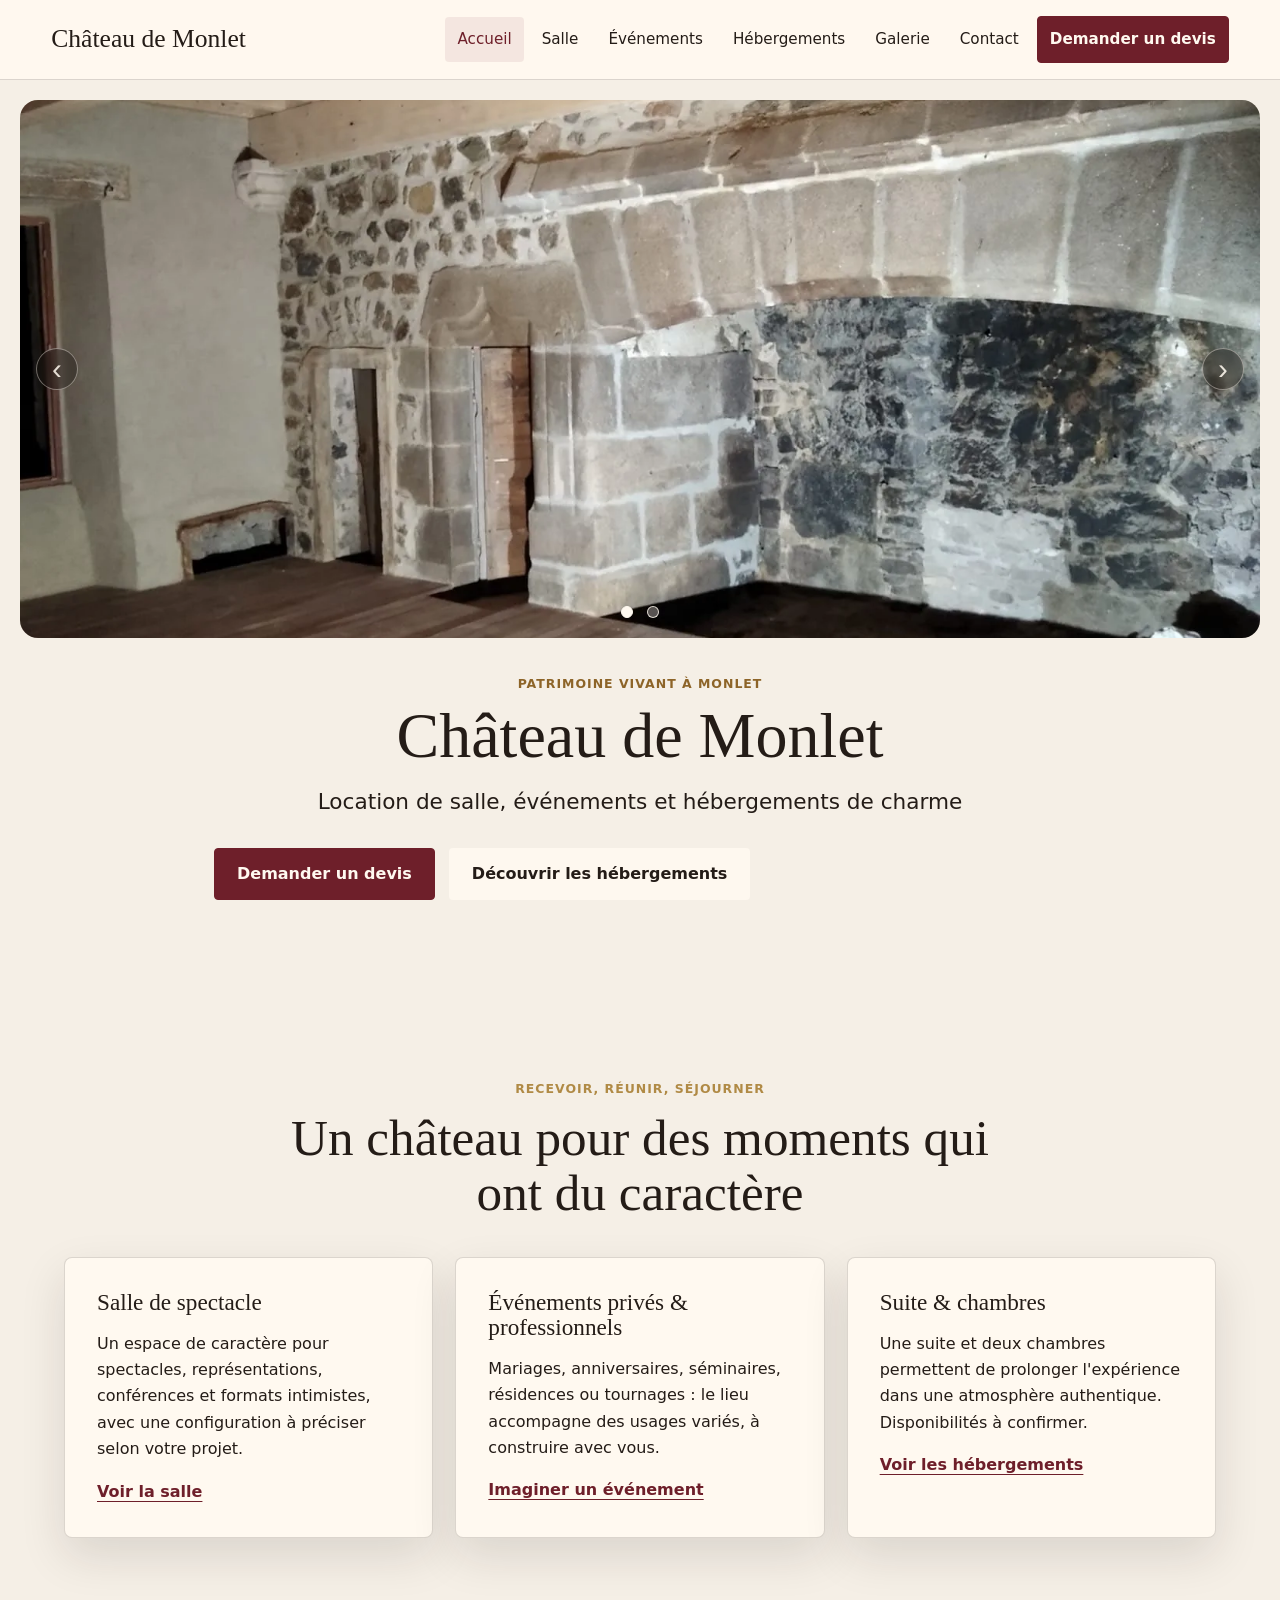
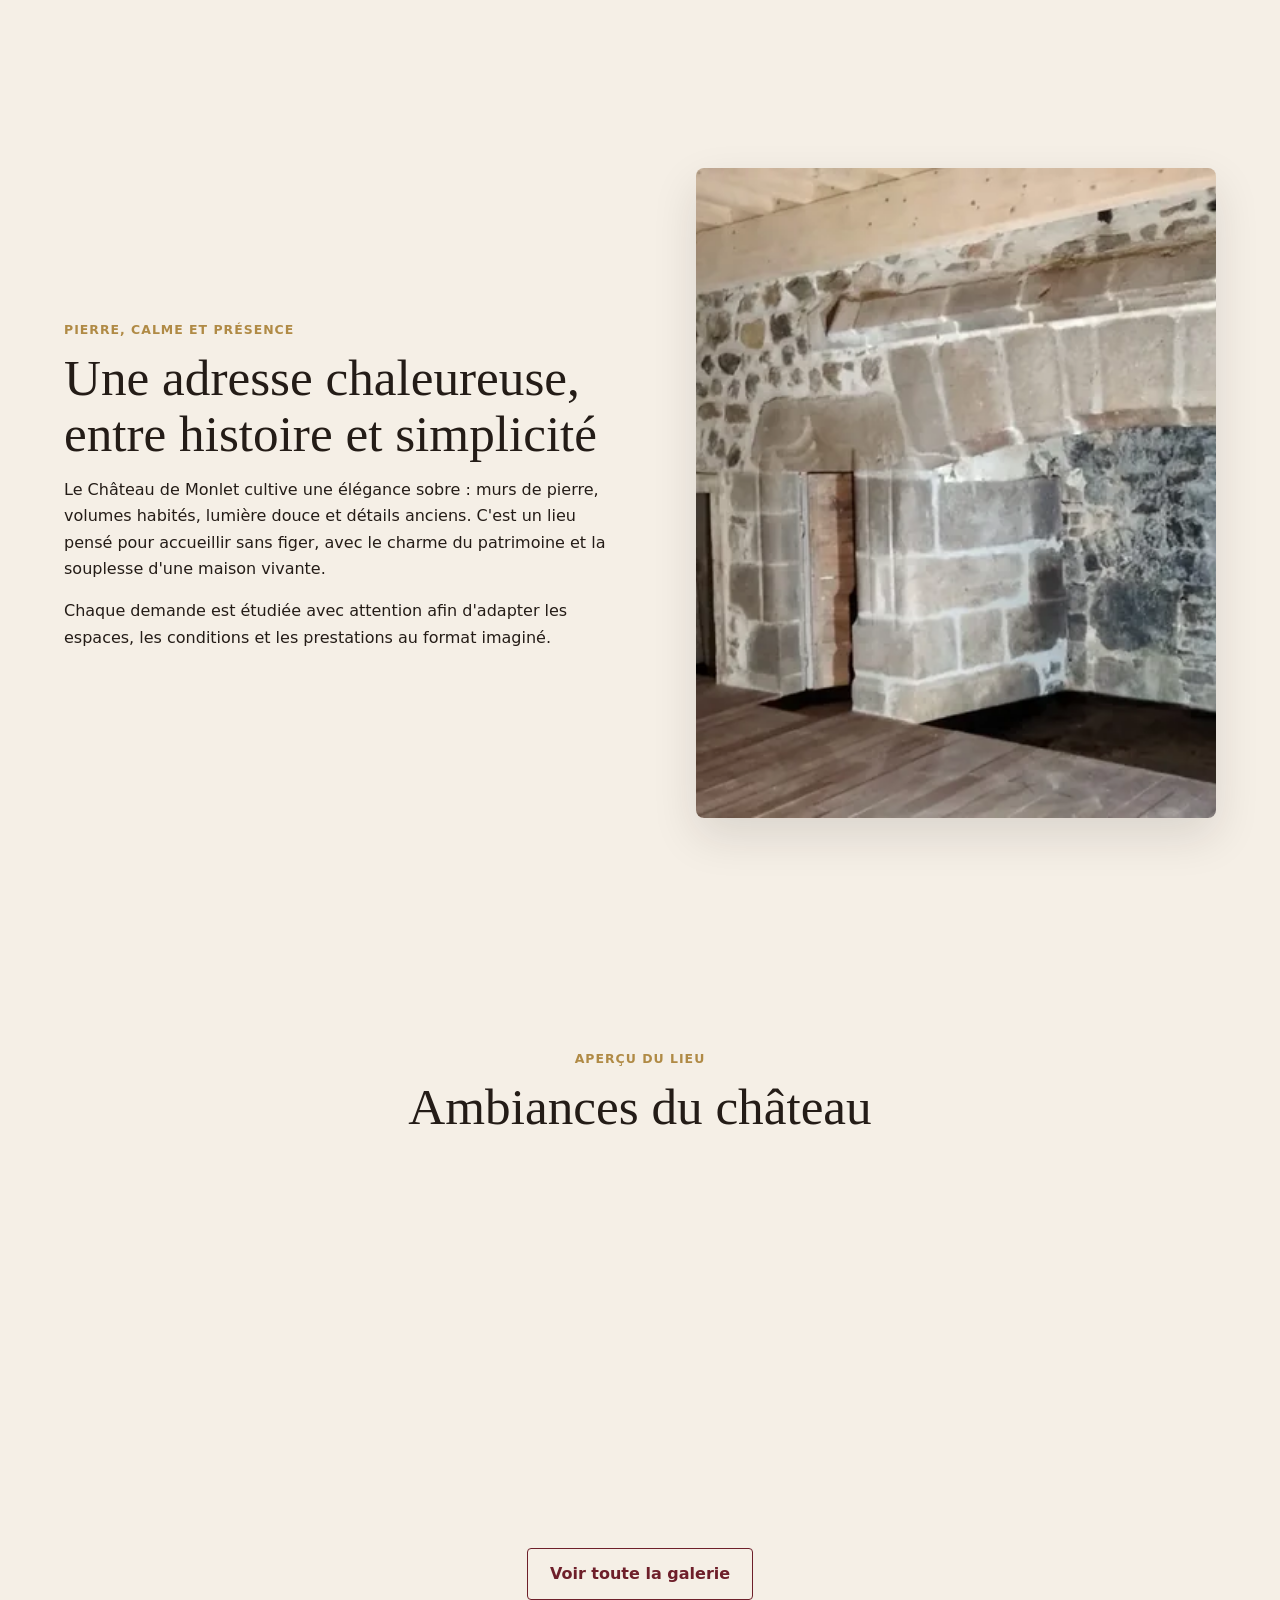
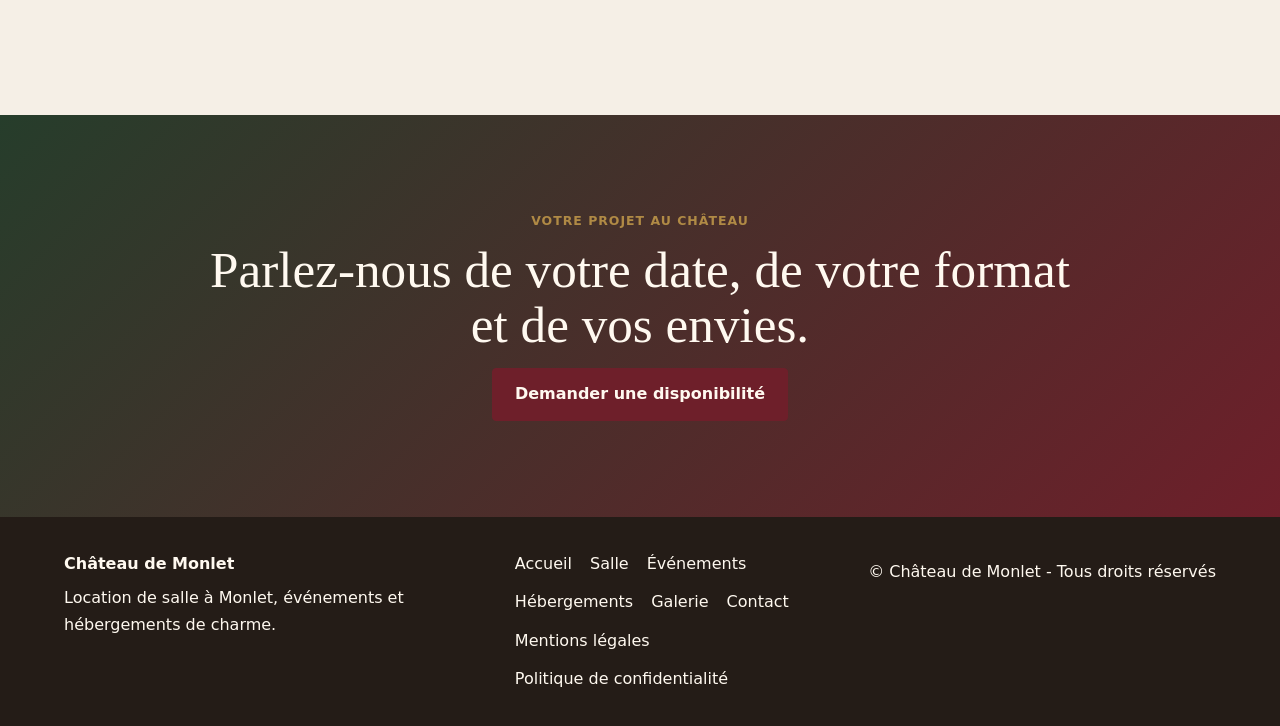
==== index.html @ d71126e0 "Harden static site security" ====
<!doctype html>
<html lang="fr">
<head>
  <meta charset="utf-8">
  <meta name="viewport" content="width=device-width, initial-scale=1">
  <link rel="icon" href="/favicon.ico" sizes="any">
  <link rel="icon" type="image/png" sizes="32x32" href="/favicon-32x32.png">
  <link rel="icon" type="image/png" sizes="16x16" href="/favicon-16x16.png">
  <link rel="apple-touch-icon" href="/apple-touch-icon.png">
  <link rel="manifest" href="/site.webmanifest">
  <meta name="theme-color" content="#6E1F2A">
  <meta name="referrer" content="strict-origin-when-cross-origin">
  <meta http-equiv="Content-Security-Policy" content="default-src 'self'; form-action https://formspree.io; img-src 'self' data: https:; style-src 'self'; script-src 'self' 'sha256-EzfqG/44iXcrrWK1rKTbBwAZj9Y7cn23iqyDD9mTN/I='; base-uri 'self'; object-src 'none';">
  <title>Château de Monlet | Salle, événements et hébergements de charme</title>
  <meta name="description" content="Château de Monlet : location de salle à Monlet, événements privés ou professionnels, salle de spectacle et hébergements de charme.">
  <meta name="robots" content="index,follow">
  <meta property="og:locale" content="fr_FR">
  <meta property="og:site_name" content="Château de Monlet">
  <meta property="og:title" content="Château de Monlet">
  <meta property="og:description" content="Un lieu de caractère pour vos événements, spectacles et séjours de charme à Monlet.">
  <meta property="og:image" content="https://www.chateau-monlet.fr/assets/images/social/chateau-monlet-og.jpg">
  <meta property="og:image:width" content="1200">
  <meta property="og:image:height" content="630">
  <meta property="og:image:type" content="image/jpeg">
  <meta property="og:type" content="website">
  <meta property="og:url" content="https://www.chateau-monlet.fr/">
  <meta name="twitter:card" content="summary_large_image">
  <link rel="canonical" href="https://www.chateau-monlet.fr/">
  <link rel="stylesheet" href="assets/css/styles.css">
  <script type="application/ld+json">
  {
    "@context": "https://schema.org",
    "@type": "EventVenue",
    "name": "Château de Monlet",
    "address": {
      "@type": "PostalAddress",
      "addressLocality": "Monlet",
      "addressCountry": "FR"
    },
    "url": "https://www.chateau-monlet.fr/"
  }
  </script>
</head>
<body data-page="accueil">
  <header class="site-header">
    <a class="brand" href="index.html">Château de Monlet</a>
    <button class="nav-toggle" type="button" aria-expanded="false" aria-controls="site-nav">
      <span class="sr-only">Ouvrir le menu</span>
      <span></span><span></span><span></span>
    </button>
    <nav class="site-nav" id="site-nav" aria-label="Navigation principale">
      <a href="index.html" data-nav="accueil">Accueil</a>
      <a href="salle.html" data-nav="salle">Salle</a>
      <a href="evenements.html" data-nav="evenements">Événements</a>
      <a href="hebergements.html" data-nav="hebergements">Hébergements</a>
      <a href="galerie.html" data-nav="galerie">Galerie</a>
      <a href="contact.html" data-nav="contact">Contact</a>
      <a class="nav-cta" href="contact.html">Demander un devis</a>
    </nav>
    <a class="header-cta" href="contact.html">Demander un devis</a>
  </header>

  <main>
    <section class="home-hero">
      <div class="hero-carousel home-carousel" aria-label="Carrousel de photos du Château de Monlet">
        <div class="hero-slides">
          <div class="hero-slide is-active">
            <picture>
              <source type="image/webp" srcset="assets/images/carousel/salle-interieure-cheminee-01-480.webp 480w, assets/images/carousel/salle-interieure-cheminee-01-768.webp 768w, assets/images/carousel/salle-interieure-cheminee-01-1200.webp 1200w, assets/images/carousel/salle-interieure-cheminee-01.webp 1600w" sizes="(max-width: 480px) calc(100vw - 1rem), (max-width: 768px) calc(100vw - 1.5rem), (max-width: 1024px) calc(100vw - 2rem), 1240px">
              <img class="hero-slide-focus-fireplace" src="assets/images/carousel/salle-interieure-cheminee-01.jpg" srcset="assets/images/carousel/salle-interieure-cheminee-01-480.jpg 480w, assets/images/carousel/salle-interieure-cheminee-01-768.jpg 768w, assets/images/carousel/salle-interieure-cheminee-01-1200.jpg 1200w, assets/images/carousel/salle-interieure-cheminee-01.jpg 1600w" sizes="(max-width: 480px) calc(100vw - 1rem), (max-width: 768px) calc(100vw - 1.5rem), (max-width: 1024px) calc(100vw - 2rem), 1240px" alt="Salle intérieure avec cheminée du Château de Monlet" width="1600" height="900" loading="eager" fetchpriority="high" decoding="async">
            </picture>
          </div>
          <div class="hero-slide">
            <picture>
              <source type="image/webp" srcset="assets/images/carousel/salle-caractere-01-480.webp 480w, assets/images/carousel/salle-caractere-01-768.webp 768w, assets/images/carousel/salle-caractere-01-1200.webp 1200w, assets/images/carousel/salle-caractere-01-1600.webp 1600w, assets/images/carousel/salle-caractere-01.webp 2048w" sizes="(max-width: 480px) calc(100vw - 1rem), (max-width: 768px) calc(100vw - 1.5rem), (max-width: 1024px) calc(100vw - 2rem), 1240px">
              <img class="hero-slide-focus-45" src="assets/images/carousel/salle-caractere-01.jpg" srcset="assets/images/carousel/salle-caractere-01-480.jpg 480w, assets/images/carousel/salle-caractere-01-768.jpg 768w, assets/images/carousel/salle-caractere-01-1200.jpg 1200w, assets/images/carousel/salle-caractere-01-1600.jpg 1600w, assets/images/carousel/salle-caractere-01.jpg 2048w" sizes="(max-width: 480px) calc(100vw - 1rem), (max-width: 768px) calc(100vw - 1.5rem), (max-width: 1024px) calc(100vw - 2rem), 1240px" alt="Salle de caractère du Château de Monlet" width="2048" height="1536" loading="lazy" decoding="async">
            </picture>
          </div>
        </div>
        <button class="hero-carousel-btn hero-carousel-prev" type="button" aria-label="Afficher la photo précédente">&#8249;</button>
        <button class="hero-carousel-btn hero-carousel-next" type="button" aria-label="Afficher la photo suivante">&#8250;</button>
        <div class="hero-carousel-dots" aria-label="Navigation du carrousel"></div>
      </div>
      <div class="hero-introduction">
        <p class="eyebrow">Patrimoine vivant à Monlet</p>
        <h1>Château de Monlet</h1>
        <p>Location de salle, événements et hébergements de charme</p>
        <div class="hero-actions">
          <a class="btn btn-primary" href="contact.html">Demander un devis</a>
          <a class="btn btn-light" href="hebergements.html">Découvrir les hébergements</a>
        </div>
      </div>
    </section>

    <section class="section offers">
      <div class="section-heading">
        <p class="eyebrow">Recevoir, réunir, séjourner</p>
        <h2>Un château pour des moments qui ont du caractère</h2>
      </div>
      <div class="card-grid three">
        <article class="card">
          <h3>Salle de spectacle</h3>
          <p>Un espace de caractère pour spectacles, représentations, conférences et formats intimistes, avec une configuration à préciser selon votre projet.</p>
          <a href="salle.html">Voir la salle</a>
        </article>
        <article class="card">
          <h3>Événements privés & professionnels</h3>
          <p>Mariages, anniversaires, séminaires, résidences ou tournages : le lieu accompagne des usages variés, à construire avec vous.</p>
          <a href="evenements.html">Imaginer un événement</a>
        </article>
        <article class="card">
          <h3>Suite & chambres</h3>
          <p>Une suite et deux chambres permettent de prolonger l'expérience dans une atmosphère authentique. Disponibilités à confirmer.</p>
          <a href="hebergements.html">Voir les hébergements</a>
        </article>
      </div>
    </section>

    <section class="split-section">
      <div class="split-copy">
        <p class="eyebrow">Pierre, calme et présence</p>
        <h2>Une adresse chaleureuse, entre histoire et simplicité</h2>
        <p>Le Château de Monlet cultive une élégance sobre : murs de pierre, volumes habités, lumière douce et détails anciens. C'est un lieu pensé pour accueillir sans figer, avec le charme du patrimoine et la souplesse d'une maison vivante.</p>
        <p>Chaque demande est étudiée avec attention afin d'adapter les espaces, les conditions et les prestations au format imaginé.</p>
      </div>
      <picture>
        <source type="image/webp" srcset="assets/images/1000022111-480.webp 480w, assets/images/1000022111-768.webp 768w, assets/images/1000022111-1200.webp 1200w, assets/images/1000022111.webp 1600w" sizes="(max-width: 560px) calc(100vw - 40px), (max-width: 920px) calc((100vw - 54px) / 2), 520px">
        <img src="assets/images/1000022111.jpg" srcset="assets/images/1000022111-480.jpg 480w, assets/images/1000022111-768.jpg 768w, assets/images/1000022111-1200.jpg 1200w, assets/images/1000022111.jpg 1600w" sizes="(max-width: 560px) calc(100vw - 40px), (max-width: 920px) calc((100vw - 54px) / 2), 520px" alt="Mur de pierre et grande cheminée du Château de Monlet" width="1600" height="900" loading="lazy" decoding="async">
      </picture>
    </section>

    <section class="section">
      <div class="section-heading">
        <p class="eyebrow">Aperçu du lieu</p>
        <h2>Ambiances du château</h2>
      </div>
      <div class="gallery-preview">
        <picture>
          <source type="image/webp" srcset="assets/images/1000008927-480.webp 480w, assets/images/1000008927-768.webp 768w, assets/images/1000008927-1200.webp 1200w, assets/images/1000008927.webp 1536w" sizes="(max-width: 560px) calc(100vw - 40px), (max-width: 920px) calc((100vw - 54px) / 2), 520px">
          <img src="assets/images/1000008927.jpg" srcset="assets/images/1000008927-480.jpg 480w, assets/images/1000008927-768.jpg 768w, assets/images/1000008927-1200.jpg 1200w, assets/images/1000008927.jpg 1536w" sizes="(max-width: 560px) calc(100vw - 40px), (max-width: 920px) calc((100vw - 54px) / 2), 520px" alt="Détail intérieur du Château de Monlet" width="1536" height="2048" loading="lazy" decoding="async">
        </picture>
        <picture>
          <source type="image/webp" srcset="assets/images/1000017905-480.webp 480w, assets/images/1000017905-768.webp 768w, assets/images/1000017905.webp 1200w" sizes="(max-width: 560px) calc(100vw - 40px), (max-width: 920px) calc((100vw - 54px) / 2), 520px">
          <img src="assets/images/1000017905.jpg" srcset="assets/images/1000017905-480.jpg 480w, assets/images/1000017905-768.jpg 768w, assets/images/1000017905.jpg 1200w" sizes="(max-width: 560px) calc(100vw - 40px), (max-width: 920px) calc((100vw - 54px) / 2), 520px" alt="Espace de charme au Château de Monlet" width="1200" height="1600" loading="lazy" decoding="async">
        </picture>
        <picture>
          <source type="image/webp" srcset="assets/images/1000017908-480.webp 480w, assets/images/1000017908-768.webp 768w, assets/images/1000017908.webp 1200w" sizes="(max-width: 560px) calc(100vw - 40px), (max-width: 920px) calc((100vw - 54px) / 2), 520px">
          <img src="assets/images/1000017908.jpg" srcset="assets/images/1000017908-480.jpg 480w, assets/images/1000017908-768.jpg 768w, assets/images/1000017908.jpg 1200w" sizes="(max-width: 560px) calc(100vw - 40px), (max-width: 920px) calc((100vw - 54px) / 2), 520px" alt="Ambiance patrimoniale du Château de Monlet" width="1200" height="1600" loading="lazy" decoding="async">
        </picture>
        <picture>
          <source type="image/webp" srcset="assets/images/1000042227-480.webp 480w, assets/images/1000042227-768.webp 768w, assets/images/1000042227-1200.webp 1200w, assets/images/1000042227.webp 1536w" sizes="(max-width: 560px) calc(100vw - 40px), (max-width: 920px) calc((100vw - 54px) / 2), 520px">
          <img src="assets/images/1000042227.jpg" srcset="assets/images/1000042227-480.jpg 480w, assets/images/1000042227-768.jpg 768w, assets/images/1000042227-1200.jpg 1200w, assets/images/1000042227.jpg 1536w" sizes="(max-width: 560px) calc(100vw - 40px), (max-width: 920px) calc((100vw - 54px) / 2), 520px" alt="Vue intérieure du Château de Monlet" width="1536" height="2048" loading="lazy" decoding="async">
        </picture>
      </div>
      <div class="center-actions">
        <a class="btn btn-outline" href="galerie.html">Voir toute la galerie</a>
      </div>
    </section>

    <section class="cta-band">
      <p class="eyebrow">Votre projet au château</p>
      <h2>Parlez-nous de votre date, de votre format et de vos envies.</h2>
      <a class="btn btn-primary" href="contact.html">Demander une disponibilité</a>
    </section>
  </main>

  <footer class="site-footer">
    <div>
      <strong>Château de Monlet</strong>
      <p>Location de salle à Monlet, événements et hébergements de charme.</p>
    </div>
    <nav aria-label="Navigation pied de page">
      <a href="index.html">Accueil</a>
      <a href="salle.html">Salle</a>
      <a href="evenements.html">Événements</a>
      <a href="hebergements.html">Hébergements</a>
      <a href="galerie.html">Galerie</a>
      <a href="contact.html">Contact</a>
      <a href="mentions-legales.html">Mentions légales</a>
      <a href="politique-confidentialite.html">Politique de confidentialité</a>
    </nav>
    <p>© Château de Monlet - Tous droits réservés</p>
  </footer>
  <a class="mobile-sticky-cta" href="contact.html">Demander un devis</a>
  <script src="assets/js/main.js"></script>
</body>
</html>
---- assets/css/styles.css ----
:root {
  --stone: #F5EFE6;
  --ink: #241C17;
  --wine: #6E1F2A;
  --gold: #B08A45;
  --green: #263D2B;
  --cream: #FFF9F0;
  --line: rgba(36, 28, 23, .16);
  --shadow: 0 18px 46px rgba(36, 28, 23, .12);
  --serif: Georgia, "Times New Roman", serif;
  --sans: system-ui, -apple-system, BlinkMacSystemFont, "Segoe UI", sans-serif;
}

* { box-sizing: border-box; }
html { scroll-behavior: smooth; overflow-x: hidden; }
body {
  margin: 0;
  font-family: var(--sans);
  color: var(--ink);
  background: var(--stone);
  line-height: 1.65;
  overflow-x: clip;
}
body.is-lightbox-open,
body.is-menu-open { overflow: hidden; }
body.is-lightbox-open {
  overscroll-behavior: contain;
  touch-action: none;
}
img { display: block; max-width: 100%; height: auto; }
picture { display: block; max-width: 100%; }
a { color: inherit; }
.sr-only {
  position: absolute;
  width: 1px;
  height: 1px;
  padding: 0;
  margin: -1px;
  overflow: hidden;
  clip: rect(0, 0, 0, 0);
  white-space: nowrap;
  border: 0;
}

.site-header {
  position: sticky;
  top: 0;
  z-index: 30;
  display: flex;
  align-items: center;
  justify-content: space-between;
  gap: 24px;
  padding: 16px clamp(18px, 4vw, 56px);
  background: rgba(255, 249, 240, .92);
  border-bottom: 1px solid var(--line);
  backdrop-filter: blur(12px);
}
.brand {
  font-family: var(--serif);
  font-size: clamp(1.25rem, 2vw, 1.7rem);
  text-decoration: none;
  white-space: nowrap;
}
.site-nav {
  display: flex;
  align-items: center;
  gap: 6px;
}
.site-nav a {
  display: flex;
  align-items: center;
  min-height: 44px;
  padding: 10px 12px;
  border-radius: 4px;
  text-decoration: none;
  font-size: .95rem;
}
.site-nav a:hover,
.site-nav a.is-active {
  color: var(--wine);
  background: rgba(110, 31, 42, .08);
}
.header-cta,
.nav-cta,
.mobile-sticky-cta {
  display: inline-flex;
  align-items: center;
  justify-content: center;
  min-height: 42px;
  padding: 10px 16px;
  border: 1px solid var(--wine);
  border-radius: 4px;
  color: var(--cream);
  background: var(--wine);
  font-weight: 700;
  text-decoration: none;
}
.header-cta:hover,
.nav-cta:hover,
.mobile-sticky-cta:hover {
  background: #591822;
}
.mobile-sticky-cta {
  transition: opacity .2s ease, transform .2s ease;
}
.js-enabled .mobile-sticky-cta {
  opacity: 0;
  pointer-events: none;
  transform: translateY(calc(100% + 18px));
  visibility: hidden;
}
.js-enabled .mobile-sticky-cta.is-visible {
  opacity: 1;
  pointer-events: auto;
  transform: translateY(0);
  visibility: visible;
}
.nav-cta,
.mobile-sticky-cta {
  display: none;
}
.header-cta {
  display: none;
}
.site-nav .nav-cta {
  display: inline-flex;
}
@media (min-width: 769px) {
  .mobile-sticky-cta,
  .js-enabled .mobile-sticky-cta,
  .js-enabled .mobile-sticky-cta.is-visible {
    display: none !important;
  }
  body:not(.js-enabled) {
    padding-bottom: 0;
  }
}
.nav-toggle {
  display: none;
  width: 44px;
  height: 44px;
  border: 1px solid var(--line);
  background: var(--cream);
  border-radius: 4px;
  cursor: pointer;
}
.nav-toggle span:not(.sr-only) {
  display: block;
  width: 20px;
  height: 2px;
  margin: 5px auto;
  background: var(--ink);
}

.hero {
  min-height: 0;
  height: clamp(500px, 65vh, 750px);
  display: flex;
  align-items: flex-end;
  position: relative;
  padding: clamp(96px, 14vw, 180px) clamp(20px, 6vw, 84px) clamp(44px, 8vw, 92px);
  color: var(--cream);
  background-image: linear-gradient(90deg, rgba(36, 28, 23, .78), rgba(36, 28, 23, .34), rgba(36, 28, 23, .12)), var(--hero-image);
  background-size: cover;
  background-position: center;
  overflow: hidden;
}
.hero-salle {
  --hero-image: url("/assets/images/1000022111.jpg");
}
.hero-evenements {
  --hero-image: url("/assets/images/1000017908.jpg");
}
.hero-hebergements {
  --hero-image: url("/assets/images/1000017905.jpg");
}
@supports (background-image: image-set(url("x.webp") type("image/webp"))) {
  .hero-salle {
    --hero-image: image-set(url("/assets/images/1000022111.webp") type("image/webp"), url("/assets/images/1000022111.jpg") type("image/jpeg"));
  }
  .hero-evenements {
    --hero-image: image-set(url("/assets/images/1000017908.webp") type("image/webp"), url("/assets/images/1000017908.jpg") type("image/jpeg"));
  }
  .hero-hebergements {
    --hero-image: image-set(url("/assets/images/1000017905.webp") type("image/webp"), url("/assets/images/1000017905.jpg") type("image/jpeg"));
  }
}
.hero-inner { min-height: 0; }
.hero-content {
  position: relative;
  z-index: 2;
  max-width: 820px;
}
.hero-carousel {
  position: relative;
  width: min(1240px, calc(100% - 2rem));
  aspect-ratio: 16 / 7;
  height: clamp(480px, 42vw, 540px);
  max-height: 540px;
  margin: 1.25rem auto 0;
  overflow: hidden;
  border-radius: 18px;
  background: #e9e0d4;
  touch-action: pan-y;
}
.hero-carousel::after {
  display: none;
}
.hero-slides,
.hero-slide {
  position: absolute;
  inset: 0;
}
.hero-slide picture {
  display: block;
  width: 100%;
  height: 100%;
  max-width: none;
}
.hero-slide {
  opacity: 0;
  transition: opacity 1s ease;
}
.hero-slide.is-active { opacity: 1; }
.hero-slide img {
  display: block;
  width: 100%;
  height: 100%;
  object-fit: cover;
  object-position: var(--slide-position, center);
}
.hero-slide-focus-fireplace { --slide-position: 60% center; }
.hero-slide-focus-45 { --slide-position: center 45%; }
.home-hero {
  background: var(--stone);
}
.hero-introduction .hero-actions {
  margin-top: 1.75rem;
}
.hero-introduction {
  max-width: 900px;
  margin: 0 auto;
  padding: clamp(2rem, 3.4vw, 2.25rem) 1.5rem 4rem;
  text-align: center;
}
.hero-introduction .eyebrow {
  color: #8D6428;
}
.hero-introduction h1 {
  margin: .5rem 0 1rem;
  font-size: clamp(2.5rem, 5vw, 4.75rem);
  line-height: 1;
}
.hero-introduction p:not(.eyebrow) {
  max-width: 760px;
  margin: 0 auto;
  font-size: clamp(1.08rem, 1.8vw, 1.35rem);
}
.hero-carousel-btn {
  position: absolute;
  top: 50%;
  z-index: 3;
  width: 42px;
  height: 42px;
  display: grid;
  place-items: center;
  border: 1px solid rgba(255, 249, 240, .48);
  border-radius: 50%;
  color: var(--cream);
  background: rgba(20, 16, 13, .42);
  backdrop-filter: blur(4px);
  font-size: 1.85rem;
  line-height: 1;
  opacity: .84;
  cursor: pointer;
  touch-action: manipulation;
  transform: translateY(-50%);
  transition: background .2s ease, border-color .2s ease, opacity .2s ease;
}
.hero-carousel-btn:hover {
  background: rgba(110, 31, 42, .62);
  border-color: rgba(255, 249, 240, .74);
  opacity: 1;
}
.hero-carousel-prev { left: 1rem; }
.hero-carousel-next { right: 1rem; }
.hero-carousel-dots {
  position: absolute;
  left: 50%;
  bottom: clamp(.8rem, 2vw, 1rem);
  z-index: 3;
  display: flex;
  gap: 6px;
  transform: translateX(-50%);
}
.hero-carousel-dots button {
  position: relative;
  width: 20px;
  height: 20px;
  padding: 0;
  border: 0;
  border-radius: 50%;
  background: transparent;
  cursor: pointer;
  touch-action: manipulation;
}
.hero-carousel-dots button::before {
  content: "";
  position: absolute;
  inset: 4px;
  border: 1px solid rgba(255, 249, 240, .82);
  border-radius: 50%;
  background: rgba(255, 249, 240, .32);
  box-shadow: 0 1px 4px rgba(20, 16, 13, .22);
}
.hero-carousel-dots button.is-active::before {
  background: var(--cream);
  border-color: var(--cream);
}
.eyebrow {
  margin: 0 0 10px;
  color: var(--gold);
  font-weight: 700;
  letter-spacing: .08em;
  text-transform: uppercase;
  font-size: .78rem;
}
h1, h2, h3 {
  margin: 0 0 16px;
  font-family: var(--serif);
  line-height: 1.08;
  font-weight: 500;
}
h1 { font-size: clamp(3rem, 8vw, 6.8rem); }
h2 { font-size: clamp(2rem, 4vw, 3.7rem); }
h3 { font-size: 1.45rem; }
.hero p:not(.eyebrow) {
  max-width: 690px;
  margin: 0 0 28px;
  font-size: clamp(1.1rem, 2vw, 1.45rem);
}
.hero-actions,
.center-actions {
  display: flex;
  flex-wrap: wrap;
  gap: 14px;
}
.center-actions { justify-content: center; margin-top: 30px; }
.btn {
  display: inline-flex;
  align-items: center;
  justify-content: center;
  min-height: 48px;
  padding: 12px 22px;
  border: 1px solid transparent;
  border-radius: 4px;
  text-decoration: none;
  font-weight: 700;
  cursor: pointer;
}
.btn-primary {
  background: var(--wine);
  color: var(--cream);
  border-color: var(--wine);
}
.btn-primary:hover { background: #591822; }
.btn-light {
  background: rgba(255, 249, 240, .92);
  color: var(--ink);
}
.btn-outline {
  border-color: var(--wine);
  color: var(--wine);
  background: transparent;
}

.section,
.page-intro {
  padding: clamp(62px, 9vw, 118px) clamp(20px, 5vw, 72px);
}
.section-heading {
  max-width: 760px;
  margin: 0 auto 36px;
  text-align: center;
}
.card-grid {
  max-width: 1160px;
  margin: 0 auto;
  display: grid;
  gap: 22px;
}
.card-grid.three { grid-template-columns: repeat(3, minmax(0, 1fr)); }
.card-grid.two { grid-template-columns: repeat(2, minmax(0, 1fr)); }
.card,
.contact-box {
  background: var(--cream);
  border: 1px solid var(--line);
  border-radius: 8px;
  padding: clamp(22px, 3vw, 32px);
  box-shadow: var(--shadow);
}
.card a {
  color: var(--wine);
  font-weight: 700;
  text-decoration-thickness: 1px;
  text-underline-offset: 4px;
}
.wide { min-height: 240px; }
.muted { background: rgba(255, 249, 240, .55); }

.split-section {
  display: grid;
  grid-template-columns: minmax(0, 1fr) minmax(320px, 520px);
  gap: clamp(30px, 6vw, 76px);
  align-items: center;
  padding: clamp(62px, 9vw, 118px) clamp(20px, 5vw, 72px);
}
.split-copy { max-width: 720px; }
.split-section img {
  width: 100%;
  aspect-ratio: 4 / 5;
  object-fit: cover;
  border-radius: 8px;
  box-shadow: var(--shadow);
}
.split-section picture,
.room picture {
  width: 100%;
}
.gallery-preview {
  max-width: 1160px;
  margin: 0 auto;
  display: grid;
  grid-template-columns: repeat(4, 1fr);
  gap: 14px;
}
.gallery-preview picture,
.gallery-item picture {
  width: 100%;
  height: 100%;
}
.gallery-preview img,
.gallery-item img {
  width: 100%;
  height: 100%;
  object-fit: cover;
}
.gallery-preview img {
  aspect-ratio: 1 / 1.25;
  border-radius: 6px;
}
.cta-band {
  margin: 0;
  padding: clamp(56px, 8vw, 96px) clamp(20px, 5vw, 72px);
  text-align: center;
  color: var(--cream);
  background: linear-gradient(135deg, var(--green), var(--wine));
}
.cta-band h2 {
  max-width: 860px;
  margin-inline: auto;
}

.page-intro {
  max-width: 960px;
  margin: 0 auto;
  text-align: center;
}
.page-intro h1 { color: var(--wine); }
body[data-page="contact"] .page-intro {
  width: min(calc(100% - 2rem), 1100px);
  max-width: none;
  padding: clamp(4rem, 8vw, 7rem) 0;
  margin-inline: auto;
}
body[data-page="contact"] .page-intro .eyebrow {
  margin-bottom: 8px;
}
body[data-page="contact"] .page-intro h1 {
  max-width: 18ch;
  margin: 0 auto clamp(1rem, 2vw, 1.25rem);
  font-size: clamp(3rem, 6vw, 6rem);
  line-height: .95;
  text-wrap: balance;
  overflow-wrap: normal;
  word-break: normal;
}
body[data-page="contact"] .page-intro p:not(.eyebrow) {
  max-width: 760px;
  margin-inline: auto;
}
.legal-content {
  max-width: 900px;
  margin: 0 auto;
  padding-top: 0;
}
.legal-content h2 {
  margin-top: 34px;
  color: var(--wine);
  font-size: clamp(1.5rem, 3vw, 2.25rem);
}
.legal-content p {
  margin: 0 0 12px;
}
.check-list {
  max-width: 820px;
  margin: 0 auto;
  padding: 0;
  list-style: none;
}
.check-list li {
  padding: 18px 0 18px 34px;
  border-bottom: 1px solid var(--line);
  position: relative;
}
.check-list li::before {
  content: "";
  position: absolute;
  left: 0;
  top: 29px;
  width: 12px;
  height: 12px;
  background: var(--gold);
  border-radius: 50%;
}
.room-list {
  max-width: 1120px;
  margin: 0 auto;
  display: grid;
  gap: 20px;
}
.room {
  display: grid;
  grid-template-columns: 260px 1fr;
  gap: 28px;
  align-items: center;
  padding: 18px;
  background: var(--cream);
  border: 1px solid var(--line);
  border-radius: 8px;
}
.room img {
  width: 100%;
  aspect-ratio: 4 / 3;
  object-fit: cover;
  border-radius: 6px;
}

.gallery-grid {
  width: min(1240px, calc(100% - clamp(32px, 6vw, 72px)));
  margin: 0 auto clamp(62px, 8vw, 100px);
  display: grid;
  grid-template-columns: repeat(4, minmax(0, 1fr));
  gap: clamp(.75rem, 2vw, 1.5rem);
}
.gallery-item {
  display: block;
  width: 100%;
  min-height: 0;
  min-width: 0;
  aspect-ratio: 1 / 1;
  padding: 0;
  border: 1px solid transparent;
  border-radius: 6px;
  overflow: hidden;
  background: var(--cream);
  cursor: zoom-in;
  touch-action: manipulation;
}
.gallery-item picture {
  width: 100%;
  height: 100%;
}
.gallery-item img {
  display: block;
  width: 100%;
  height: 100%;
  aspect-ratio: 1 / 1;
  object-fit: cover;
  transition: transform .25s ease, filter .25s ease;
}
@media (hover: hover) {
  .gallery-item:hover img {
    transform: scale(1.035);
    filter: saturate(1.08);
  }
}
.gallery-item:focus-visible {
  border-color: rgba(176, 138, 69, .85);
  outline-offset: 4px;
}
.gallery-item:focus-visible img {
  transform: scale(1.025);
  filter: saturate(1.08);
}
.lightbox {
  position: fixed;
  inset: 0;
  z-index: 60;
  display: none;
  place-items: center;
  padding:
    calc(clamp(16px, 4vw, 52px) + env(safe-area-inset-top))
    calc(clamp(16px, 4vw, 52px) + env(safe-area-inset-right))
    calc(clamp(16px, 4vw, 52px) + env(safe-area-inset-bottom))
    calc(clamp(16px, 4vw, 52px) + env(safe-area-inset-left));
  background: rgba(20, 15, 12, .88);
  overscroll-behavior: contain;
  touch-action: none;
}
.lightbox.is-open { display: grid; }
.lightbox-frame {
  display: grid;
  grid-template-rows: minmax(0, 1fr) auto;
  justify-items: center;
  gap: 14px;
  width: min(1480px, 100%);
  max-height: calc(100dvh - 2rem - env(safe-area-inset-top) - env(safe-area-inset-bottom));
}
.lightbox img {
  width: auto;
  height: auto;
  max-width: 100%;
  max-height: min(78dvh, calc(100dvh - 130px - env(safe-area-inset-top) - env(safe-area-inset-bottom)));
  object-fit: contain;
  border-radius: 6px;
  box-shadow: 0 24px 70px rgba(0, 0, 0, .45);
}
.lightbox-meta {
  display: grid;
  justify-items: center;
  gap: 4px;
  min-height: 46px;
  color: var(--cream);
  text-align: center;
}
.lightbox-counter {
  margin: 0;
  font-weight: 700;
}
.lightbox-caption {
  max-width: min(760px, 86vw);
  margin: 0;
  color: rgba(255, 249, 240, .84);
  font-size: .95rem;
  line-height: 1.4;
}
.lightbox-caption:empty {
  display: none;
}
.lightbox button {
  position: absolute;
  display: grid;
  place-items: center;
  width: 46px;
  height: 46px;
  border: 1px solid rgba(255,255,255,.35);
  border-radius: 4px;
  color: var(--cream);
  background: rgba(0,0,0,.3);
  font-size: 1.6rem;
  cursor: pointer;
}
.lightbox button:hover {
  background: rgba(110, 31, 42, .72);
}
.lightbox-close {
  top: calc(16px + env(safe-area-inset-top));
  right: calc(16px + env(safe-area-inset-right));
}
.lightbox-nav {
  top: 50%;
  transform: translateY(-50%);
}
.lightbox-prev { left: calc(16px + env(safe-area-inset-left)); }
.lightbox-next { right: calc(16px + env(safe-area-inset-right)); }

@media (max-width: 1180px) {
  .gallery-grid {
    grid-template-columns: repeat(3, minmax(0, 1fr));
  }
}

.contact-layout {
  width: min(1160px, calc(100% - 40px));
  margin: 0 auto clamp(62px, 8vw, 100px);
  display: grid;
  grid-template-columns: minmax(0, 1fr) 360px;
  gap: 28px;
}
.contact-form {
  display: grid;
  grid-template-columns: repeat(2, minmax(0, 1fr));
  gap: 18px;
  padding: clamp(22px, 4vw, 38px);
  background: var(--cream);
  border: 1px solid var(--line);
  border-radius: 8px;
  box-shadow: var(--shadow);
}
.form-honeypot { display: none; }
.form-row { display: grid; gap: 7px; }
.form-row.full,
.form-status,
.contact-form .btn,
.form-note { grid-column: 1 / -1; }
label { font-weight: 700; }
.consent-row label {
  display: flex;
  gap: 10px;
  align-items: flex-start;
  font-weight: 600;
}
.consent-row input {
  width: auto;
  margin-top: .35em;
}
input,
select,
textarea {
  width: 100%;
  border: 1px solid rgba(36, 28, 23, .24);
  border-radius: 4px;
  padding: 12px 13px;
  color: var(--ink);
  background: #fff;
  font: inherit;
}
input:focus,
select:focus,
textarea:focus,
button:focus-visible,
a:focus-visible {
  outline: 3px solid rgba(176, 138, 69, .55);
  outline-offset: 2px;
}
.form-status {
  min-height: 24px;
  margin: 0;
  color: var(--wine);
  font-weight: 700;
}
.form-note {
  margin: -4px 0 0;
  color: rgba(36, 28, 23, .72);
  font-size: .95rem;
}
.contact-side { display: grid; gap: 18px; align-content: start; }
.map-placeholder {
  min-height: 280px;
  display: grid;
  place-items: center;
  border: 1px dashed rgba(38, 61, 43, .45);
  border-radius: 8px;
  background: rgba(38, 61, 43, .08);
  color: var(--green);
  font-weight: 700;
}

.site-footer {
  display: grid;
  grid-template-columns: 1.3fr 1fr auto;
  gap: 28px;
  padding: 34px clamp(20px, 5vw, 72px);
  color: var(--cream);
  background: var(--ink);
}
.site-footer p { margin: 8px 0 0; }
.site-footer nav {
  display: flex;
  flex-wrap: wrap;
  gap: 12px 18px;
}
.site-footer a { text-decoration: none; }
.site-footer a:hover { color: var(--gold); }

@media (max-width: 920px) {
  .js-enabled .nav-toggle { display: block; }
  .header-cta { display: none; }
  .nav-cta {
    display: inline-flex;
    width: 100%;
    margin-top: 4px;
  }
  body:not(.js-enabled) .site-header {
    align-items: flex-start;
    flex-wrap: wrap;
  }
  body:not(.js-enabled) .site-nav {
    flex: 1 0 100%;
    flex-wrap: wrap;
    align-items: stretch;
  }
  body:not(.js-enabled) .site-nav a {
    flex: 1 1 140px;
  }
  .js-enabled .site-nav {
    position: absolute;
    left: 16px;
    right: 16px;
    top: calc(100% + 8px);
    display: none;
    flex-direction: column;
    align-items: stretch;
    max-height: calc(100vh - 92px);
    overflow-y: auto;
    padding: 12px;
    background: var(--cream);
    border: 1px solid var(--line);
    border-radius: 8px;
    box-shadow: var(--shadow);
  }
  .js-enabled .site-nav.is-open { display: flex; }
  .site-nav a { padding: 12px; }
  .card-grid.three,
  .card-grid.two,
  .split-section,
  .contact-layout,
  .site-footer {
    grid-template-columns: 1fr;
  }
  .gallery-preview {
    grid-template-columns: repeat(2, minmax(0, 1fr));
  }
  .gallery-grid {
    grid-template-columns: repeat(3, minmax(0, 1fr));
  }
  .room { grid-template-columns: 1fr; }
  .room img { aspect-ratio: 16 / 10; }
  .hero {
    height: clamp(380px, 58vh, 540px);
  }
  .hero-carousel-btn {
    top: 50%;
    bottom: auto;
    width: 42px;
    height: 42px;
    transform: translateY(-50%);
  }
}

@media (max-width: 1024px) {
  .hero-carousel {
    width: calc(100% - 2rem);
    aspect-ratio: 16 / 8;
    height: clamp(380px, 48vw, 500px);
    max-height: 500px;
    border-radius: 14px;
  }
}

@media (max-width: 768px) {
  body:not(.js-enabled) { padding-bottom: calc(84px + env(safe-area-inset-bottom)); }
  .mobile-sticky-cta {
    position: fixed;
    left: 16px;
    right: 16px;
    bottom: calc(14px + env(safe-area-inset-bottom));
    z-index: 55;
    display: flex;
    min-height: 52px;
    box-shadow: 0 14px 34px rgba(36, 28, 23, .24);
  }
  .home-carousel {
    width: calc(100% - 1.5rem);
    aspect-ratio: 4 / 3;
    height: clamp(260px, 66vw, 360px);
    max-height: 360px;
    margin-top: 1rem;
    border-radius: 12px;
  }
  .hero-introduction {
    padding: 1.5rem 1.25rem 2.5rem;
    text-align: center;
  }
  .hero-introduction h1 {
    font-size: clamp(2rem, 9vw, 3rem);
    line-height: 1.15;
  }
  .hero-carousel-btn {
    top: 50%;
    bottom: auto;
    width: 40px;
    height: 40px;
    font-size: 1.65rem;
    opacity: .95;
    transform: translateY(-50%);
  }
  .hero-carousel-dots {
    bottom: 12px;
  }
}

@media (max-width: 600px) {
  .hero-introduction {
    padding: 1.5rem 1.25rem 2.75rem;
  }
  .hero-introduction .hero-actions {
    display: grid;
    grid-template-columns: 1fr;
    gap: .75rem;
  }
  .hero-introduction .hero-actions a {
    width: 100%;
  }
}

@media (max-width: 560px) {
  .site-header { padding: 12px 16px; }
  .brand { white-space: normal; line-height: 1.05; }
  .hero,
  .hero-slide {
    min-height: 0;
  }
  .hero-carousel-btn {
    width: 40px;
    height: 40px;
    font-size: 1.6rem;
  }
  .hero-actions,
  .center-actions,
  .contact-form {
    grid-template-columns: 1fr;
  }
  .btn { width: 100%; }
  .gallery-grid { grid-template-columns: repeat(2, minmax(0, 1fr)); }
  .gallery-preview { grid-template-columns: 1fr 1fr; }
  .contact-form { display: grid; }
}

@media (max-width: 480px) {
  .hero-carousel {
    width: calc(100% - 1rem);
    aspect-ratio: 4 / 3;
    height: clamp(240px, 70vw, 320px);
    max-height: 320px;
    border-radius: 10px;
  }
  .hero-carousel-prev { left: .6rem; }
  .hero-carousel-next { right: .6rem; }
}

@media (max-width: 360px) {
  .gallery-grid {
    grid-template-columns: 1fr;
  }
}

@media (prefers-reduced-motion: reduce) {
  html { scroll-behavior: auto; }
  .hero-slide,
  .gallery-item img,
  .hero-carousel-btn,
  .mobile-sticky-cta {
    transition: none;
  }
}
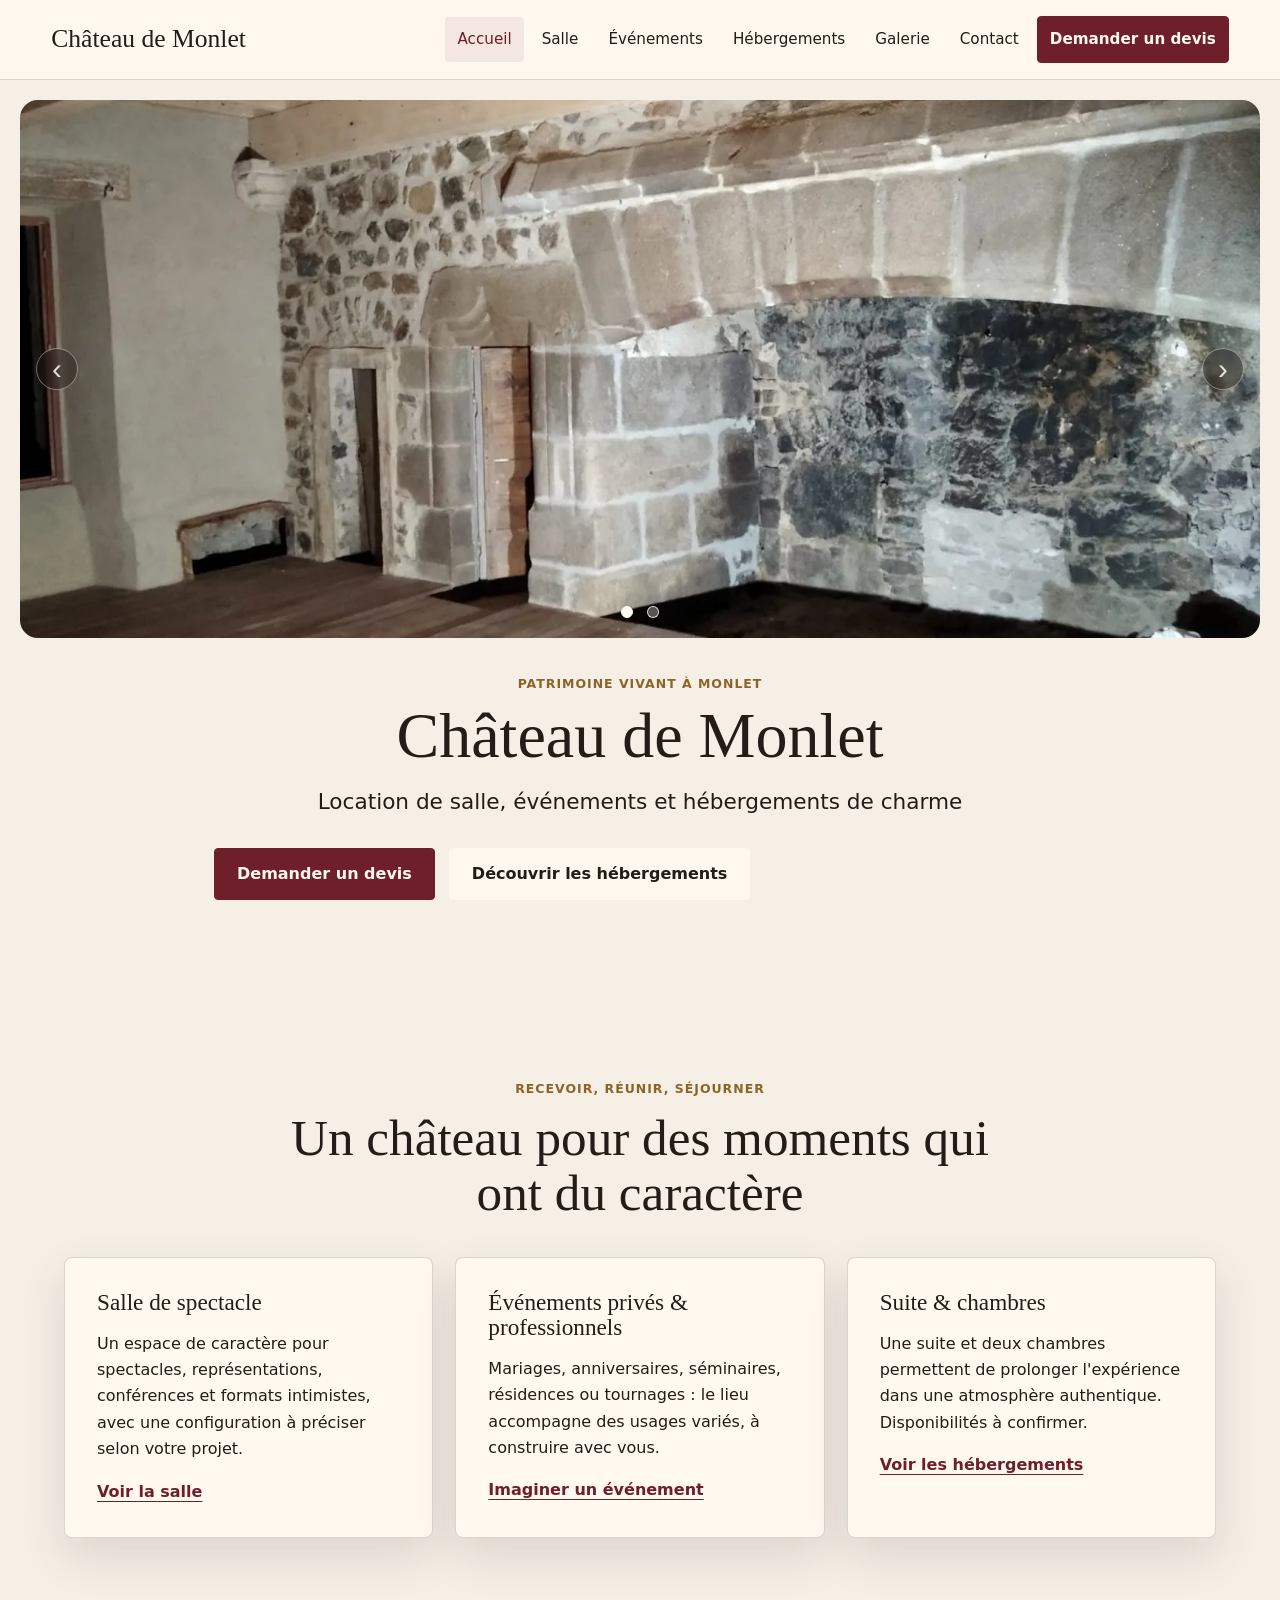
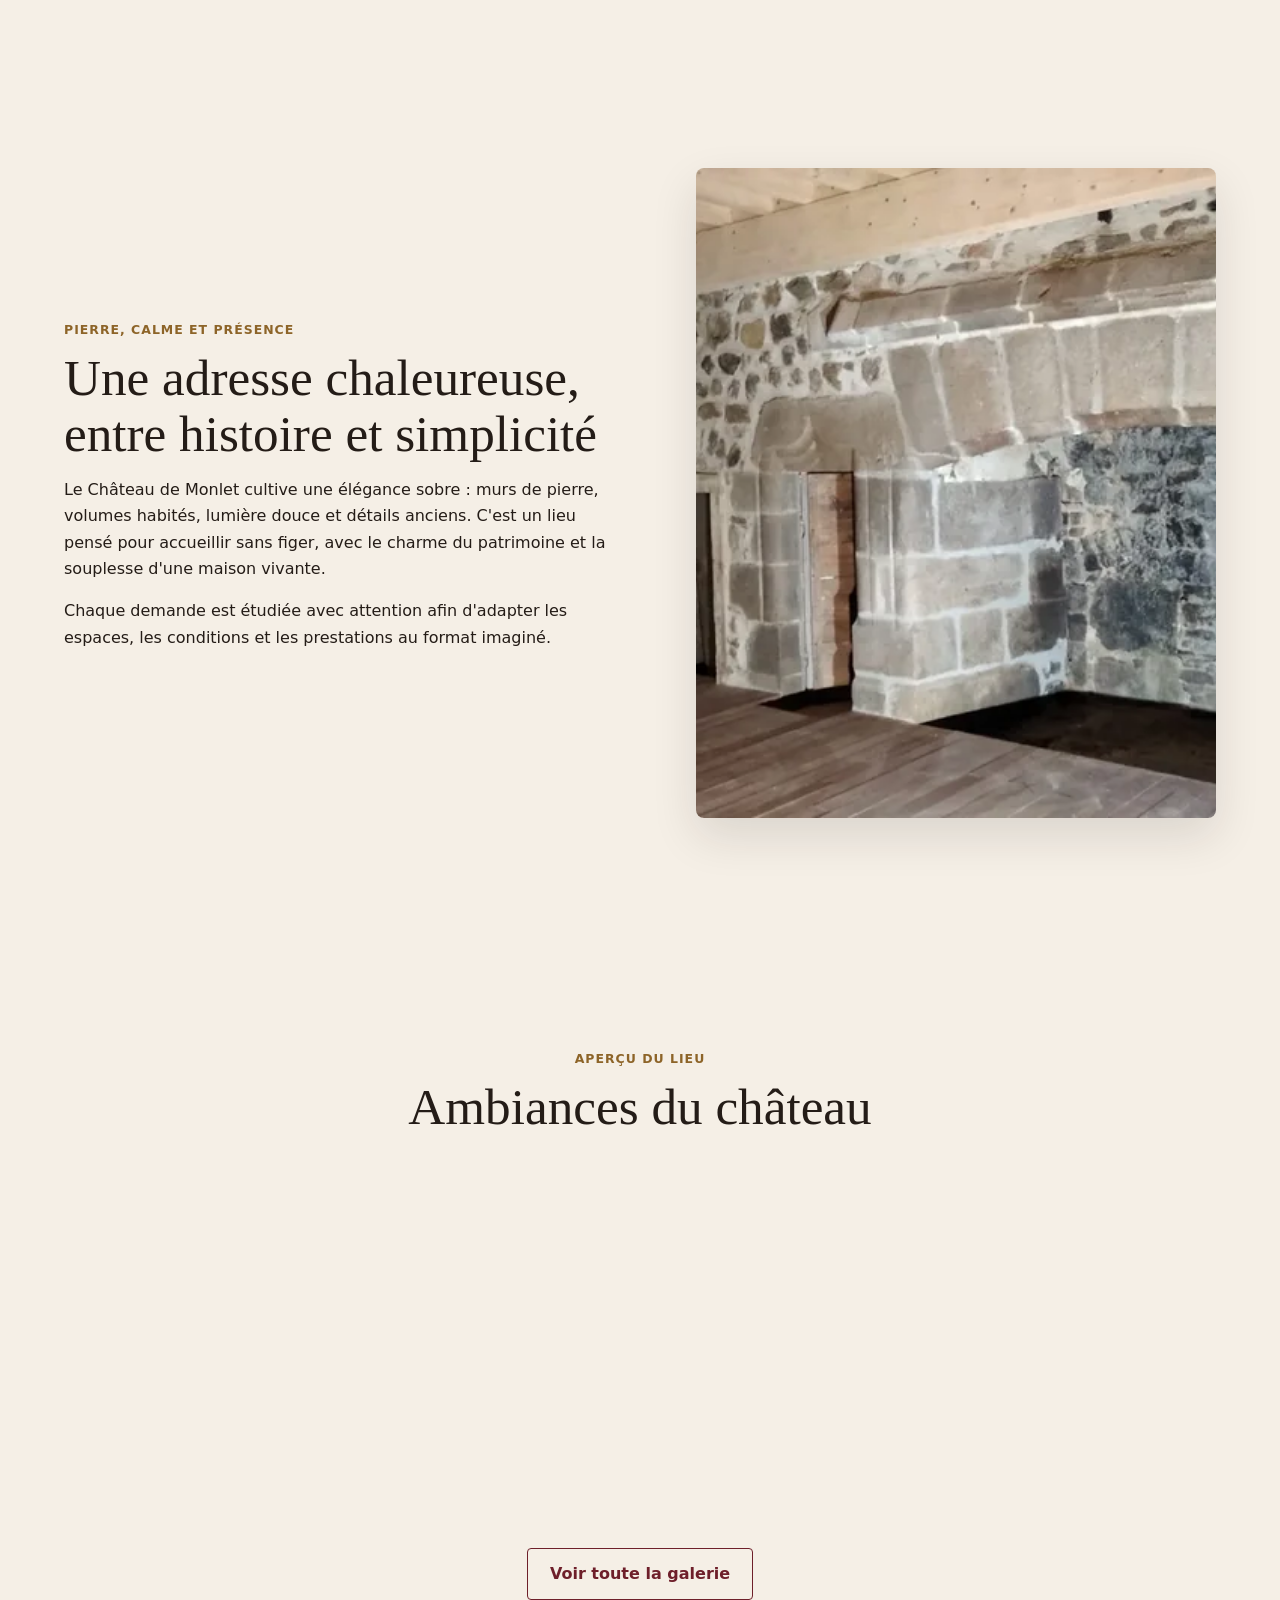
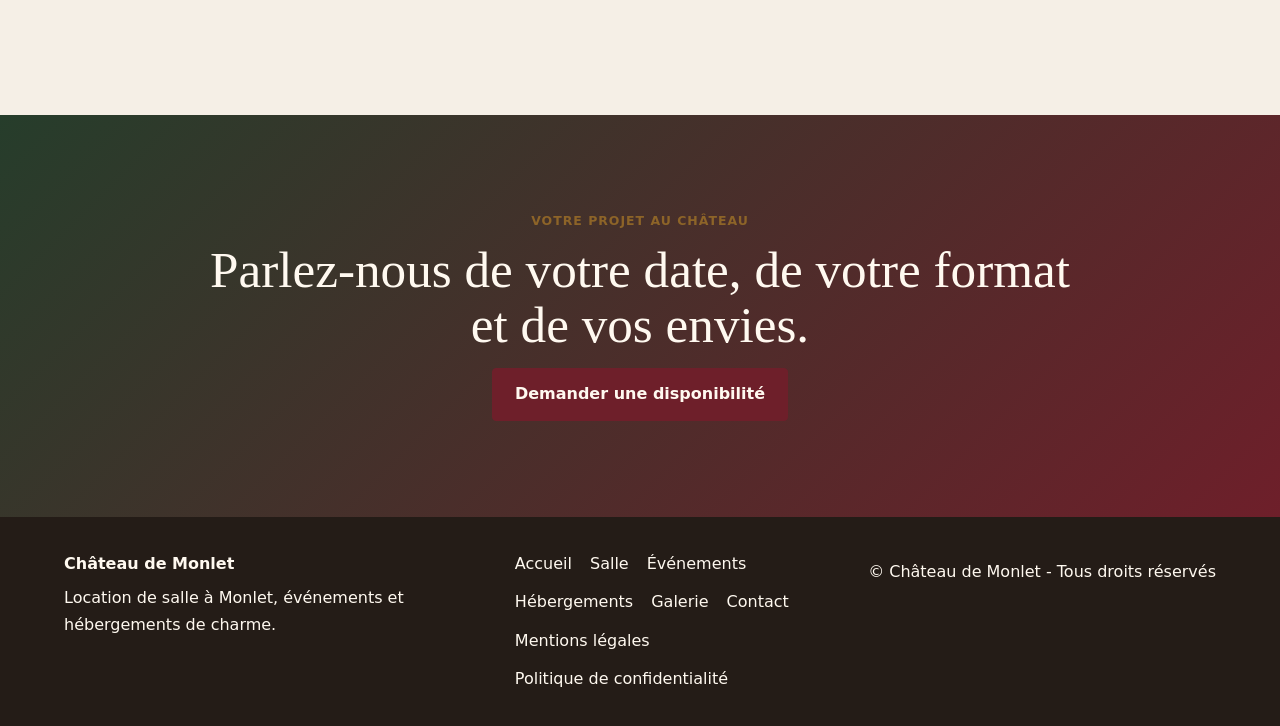
==== commit 3fda20b6: "Build Chateau de Monlet technical design V2" ====
--- a/index.html
+++ b/index.html
@@ -66,14 +66,14 @@
         <div class="hero-slides">
           <div class="hero-slide is-active">
             <picture>
-              <source type="image/webp" srcset="assets/images/carousel/salle-interieure-cheminee-01-480.webp 480w, assets/images/carousel/salle-interieure-cheminee-01-768.webp 768w, assets/images/carousel/salle-interieure-cheminee-01-1200.webp 1200w, assets/images/carousel/salle-interieure-cheminee-01.webp 1600w" sizes="(max-width: 480px) calc(100vw - 1rem), (max-width: 768px) calc(100vw - 1.5rem), (max-width: 1024px) calc(100vw - 2rem), 1240px">
-              <img class="hero-slide-focus-fireplace" src="assets/images/carousel/salle-interieure-cheminee-01.jpg" srcset="assets/images/carousel/salle-interieure-cheminee-01-480.jpg 480w, assets/images/carousel/salle-interieure-cheminee-01-768.jpg 768w, assets/images/carousel/salle-interieure-cheminee-01-1200.jpg 1200w, assets/images/carousel/salle-interieure-cheminee-01.jpg 1600w" sizes="(max-width: 480px) calc(100vw - 1rem), (max-width: 768px) calc(100vw - 1.5rem), (max-width: 1024px) calc(100vw - 2rem), 1240px" alt="Salle intérieure avec cheminée du Château de Monlet" width="1600" height="900" loading="eager" fetchpriority="high" decoding="async">
+              <source type="image/webp" srcset="assets/images/1000022111-480.webp 480w, assets/images/1000022111-768.webp 768w, assets/images/1000022111-1200.webp 1200w, assets/images/1000022111.webp 1600w" sizes="(max-width: 480px) calc(100vw - 1rem), (max-width: 768px) calc(100vw - 1.5rem), (max-width: 1024px) calc(100vw - 2rem), 1240px">
+              <img class="hero-slide-focus-fireplace" src="assets/images/1000022111.jpg" srcset="assets/images/1000022111-480.jpg 480w, assets/images/1000022111-768.jpg 768w, assets/images/1000022111-1200.jpg 1200w, assets/images/1000022111.jpg 1600w" sizes="(max-width: 480px) calc(100vw - 1rem), (max-width: 768px) calc(100vw - 1.5rem), (max-width: 1024px) calc(100vw - 2rem), 1240px" alt="Salle intérieure avec cheminée du Château de Monlet" width="1600" height="900" loading="eager" fetchpriority="high" decoding="async">
             </picture>
           </div>
           <div class="hero-slide">
             <picture>
-              <source type="image/webp" srcset="assets/images/carousel/salle-caractere-01-480.webp 480w, assets/images/carousel/salle-caractere-01-768.webp 768w, assets/images/carousel/salle-caractere-01-1200.webp 1200w, assets/images/carousel/salle-caractere-01-1600.webp 1600w, assets/images/carousel/salle-caractere-01.webp 2048w" sizes="(max-width: 480px) calc(100vw - 1rem), (max-width: 768px) calc(100vw - 1.5rem), (max-width: 1024px) calc(100vw - 2rem), 1240px">
-              <img class="hero-slide-focus-45" src="assets/images/carousel/salle-caractere-01.jpg" srcset="assets/images/carousel/salle-caractere-01-480.jpg 480w, assets/images/carousel/salle-caractere-01-768.jpg 768w, assets/images/carousel/salle-caractere-01-1200.jpg 1200w, assets/images/carousel/salle-caractere-01-1600.jpg 1600w, assets/images/carousel/salle-caractere-01.jpg 2048w" sizes="(max-width: 480px) calc(100vw - 1rem), (max-width: 768px) calc(100vw - 1.5rem), (max-width: 1024px) calc(100vw - 2rem), 1240px" alt="Salle de caractère du Château de Monlet" width="2048" height="1536" loading="lazy" decoding="async">
+              <source type="image/webp" srcset="assets/images/1000008930-480.webp 480w, assets/images/1000008930-768.webp 768w, assets/images/1000008930-1200.webp 1200w, assets/images/1000008930-1600.webp 1600w, assets/images/1000008930.webp 2048w" sizes="(max-width: 480px) calc(100vw - 1rem), (max-width: 768px) calc(100vw - 1.5rem), (max-width: 1024px) calc(100vw - 2rem), 1240px">
+              <img class="hero-slide-focus-45" src="assets/images/1000008930.jpg" srcset="assets/images/1000008930-480.jpg 480w, assets/images/1000008930-768.jpg 768w, assets/images/1000008930-1200.jpg 1200w, assets/images/1000008930-1600.jpg 1600w, assets/images/1000008930.jpg 2048w" sizes="(max-width: 480px) calc(100vw - 1rem), (max-width: 768px) calc(100vw - 1.5rem), (max-width: 1024px) calc(100vw - 2rem), 1240px" alt="Salle de caractère du Château de Monlet" width="2048" height="1536" loading="lazy" decoding="async">
             </picture>
           </div>
         </div>
--- a/assets/css/styles.css
+++ b/assets/css/styles.css
@@ -2,7 +2,8 @@
   --stone: #F5EFE6;
   --ink: #241C17;
   --wine: #6E1F2A;
-  --gold: #B08A45;
+  --gold: #8D6428;
+  --gold-ornament: #B08A45;
   --green: #263D2B;
   --cream: #FFF9F0;
   --line: rgba(36, 28, 23, .16);
@@ -129,7 +130,7 @@
   .mobile-sticky-cta,
   .js-enabled .mobile-sticky-cta,
   .js-enabled .mobile-sticky-cta.is-visible {
-    display: none !important;
+    display: none;
   }
   body:not(.js-enabled) {
     padding-bottom: 0;
@@ -184,6 +185,11 @@
   .hero-hebergements {
     --hero-image: image-set(url("/assets/images/1000017905.webp") type("image/webp"), url("/assets/images/1000017905.jpg") type("image/jpeg"));
   }
+}
+@media (max-width: 600px) {
+  .hero-salle { --hero-image: url("/assets/images/1000022111-480.webp"); }
+  .hero-evenements { --hero-image: url("/assets/images/1000017908-480.webp"); }
+  .hero-hebergements { --hero-image: url("/assets/images/1000017905-480.webp"); }
 }
 .hero-inner { min-height: 0; }
 .hero-content {
@@ -874,17 +880,38 @@
     text-align: center;
   }
   .hero-introduction h1 {
-    font-size: clamp(2rem, 9vw, 3rem);
-    line-height: 1.15;
+    font-size: clamp(2rem, 8.4vw, 2.65rem);
+    line-height: 1.08;
+    text-wrap: balance;
   }
   .hero-carousel-btn {
     top: 50%;
     bottom: auto;
-    width: 40px;
-    height: 40px;
-    font-size: 1.65rem;
-    opacity: .95;
+    width: 44px;
+    height: 44px;
+    border: 0;
+    background: transparent;
+    font-size: 1.45rem;
+    opacity: .92;
     transform: translateY(-50%);
+  }
+  .hero-carousel-btn:hover {
+    background: transparent;
+    border-color: transparent;
+  }
+  .hero-carousel-btn::before {
+    content: "";
+    position: absolute;
+    inset: 4px;
+    border: 1px solid rgba(255, 249, 240, .5);
+    border-radius: 50%;
+    background: rgba(20, 16, 13, .38);
+    backdrop-filter: blur(4px);
+    pointer-events: none;
+  }
+  .hero-carousel-btn:hover::before {
+    background: rgba(110, 31, 42, .56);
+    border-color: rgba(255, 249, 240, .7);
   }
   .hero-carousel-dots {
     bottom: 12px;
@@ -893,7 +920,11 @@
 
 @media (max-width: 600px) {
   .hero-introduction {
-    padding: 1.5rem 1.25rem 2.75rem;
+    padding: .875rem 1.25rem 2.75rem;
+  }
+  .hero-introduction p:not(.eyebrow) {
+    font-size: clamp(1rem, 4vw, 1.08rem);
+    line-height: 1.55;
   }
   .hero-introduction .hero-actions {
     display: grid;
@@ -902,6 +933,13 @@
   }
   .hero-introduction .hero-actions a {
     width: 100%;
+  }
+  .hero-introduction .btn-light {
+    border-color: rgba(36, 28, 23, .14);
+  }
+  .hero-introduction .btn-light:hover {
+    border-color: rgba(36, 28, 23, .24);
+    background: rgba(255, 249, 240, .98);
   }
 }
 
@@ -913,9 +951,9 @@
     min-height: 0;
   }
   .hero-carousel-btn {
-    width: 40px;
-    height: 40px;
-    font-size: 1.6rem;
+    width: 44px;
+    height: 44px;
+    font-size: 1.42rem;
   }
   .hero-actions,
   .center-actions,
@@ -932,8 +970,8 @@
   .hero-carousel {
     width: calc(100% - 1rem);
     aspect-ratio: 4 / 3;
-    height: clamp(240px, 70vw, 320px);
-    max-height: 320px;
+    height: clamp(230px, 60vw, 280px);
+    max-height: 280px;
     border-radius: 10px;
   }
   .hero-carousel-prev { left: .6rem; }
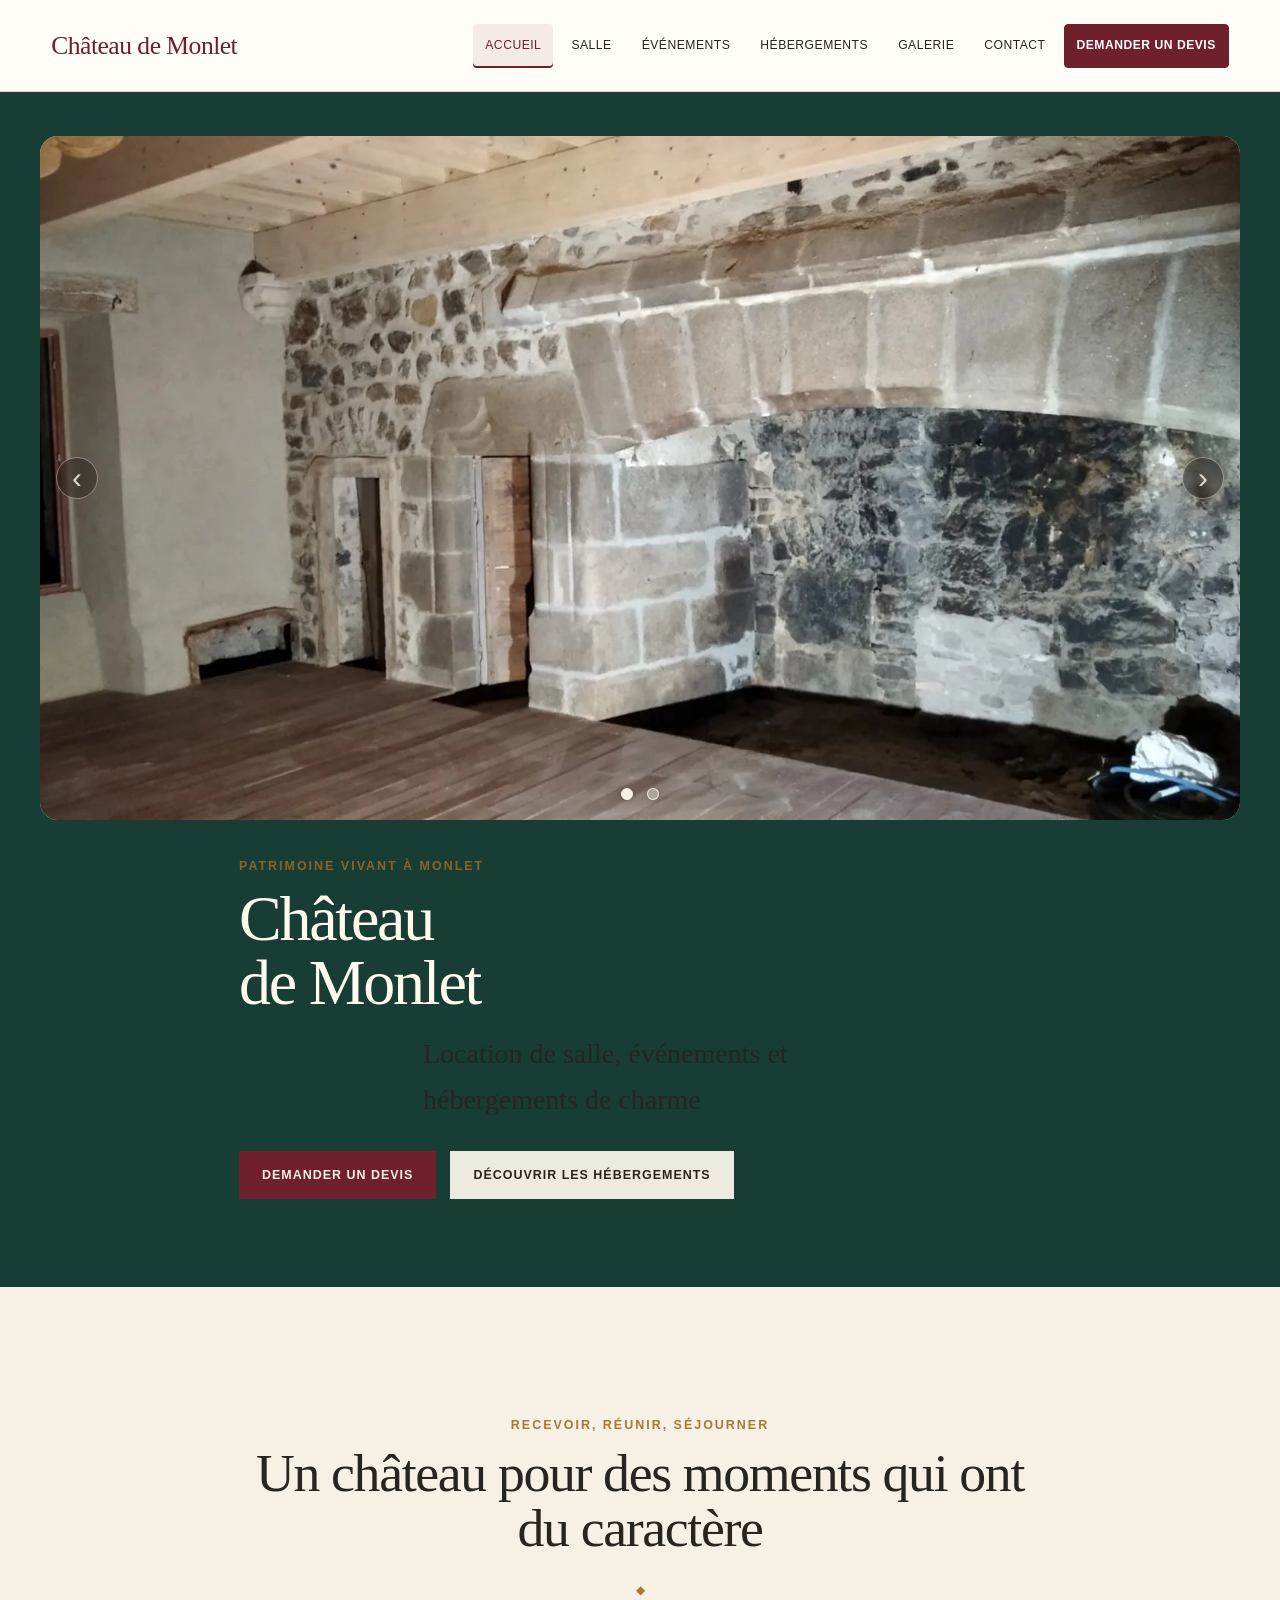
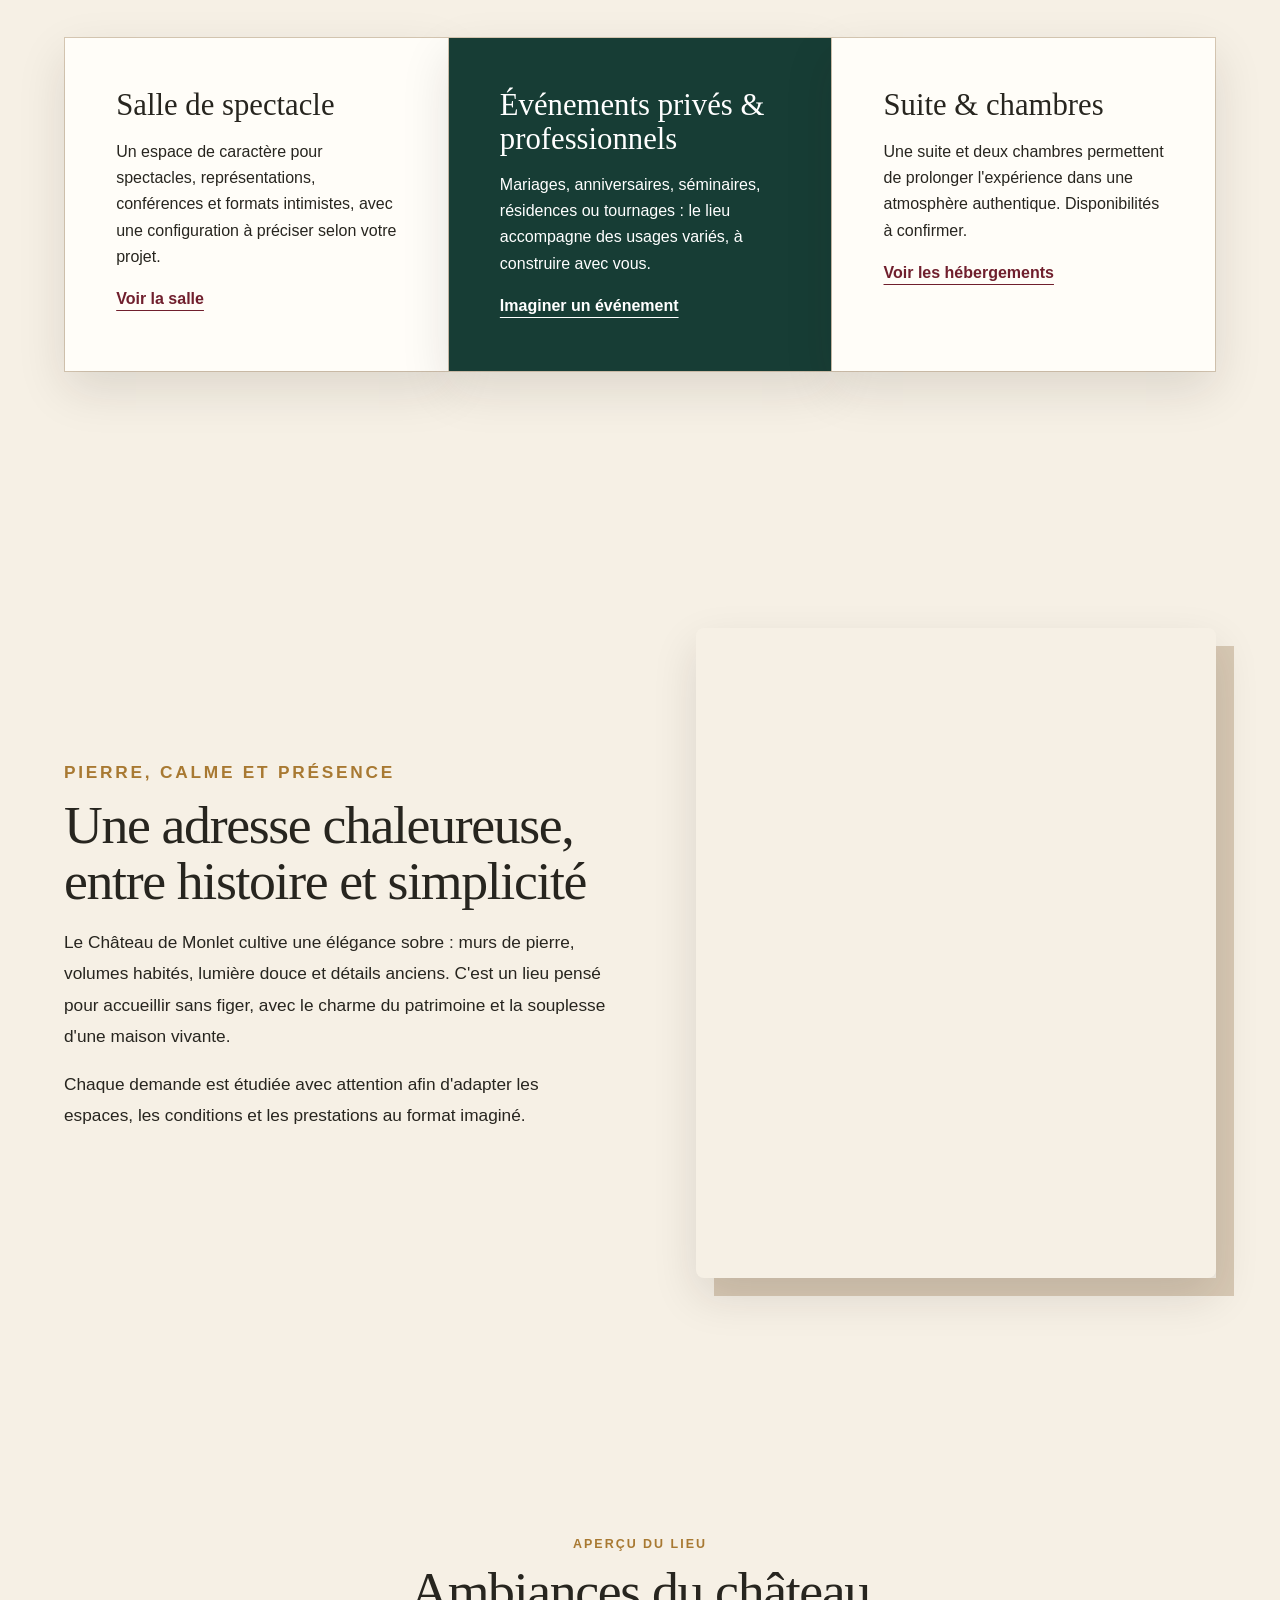
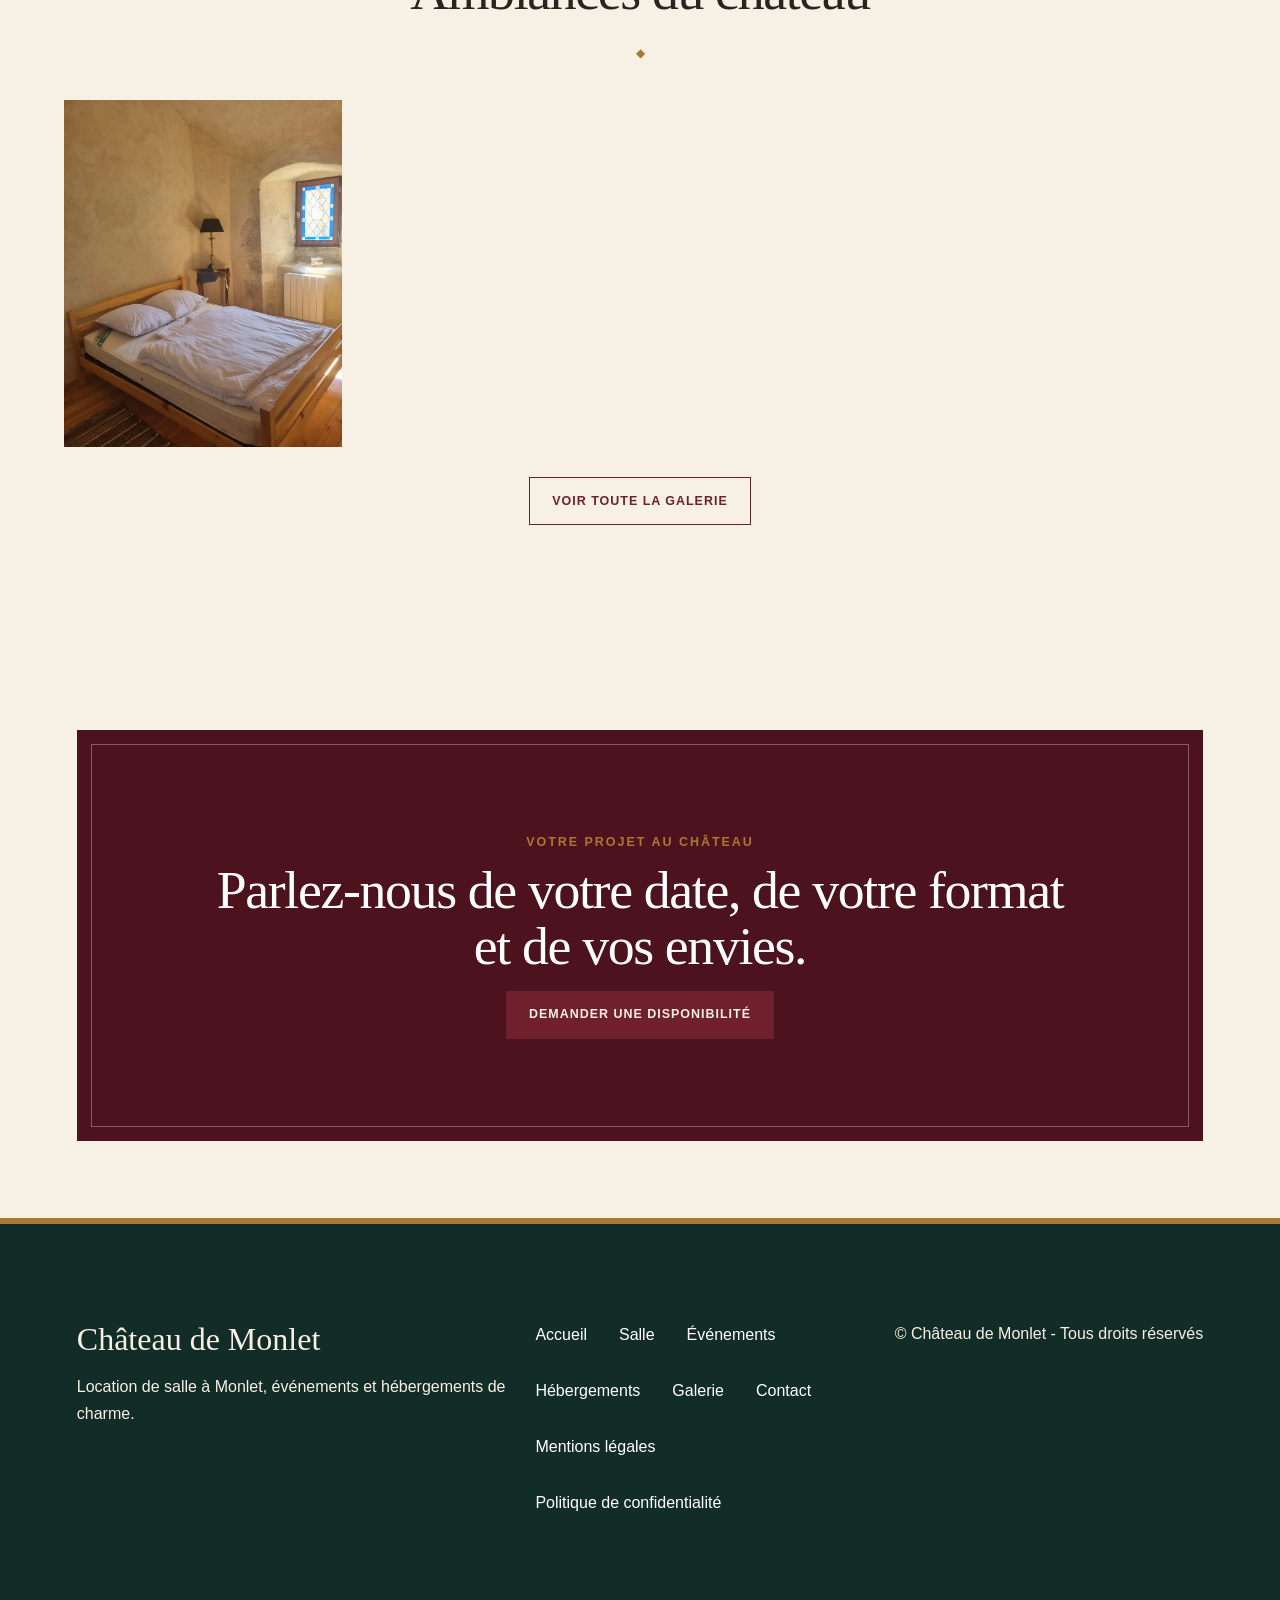
==== commit 92cff64f: "Refonte visuelle V2 du Château de Monlet" ====
--- a/index.html
+++ b/index.html
@@ -42,6 +42,7 @@
   </script>
 </head>
 <body data-page="accueil">
+  <a class="skip-link" href="#contenu">Aller au contenu</a>
   <header class="site-header">
     <a class="brand" href="index.html">Château de Monlet</a>
     <button class="nav-toggle" type="button" aria-expanded="false" aria-controls="site-nav">
@@ -60,7 +61,7 @@
     <a class="header-cta" href="contact.html">Demander un devis</a>
   </header>
 
-  <main>
+  <main id="contenu">
     <section class="home-hero">
       <div class="hero-carousel home-carousel" aria-label="Carrousel de photos du Château de Monlet">
         <div class="hero-slides">
--- a/assets/css/styles.css
+++ b/assets/css/styles.css
@@ -993,3 +993,109 @@
     transition: none;
   }
 }
+/* V2 — direction patrimoniale éditoriale */
+:root {
+  --cream: #f6f0e5;
+  --paper: #fffdf8;
+  --stone: #d8c9b4;
+  --ink: #27251f;
+  --wine: #701f2d;
+  --wine-dark: #4c121d;
+  --forest: #173d35;
+  --gold: #a87932;
+  --focus: #ffbf47;
+  --serif: Georgia, "Times New Roman", serif;
+  --sans: Arial, Helvetica, sans-serif;
+}
+
+html { scroll-padding-top: 7rem; }
+body { background: var(--cream); color: var(--ink); font-family: var(--sans); }
+h1, h2, h3, .brand, .site-footer strong { font-family: var(--serif); font-weight: 500; }
+h1 { font-size: clamp(2.8rem, 8vw, 6.8rem); line-height: .88; letter-spacing: -.035em; }
+h2 { font-size: clamp(2rem, 4.2vw, 4rem); line-height: 1.04; letter-spacing: -.025em; }
+h3 { font-size: clamp(1.4rem, 2.4vw, 2rem); }
+
+.skip-link { position: fixed; z-index: 1000; top: .75rem; left: .75rem; padding: .8rem 1rem; background: var(--focus); color: #15120d; font-weight: 700; transform: translateY(-160%); }
+.skip-link:focus { transform: none; }
+:focus-visible { outline: 3px solid var(--focus); outline-offset: 4px; }
+
+.site-header { min-height: 92px; padding-inline: clamp(1rem, 4vw, 4.5rem); background: rgba(255,253,248,.96); border-bottom: 1px solid rgba(112,31,45,.18); }
+.brand { max-width: 10ch; color: var(--wine); font-size: clamp(1.25rem, 2vw, 1.7rem); line-height: .9; letter-spacing: -.02em; }
+.site-nav a { min-height: 44px; display: inline-flex; align-items: center; letter-spacing: .04em; text-transform: uppercase; font-size: .76rem; }
+.site-nav a.is-active { color: var(--wine); box-shadow: inset 0 -2px var(--wine); }
+.header-cta, .nav-cta { background: var(--wine); color: #fff !important; border-radius: 0; padding-inline: 1.25rem; }
+
+.home-hero { position: relative; background: var(--forest); padding: clamp(.75rem, 2vw, 1.5rem); }
+.hero-carousel { min-height: min(76vh, 780px); }
+.hero-carousel::after, .hero::after { content: ""; position: absolute; inset: 0; pointer-events: none; background: linear-gradient(90deg, rgba(17,22,19,.62), transparent 65%), linear-gradient(0deg, rgba(17,22,19,.35), transparent 50%); }
+.hero-introduction { z-index: 3; max-width: 850px; bottom: clamp(4.5rem, 10vw, 8rem); left: clamp(1.5rem, 7vw, 7rem); text-align: left; }
+.hero-introduction h1 { max-width: 8ch; color: #fffaf0; }
+.hero-introduction > p:not(.eyebrow) { max-width: 31ch; font-family: var(--serif); font-size: clamp(1.2rem, 2.2vw, 1.75rem); }
+.eyebrow { color: var(--gold); font-weight: 700; letter-spacing: .16em; text-transform: uppercase; }
+
+.section, .split-section { padding-block: clamp(4.5rem, 10vw, 9rem); }
+.section-heading { max-width: 820px; }
+.section-heading::after { content: "◆"; display: block; margin-top: 1.5rem; color: var(--gold); font-size: .75rem; }
+.split-section { gap: clamp(2rem, 7vw, 7rem); align-items: center; }
+.split-section:nth-of-type(even) { background: var(--paper); }
+.split-section picture { position: relative; box-shadow: 18px 18px 0 var(--stone); }
+.split-section img { min-height: 480px; object-fit: cover; }
+.split-copy { max-width: 610px; }
+.split-copy p { font-size: 1.08rem; line-height: 1.8; }
+
+.card-grid { gap: 1px; background: var(--stone); border: 1px solid var(--stone); }
+.card { border: 0; border-radius: 0; background: var(--paper); padding: clamp(2rem, 4vw, 3.5rem); }
+.card:nth-child(2) { background: var(--forest); color: #fff; }
+.card:nth-child(2) a, .card:nth-child(2) h3 { color: #fff; }
+.card a { color: var(--wine); font-weight: 700; text-underline-offset: .35em; }
+.muted { background: var(--forest); color: #fff; }
+.muted .eyebrow { color: #e0b66d; }
+
+.hero-inner { min-height: clamp(480px, 68vh, 720px); display: grid; align-items: end; padding: clamp(2rem, 7vw, 7rem); }
+.hero-inner .hero-content { z-index: 2; max-width: 850px; text-align: left; }
+.hero-inner h1 { color: #fff; max-width: 12ch; }
+
+.gallery-preview, .gallery-grid { align-items: start; }
+.gallery-preview img { border-radius: 0; }
+.gallery-grid { columns: 1; column-gap: 1.25rem; display: block; }
+.gallery-item { display: block; break-inside: avoid; margin: 0 0 1.25rem; width: 100%; }
+.gallery-item img { width: 100%; height: auto; aspect-ratio: auto; object-fit: contain; }
+
+.cta-band { margin: clamp(2rem, 6vw, 6rem); padding: clamp(3.5rem, 8vw, 7rem); background: var(--wine-dark); color: #fff; text-align: center; position: relative; }
+.cta-band::before { content: ""; position: absolute; inset: 14px; border: 1px solid rgba(255,255,255,.3); pointer-events: none; }
+.btn { min-height: 48px; border-radius: 0; text-transform: uppercase; letter-spacing: .08em; font-size: .78rem; }
+.btn-primary { background: var(--wine); border-color: var(--wine); }
+.btn-primary:hover { background: var(--wine-dark); }
+
+.contact-layout { gap: clamp(2rem, 6vw, 6rem); }
+.contact-form { background: var(--paper); border-top: 5px solid var(--wine); padding: clamp(1.5rem, 4vw, 3.5rem); box-shadow: 0 18px 50px rgba(49,37,27,.1); }
+input, select, textarea { min-height: 48px; border-radius: 0; border-color: #8b7b69; background: #fff; }
+
+.site-footer { background: #122d28; color: #f8f0e4; padding: clamp(3rem, 7vw, 6rem) clamp(1.25rem, 6vw, 6rem); border-top: 6px solid var(--gold); }
+.site-footer strong { font-size: 2rem; }
+.site-footer nav { columns: 2; column-gap: 2rem; }
+.site-footer a { min-height: 44px; display: inline-flex; align-items: center; color: #fff; }
+
+@media (min-width: 680px) { .gallery-grid { columns: 2; } }
+@media (min-width: 1080px) { .gallery-grid { columns: 3; } }
+@media (max-width: 920px) {
+  .site-header { min-height: 72px; }
+  .site-nav { background: var(--paper); }
+  .site-nav a { width: 100%; padding: .75rem 1.25rem; }
+  .hero-carousel { min-height: 72svh; }
+  .hero-introduction { right: 1.5rem; }
+  .split-section picture { box-shadow: 10px 10px 0 var(--stone); }
+  .split-section img { min-height: 320px; }
+  .cta-band { margin-inline: 0; }
+}
+@media (max-width: 480px) {
+  h1 { font-size: clamp(2.75rem, 15vw, 4rem); }
+  .home-hero { padding: 0; }
+  .hero-introduction { left: 1.25rem; right: 1.25rem; bottom: 5.5rem; }
+  .hero-actions { align-items: stretch; }
+  .cta-band { padding-inline: 1.5rem; }
+  .site-footer nav { columns: 1; }
+}
+@media (prefers-reduced-motion: reduce) {
+  *, *::before, *::after { scroll-behavior: auto !important; animation-duration: .01ms !important; animation-iteration-count: 1 !important; transition-duration: .01ms !important; }
+}
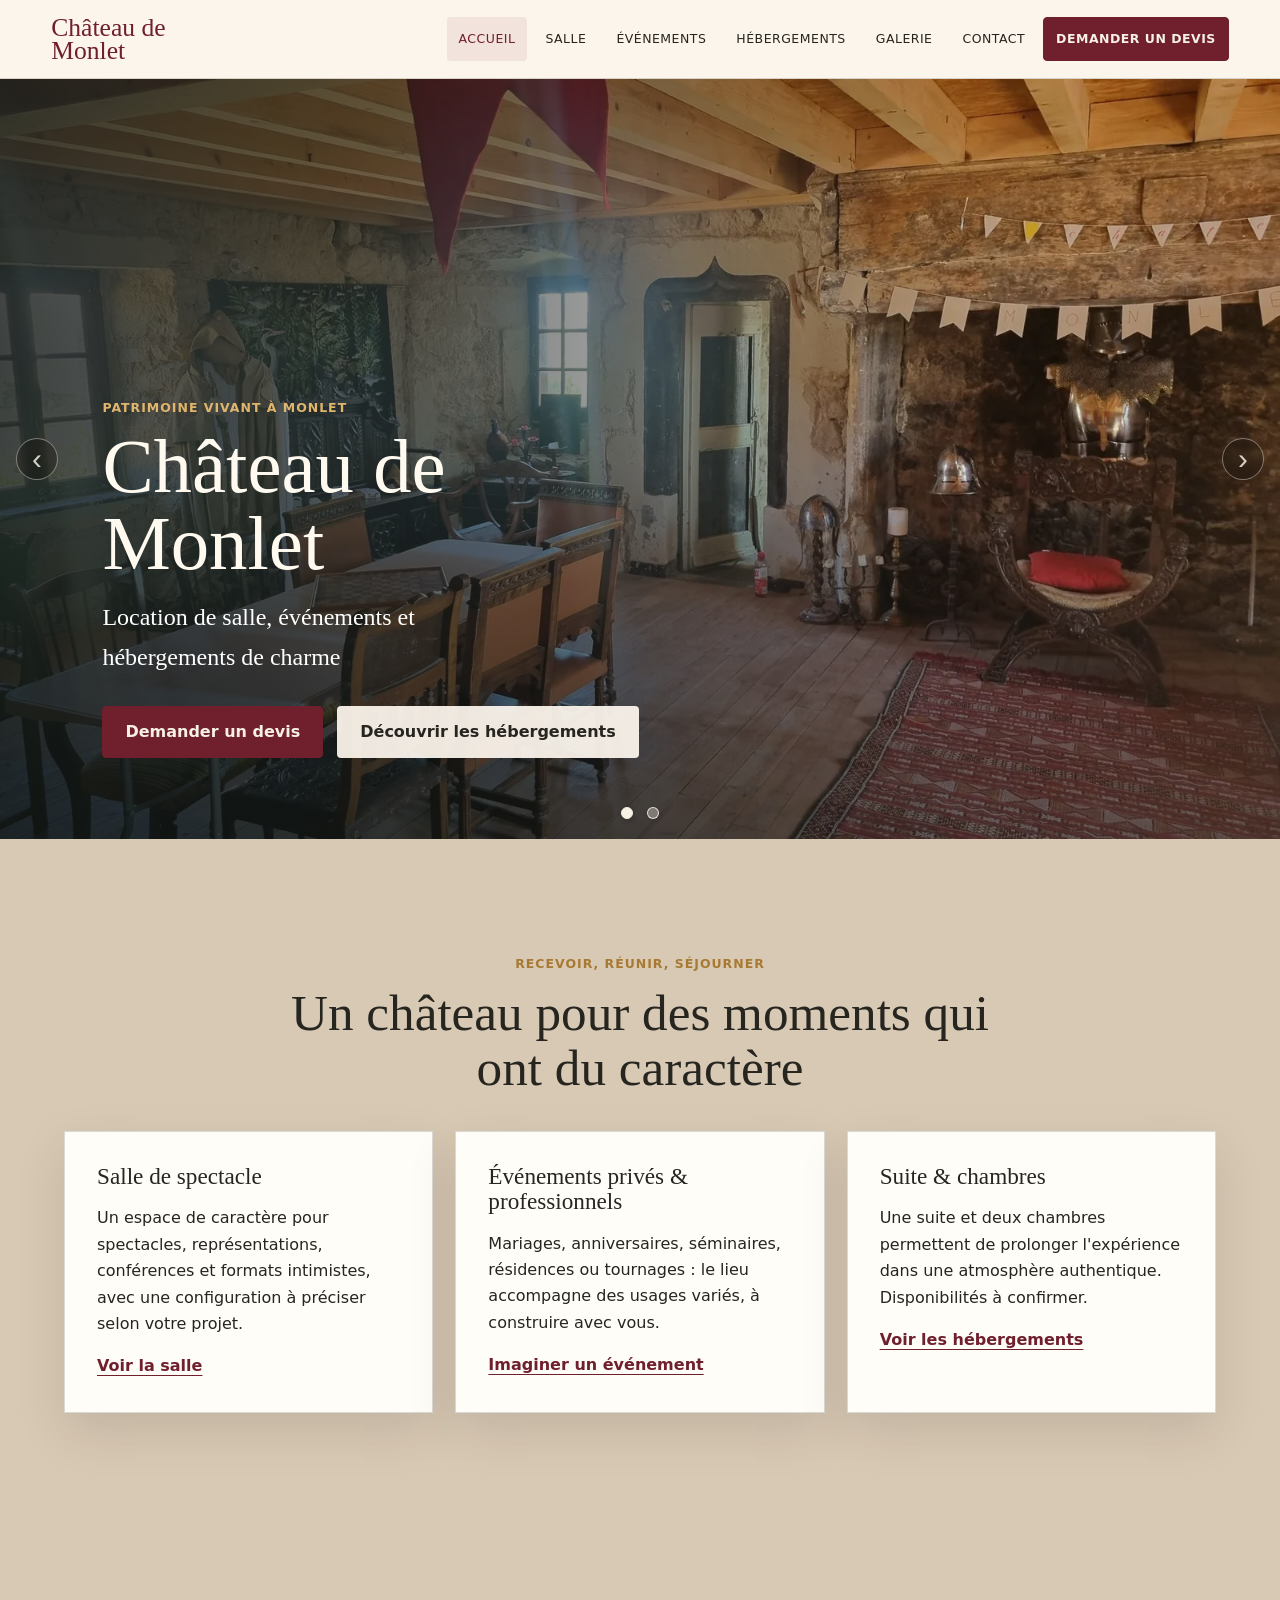
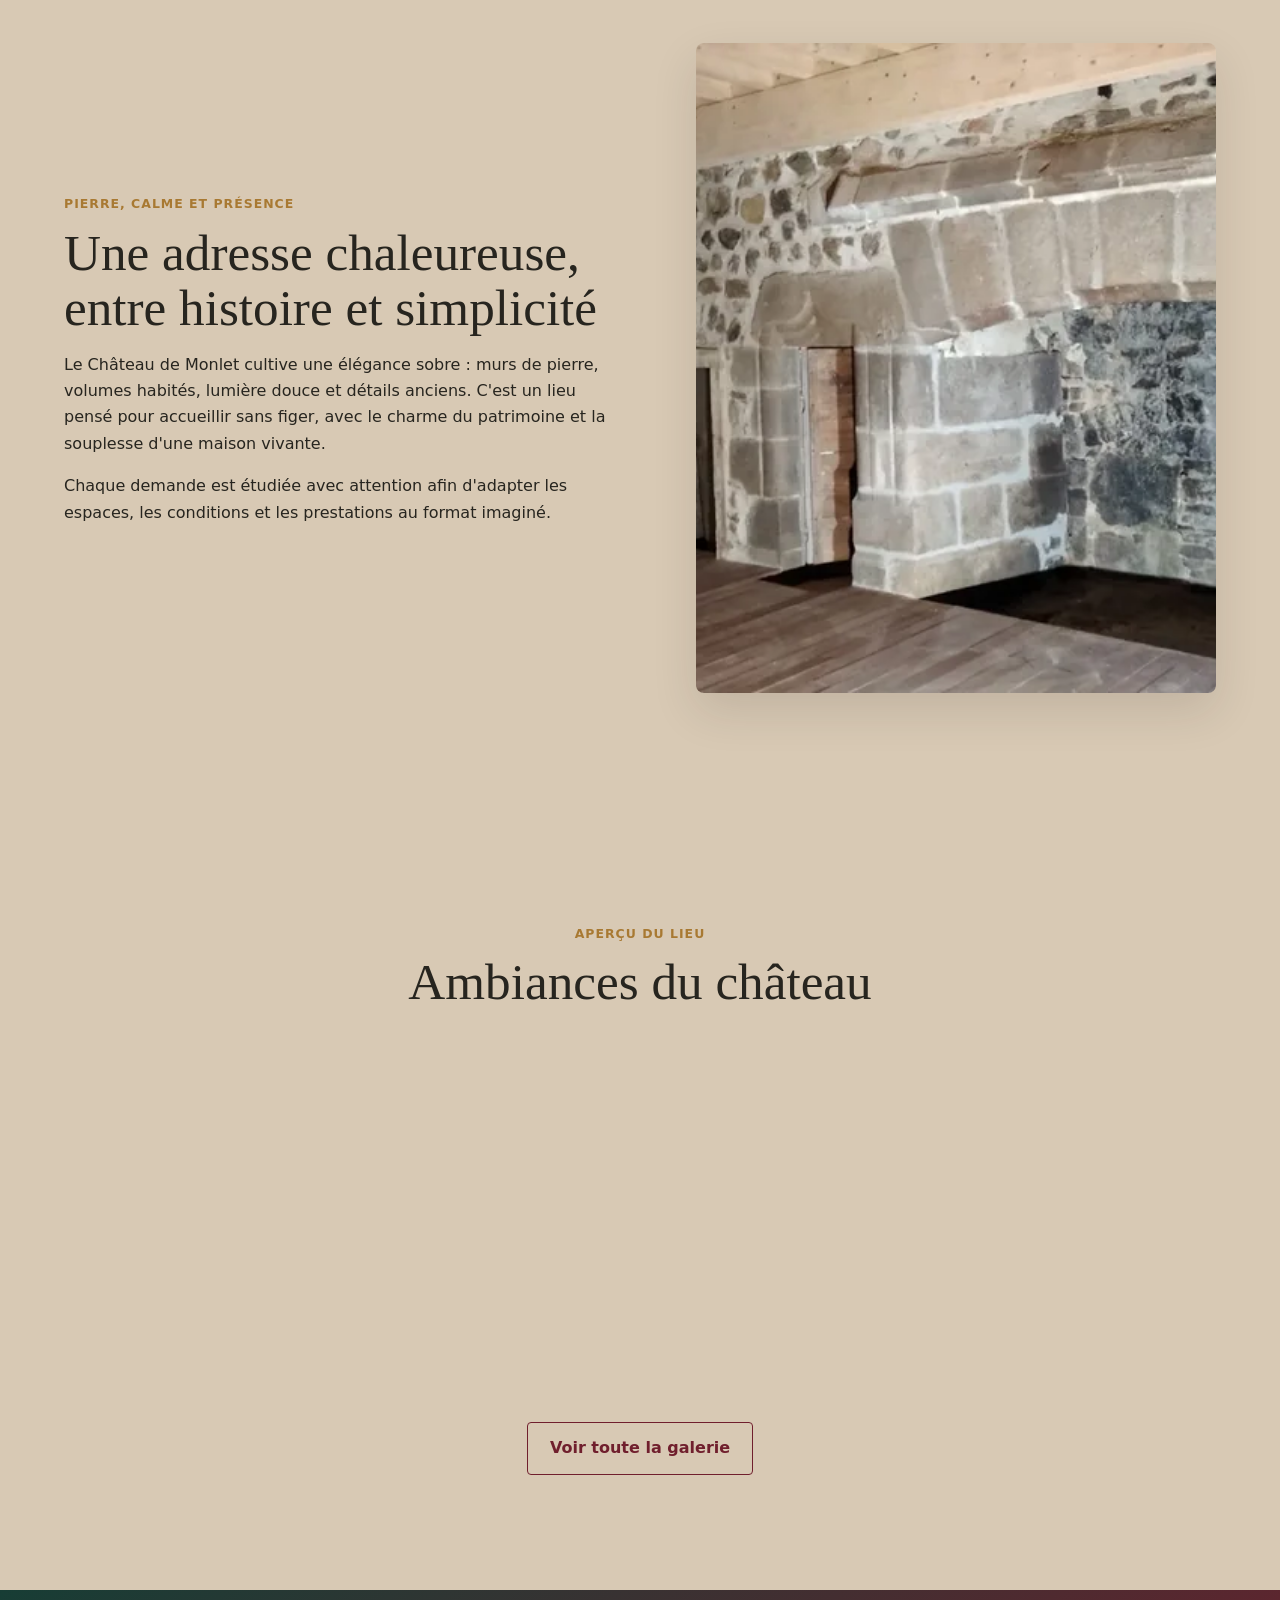
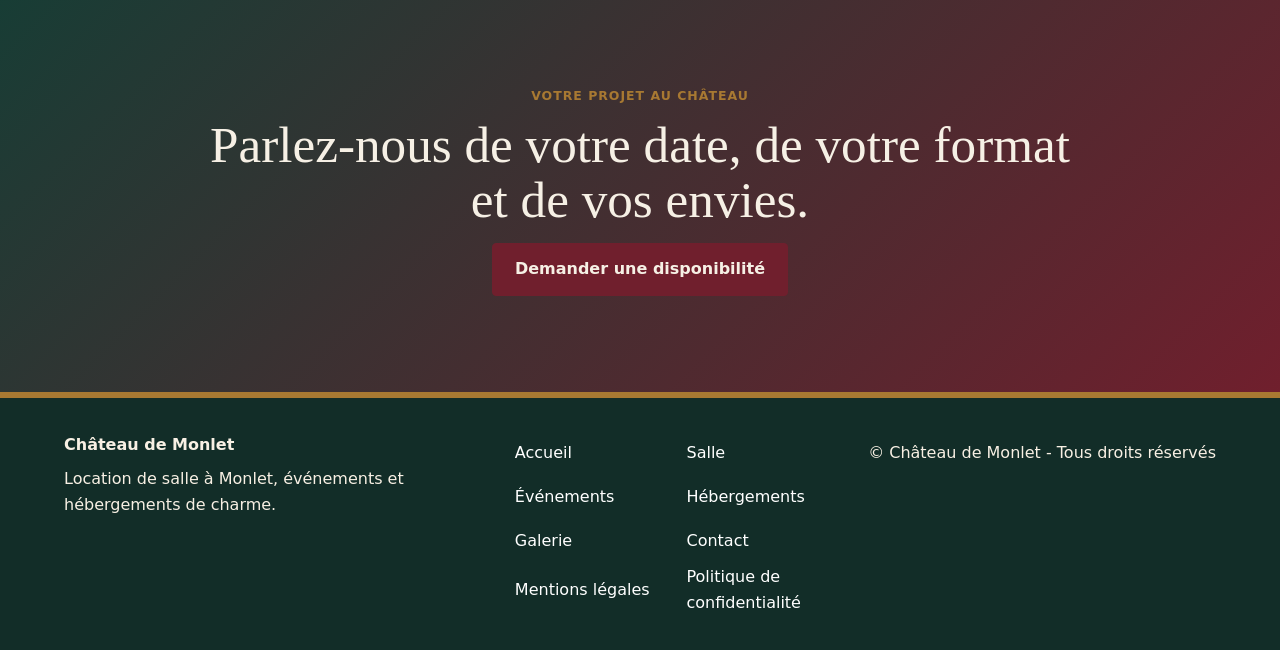
==== commit dafcf705: "Finalise la V2.1 du Château de Monlet" ====
--- a/index.html
+++ b/index.html
@@ -67,29 +67,29 @@
         <div class="hero-slides">
           <div class="hero-slide is-active">
             <picture>
-              <source type="image/webp" srcset="assets/images/1000022111-480.webp 480w, assets/images/1000022111-768.webp 768w, assets/images/1000022111-1200.webp 1200w, assets/images/1000022111.webp 1600w" sizes="(max-width: 480px) calc(100vw - 1rem), (max-width: 768px) calc(100vw - 1.5rem), (max-width: 1024px) calc(100vw - 2rem), 1240px">
-              <img class="hero-slide-focus-fireplace" src="assets/images/1000022111.jpg" srcset="assets/images/1000022111-480.jpg 480w, assets/images/1000022111-768.jpg 768w, assets/images/1000022111-1200.jpg 1200w, assets/images/1000022111.jpg 1600w" sizes="(max-width: 480px) calc(100vw - 1rem), (max-width: 768px) calc(100vw - 1.5rem), (max-width: 1024px) calc(100vw - 2rem), 1240px" alt="Salle intérieure avec cheminée du Château de Monlet" width="1600" height="900" loading="eager" fetchpriority="high" decoding="async">
+              <source type="image/webp" srcset="assets/images/1000008930-480.webp 480w, assets/images/1000008930-768.webp 768w, assets/images/1000008930-1200.webp 1200w, assets/images/1000008930-1600.webp 1600w, assets/images/1000008930.webp 2048w" sizes="100vw">
+              <img class="hero-slide-focus-45" src="assets/images/1000008930.jpg" srcset="assets/images/1000008930-480.jpg 480w, assets/images/1000008930-768.jpg 768w, assets/images/1000008930-1200.jpg 1200w, assets/images/1000008930-1600.jpg 1600w, assets/images/1000008930.jpg 2048w" sizes="100vw" alt="Salle de caractère du Château de Monlet" width="2048" height="1536" loading="eager" fetchpriority="high" decoding="async">
             </picture>
           </div>
           <div class="hero-slide">
             <picture>
-              <source type="image/webp" srcset="assets/images/1000008930-480.webp 480w, assets/images/1000008930-768.webp 768w, assets/images/1000008930-1200.webp 1200w, assets/images/1000008930-1600.webp 1600w, assets/images/1000008930.webp 2048w" sizes="(max-width: 480px) calc(100vw - 1rem), (max-width: 768px) calc(100vw - 1.5rem), (max-width: 1024px) calc(100vw - 2rem), 1240px">
-              <img class="hero-slide-focus-45" src="assets/images/1000008930.jpg" srcset="assets/images/1000008930-480.jpg 480w, assets/images/1000008930-768.jpg 768w, assets/images/1000008930-1200.jpg 1200w, assets/images/1000008930-1600.jpg 1600w, assets/images/1000008930.jpg 2048w" sizes="(max-width: 480px) calc(100vw - 1rem), (max-width: 768px) calc(100vw - 1.5rem), (max-width: 1024px) calc(100vw - 2rem), 1240px" alt="Salle de caractère du Château de Monlet" width="2048" height="1536" loading="lazy" decoding="async">
+              <source type="image/webp" srcset="assets/images/1000022111-480.webp 480w, assets/images/1000022111-768.webp 768w, assets/images/1000022111-1200.webp 1200w, assets/images/1000022111.webp 1600w" sizes="100vw">
+              <img class="hero-slide-focus-fireplace" src="assets/images/1000022111.jpg" srcset="assets/images/1000022111-480.jpg 480w, assets/images/1000022111-768.jpg 768w, assets/images/1000022111-1200.jpg 1200w, assets/images/1000022111.jpg 1600w" sizes="100vw" alt="Salle intérieure avec cheminée du Château de Monlet" width="1600" height="900" loading="lazy" decoding="async">
             </picture>
+          </div>
+        </div>
+        <div class="hero-introduction">
+          <p class="eyebrow">Patrimoine vivant à Monlet</p>
+          <h1>Château de Monlet</h1>
+          <p>Location de salle, événements et hébergements de charme</p>
+          <div class="hero-actions">
+            <a class="btn btn-primary" href="contact.html">Demander un devis</a>
+            <a class="btn btn-light" href="hebergements.html">Découvrir les hébergements</a>
           </div>
         </div>
         <button class="hero-carousel-btn hero-carousel-prev" type="button" aria-label="Afficher la photo précédente">&#8249;</button>
         <button class="hero-carousel-btn hero-carousel-next" type="button" aria-label="Afficher la photo suivante">&#8250;</button>
         <div class="hero-carousel-dots" aria-label="Navigation du carrousel"></div>
-      </div>
-      <div class="hero-introduction">
-        <p class="eyebrow">Patrimoine vivant à Monlet</p>
-        <h1>Château de Monlet</h1>
-        <p>Location de salle, événements et hébergements de charme</p>
-        <div class="hero-actions">
-          <a class="btn btn-primary" href="contact.html">Demander un devis</a>
-          <a class="btn btn-light" href="hebergements.html">Découvrir les hébergements</a>
-        </div>
       </div>
     </section>
 
--- a/assets/css/styles.css
+++ b/assets/css/styles.css
@@ -1,11 +1,14 @@
 :root {
-  --stone: #F5EFE6;
-  --ink: #241C17;
-  --wine: #6E1F2A;
-  --gold: #8D6428;
+  --stone: #D8C9B4;
+  --paper: #FFFDF8;
+  --ink: #27251F;
+  --wine: #701F2D;
+  --wine-dark: #4C121D;
+  --gold: #A87932;
   --gold-ornament: #B08A45;
-  --green: #263D2B;
-  --cream: #FFF9F0;
+  --forest: #173D35;
+  --cream: #F6F0E5;
+  --focus: #FFBF47;
   --line: rgba(36, 28, 23, .16);
   --shadow: 0 18px 46px rgba(36, 28, 23, .12);
   --serif: Georgia, "Times New Roman", serif;
@@ -13,7 +16,7 @@
 }
 
 * { box-sizing: border-box; }
-html { scroll-behavior: smooth; overflow-x: hidden; }
+html { scroll-behavior: smooth; scroll-padding-top: 7rem; overflow-x: hidden; }
 body {
   margin: 0;
   font-family: var(--sans);
@@ -31,6 +34,19 @@
 img { display: block; max-width: 100%; height: auto; }
 picture { display: block; max-width: 100%; }
 a { color: inherit; }
+:focus-visible { outline: 3px solid var(--focus); outline-offset: 4px; }
+.skip-link {
+  position: fixed;
+  z-index: 1000;
+  top: .75rem;
+  left: .75rem;
+  padding: .8rem 1rem;
+  background: var(--focus);
+  color: #15120d;
+  font-weight: 700;
+  transform: translateY(-160%);
+}
+.skip-link:focus { transform: none; }
 .sr-only {
   position: absolute;
   width: 1px;
@@ -60,7 +76,10 @@
   font-family: var(--serif);
   font-size: clamp(1.25rem, 2vw, 1.7rem);
   text-decoration: none;
-  white-space: nowrap;
+  max-width: 10ch;
+  color: var(--wine);
+  line-height: .9;
+  white-space: normal;
 }
 .site-nav {
   display: flex;
@@ -74,7 +93,9 @@
   padding: 10px 12px;
   border-radius: 4px;
   text-decoration: none;
-  font-size: .95rem;
+  font-size: .78rem;
+  letter-spacing: .04em;
+  text-transform: uppercase;
 }
 .site-nav a:hover,
 .site-nav a.is-active {
@@ -199,18 +220,22 @@
 }
 .hero-carousel {
   position: relative;
-  width: min(1240px, calc(100% - 2rem));
-  aspect-ratio: 16 / 7;
-  height: clamp(480px, 42vw, 540px);
-  max-height: 540px;
-  margin: 1.25rem auto 0;
+  width: 100%;
+  height: clamp(540px, calc(100svh - 92px), 760px);
+  margin: 0;
   overflow: hidden;
-  border-radius: 18px;
+  border-radius: 0;
   background: #e9e0d4;
   touch-action: pan-y;
 }
 .hero-carousel::after {
-  display: none;
+  content: "";
+  position: absolute;
+  z-index: 1;
+  inset: 0;
+  display: block;
+  pointer-events: none;
+  background: linear-gradient(90deg, rgba(15, 20, 17, .78) 0%, rgba(15, 20, 17, .48) 42%, rgba(15, 20, 17, .08) 76%), linear-gradient(0deg, rgba(15, 20, 17, .46), transparent 50%);
 }
 .hero-slides,
 .hero-slide {
@@ -235,32 +260,39 @@
   object-fit: cover;
   object-position: var(--slide-position, center);
 }
-.hero-slide-focus-fireplace { --slide-position: 60% center; }
-.hero-slide-focus-45 { --slide-position: center 45%; }
+.hero-slide-focus-fireplace { --slide-position: 58% center; }
+.hero-slide-focus-45 { --slide-position: center 48%; }
 .home-hero {
-  background: var(--stone);
+  background: var(--forest);
 }
 .hero-introduction .hero-actions {
   margin-top: 1.75rem;
 }
 .hero-introduction {
-  max-width: 900px;
-  margin: 0 auto;
-  padding: clamp(2rem, 3.4vw, 2.25rem) 1.5rem 4rem;
-  text-align: center;
+  position: absolute;
+  z-index: 2;
+  left: clamp(4.5rem, 8vw, 8rem);
+  bottom: clamp(4.5rem, 9vh, 7rem);
+  max-width: min(720px, calc(100% - 9rem));
+  color: #fff;
+  text-align: left;
 }
 .hero-introduction .eyebrow {
-  color: #8D6428;
+  color: #E0B66D;
 }
 .hero-introduction h1 {
   margin: .5rem 0 1rem;
-  font-size: clamp(2.5rem, 5vw, 4.75rem);
+  max-width: 9ch;
+  color: #FFFAF0;
+  font-size: clamp(3rem, 6vw, 5.75rem);
   line-height: 1;
 }
 .hero-introduction p:not(.eyebrow) {
-  max-width: 760px;
-  margin: 0 auto;
-  font-size: clamp(1.08rem, 1.8vw, 1.35rem);
+  max-width: 34ch;
+  margin: 0;
+  color: #fff;
+  font-family: var(--serif);
+  font-size: clamp(1.12rem, 2vw, 1.5rem);
 }
 .hero-carousel-btn {
   position: absolute;
@@ -399,9 +431,9 @@
 .card-grid.two { grid-template-columns: repeat(2, minmax(0, 1fr)); }
 .card,
 .contact-box {
-  background: var(--cream);
+  background: var(--paper);
   border: 1px solid var(--line);
-  border-radius: 8px;
+  border-radius: 0;
   padding: clamp(22px, 3vw, 32px);
   box-shadow: var(--shadow);
 }
@@ -412,7 +444,8 @@
   text-underline-offset: 4px;
 }
 .wide { min-height: 240px; }
-.muted { background: rgba(255, 249, 240, .55); }
+.muted { background: var(--forest); color: #fff; }
+.muted .eyebrow { color: #E0B66D; }
 
 .split-section {
   display: grid;
@@ -440,13 +473,11 @@
   grid-template-columns: repeat(4, 1fr);
   gap: 14px;
 }
-.gallery-preview picture,
-.gallery-item picture {
+.gallery-preview picture {
   width: 100%;
   height: 100%;
 }
-.gallery-preview img,
-.gallery-item img {
+.gallery-preview img {
   width: 100%;
   height: 100%;
   object-fit: cover;
@@ -460,7 +491,7 @@
   padding: clamp(56px, 8vw, 96px) clamp(20px, 5vw, 72px);
   text-align: center;
   color: var(--cream);
-  background: linear-gradient(135deg, var(--green), var(--wine));
+  background: linear-gradient(135deg, var(--forest), var(--wine));
 }
 .cta-band h2 {
   max-width: 860px;
@@ -555,34 +586,34 @@
 .gallery-grid {
   width: min(1240px, calc(100% - clamp(32px, 6vw, 72px)));
   margin: 0 auto clamp(62px, 8vw, 100px);
-  display: grid;
-  grid-template-columns: repeat(4, minmax(0, 1fr));
-  gap: clamp(.75rem, 2vw, 1.5rem);
+  columns: 3;
+  column-gap: clamp(.75rem, 2vw, 1.5rem);
 }
 .gallery-item {
   display: block;
   width: 100%;
   min-height: 0;
   min-width: 0;
-  aspect-ratio: 1 / 1;
+  break-inside: avoid;
+  margin: 0 0 clamp(.75rem, 2vw, 1.5rem);
   padding: 0;
   border: 1px solid transparent;
-  border-radius: 6px;
-  overflow: hidden;
+  border-radius: 0;
+  overflow: visible;
   background: var(--cream);
   cursor: zoom-in;
   touch-action: manipulation;
 }
 .gallery-item picture {
   width: 100%;
-  height: 100%;
+  height: auto;
 }
 .gallery-item img {
   display: block;
   width: 100%;
-  height: 100%;
-  aspect-ratio: 1 / 1;
-  object-fit: cover;
+  height: auto;
+  aspect-ratio: auto;
+  object-fit: contain;
   transition: transform .25s ease, filter .25s ease;
 }
 @media (hover: hover) {
@@ -759,7 +790,7 @@
   border: 1px dashed rgba(38, 61, 43, .45);
   border-radius: 8px;
   background: rgba(38, 61, 43, .08);
-  color: var(--green);
+  color: var(--forest);
   font-weight: 700;
 }
 
@@ -768,16 +799,17 @@
   grid-template-columns: 1.3fr 1fr auto;
   gap: 28px;
   padding: 34px clamp(20px, 5vw, 72px);
-  color: var(--cream);
-  background: var(--ink);
+  color: #F8F0E4;
+  background: #122D28;
+  border-top: 6px solid var(--gold);
 }
 .site-footer p { margin: 8px 0 0; }
 .site-footer nav {
-  display: flex;
-  flex-wrap: wrap;
-  gap: 12px 18px;
-}
-.site-footer a { text-decoration: none; }
+  display: grid;
+  grid-template-columns: repeat(2, minmax(0, 1fr));
+  gap: 0 18px;
+}
+.site-footer a { display: flex; align-items: center; min-height: 44px; color: #fff; text-decoration: none; }
 .site-footer a:hover { color: var(--gold); }
 
 @media (max-width: 920px) {
@@ -828,9 +860,7 @@
   .gallery-preview {
     grid-template-columns: repeat(2, minmax(0, 1fr));
   }
-  .gallery-grid {
-    grid-template-columns: repeat(3, minmax(0, 1fr));
-  }
+  .gallery-grid { columns: 2; }
   .room { grid-template-columns: 1fr; }
   .room img { aspect-ratio: 16 / 10; }
   .hero {
@@ -847,11 +877,7 @@
 
 @media (max-width: 1024px) {
   .hero-carousel {
-    width: calc(100% - 2rem);
-    aspect-ratio: 16 / 8;
-    height: clamp(380px, 48vw, 500px);
-    max-height: 500px;
-    border-radius: 14px;
+    height: clamp(520px, calc(100svh - 80px), 680px);
   }
 }
 
@@ -867,20 +893,14 @@
     min-height: 52px;
     box-shadow: 0 14px 34px rgba(36, 28, 23, .24);
   }
-  .home-carousel {
-    width: calc(100% - 1.5rem);
-    aspect-ratio: 4 / 3;
-    height: clamp(260px, 66vw, 360px);
-    max-height: 360px;
-    margin-top: 1rem;
-    border-radius: 12px;
-  }
+  .home-carousel { height: clamp(520px, calc(100svh - 72px), 640px); }
   .hero-introduction {
-    padding: 1.5rem 1.25rem 2.5rem;
-    text-align: center;
+    left: clamp(4rem, 8vw, 6rem);
+    bottom: 4.5rem;
+    max-width: calc(100% - 8rem);
   }
   .hero-introduction h1 {
-    font-size: clamp(2rem, 8.4vw, 2.65rem);
+    font-size: clamp(2.8rem, 8vw, 4.5rem);
     line-height: 1.08;
     text-wrap: balance;
   }
@@ -920,7 +940,10 @@
 
 @media (max-width: 600px) {
   .hero-introduction {
-    padding: .875rem 1.25rem 2.75rem;
+    left: 1.25rem;
+    right: 1.25rem;
+    bottom: 4.25rem;
+    max-width: none;
   }
   .hero-introduction p:not(.eyebrow) {
     font-size: clamp(1rem, 4vw, 1.08rem);
@@ -935,11 +958,14 @@
     width: 100%;
   }
   .hero-introduction .btn-light {
-    border-color: rgba(36, 28, 23, .14);
+    color: #fff;
+    border-color: rgba(255, 255, 255, .7);
+    background: rgba(20, 16, 13, .24);
   }
   .hero-introduction .btn-light:hover {
-    border-color: rgba(36, 28, 23, .24);
-    background: rgba(255, 249, 240, .98);
+    color: var(--ink);
+    border-color: #fff;
+    background: #fff;
   }
 }
 
@@ -961,27 +987,28 @@
     grid-template-columns: 1fr;
   }
   .btn { width: 100%; }
-  .gallery-grid { grid-template-columns: repeat(2, minmax(0, 1fr)); }
+  .gallery-grid { columns: 2; }
   .gallery-preview { grid-template-columns: 1fr 1fr; }
   .contact-form { display: grid; }
 }
 
 @media (max-width: 480px) {
+  body[data-page="contact"] .page-intro h1 {
+    max-width: 100%;
+    font-size: clamp(2.35rem, 12vw, 3rem);
+    line-height: 1;
+    overflow-wrap: anywhere;
+  }
   .hero-carousel {
-    width: calc(100% - 1rem);
-    aspect-ratio: 4 / 3;
-    height: clamp(230px, 60vw, 280px);
-    max-height: 280px;
-    border-radius: 10px;
+    height: clamp(540px, calc(100svh - 68px), 620px);
   }
   .hero-carousel-prev { left: .6rem; }
   .hero-carousel-next { right: .6rem; }
 }
 
 @media (max-width: 360px) {
-  .gallery-grid {
-    grid-template-columns: 1fr;
-  }
+  .gallery-grid { columns: 1; }
+  .site-footer nav { grid-template-columns: 1fr; }
 }
 
 @media (prefers-reduced-motion: reduce) {
@@ -993,109 +1020,3 @@
     transition: none;
   }
 }
-/* V2 — direction patrimoniale éditoriale */
-:root {
-  --cream: #f6f0e5;
-  --paper: #fffdf8;
-  --stone: #d8c9b4;
-  --ink: #27251f;
-  --wine: #701f2d;
-  --wine-dark: #4c121d;
-  --forest: #173d35;
-  --gold: #a87932;
-  --focus: #ffbf47;
-  --serif: Georgia, "Times New Roman", serif;
-  --sans: Arial, Helvetica, sans-serif;
-}
-
-html { scroll-padding-top: 7rem; }
-body { background: var(--cream); color: var(--ink); font-family: var(--sans); }
-h1, h2, h3, .brand, .site-footer strong { font-family: var(--serif); font-weight: 500; }
-h1 { font-size: clamp(2.8rem, 8vw, 6.8rem); line-height: .88; letter-spacing: -.035em; }
-h2 { font-size: clamp(2rem, 4.2vw, 4rem); line-height: 1.04; letter-spacing: -.025em; }
-h3 { font-size: clamp(1.4rem, 2.4vw, 2rem); }
-
-.skip-link { position: fixed; z-index: 1000; top: .75rem; left: .75rem; padding: .8rem 1rem; background: var(--focus); color: #15120d; font-weight: 700; transform: translateY(-160%); }
-.skip-link:focus { transform: none; }
-:focus-visible { outline: 3px solid var(--focus); outline-offset: 4px; }
-
-.site-header { min-height: 92px; padding-inline: clamp(1rem, 4vw, 4.5rem); background: rgba(255,253,248,.96); border-bottom: 1px solid rgba(112,31,45,.18); }
-.brand { max-width: 10ch; color: var(--wine); font-size: clamp(1.25rem, 2vw, 1.7rem); line-height: .9; letter-spacing: -.02em; }
-.site-nav a { min-height: 44px; display: inline-flex; align-items: center; letter-spacing: .04em; text-transform: uppercase; font-size: .76rem; }
-.site-nav a.is-active { color: var(--wine); box-shadow: inset 0 -2px var(--wine); }
-.header-cta, .nav-cta { background: var(--wine); color: #fff !important; border-radius: 0; padding-inline: 1.25rem; }
-
-.home-hero { position: relative; background: var(--forest); padding: clamp(.75rem, 2vw, 1.5rem); }
-.hero-carousel { min-height: min(76vh, 780px); }
-.hero-carousel::after, .hero::after { content: ""; position: absolute; inset: 0; pointer-events: none; background: linear-gradient(90deg, rgba(17,22,19,.62), transparent 65%), linear-gradient(0deg, rgba(17,22,19,.35), transparent 50%); }
-.hero-introduction { z-index: 3; max-width: 850px; bottom: clamp(4.5rem, 10vw, 8rem); left: clamp(1.5rem, 7vw, 7rem); text-align: left; }
-.hero-introduction h1 { max-width: 8ch; color: #fffaf0; }
-.hero-introduction > p:not(.eyebrow) { max-width: 31ch; font-family: var(--serif); font-size: clamp(1.2rem, 2.2vw, 1.75rem); }
-.eyebrow { color: var(--gold); font-weight: 700; letter-spacing: .16em; text-transform: uppercase; }
-
-.section, .split-section { padding-block: clamp(4.5rem, 10vw, 9rem); }
-.section-heading { max-width: 820px; }
-.section-heading::after { content: "◆"; display: block; margin-top: 1.5rem; color: var(--gold); font-size: .75rem; }
-.split-section { gap: clamp(2rem, 7vw, 7rem); align-items: center; }
-.split-section:nth-of-type(even) { background: var(--paper); }
-.split-section picture { position: relative; box-shadow: 18px 18px 0 var(--stone); }
-.split-section img { min-height: 480px; object-fit: cover; }
-.split-copy { max-width: 610px; }
-.split-copy p { font-size: 1.08rem; line-height: 1.8; }
-
-.card-grid { gap: 1px; background: var(--stone); border: 1px solid var(--stone); }
-.card { border: 0; border-radius: 0; background: var(--paper); padding: clamp(2rem, 4vw, 3.5rem); }
-.card:nth-child(2) { background: var(--forest); color: #fff; }
-.card:nth-child(2) a, .card:nth-child(2) h3 { color: #fff; }
-.card a { color: var(--wine); font-weight: 700; text-underline-offset: .35em; }
-.muted { background: var(--forest); color: #fff; }
-.muted .eyebrow { color: #e0b66d; }
-
-.hero-inner { min-height: clamp(480px, 68vh, 720px); display: grid; align-items: end; padding: clamp(2rem, 7vw, 7rem); }
-.hero-inner .hero-content { z-index: 2; max-width: 850px; text-align: left; }
-.hero-inner h1 { color: #fff; max-width: 12ch; }
-
-.gallery-preview, .gallery-grid { align-items: start; }
-.gallery-preview img { border-radius: 0; }
-.gallery-grid { columns: 1; column-gap: 1.25rem; display: block; }
-.gallery-item { display: block; break-inside: avoid; margin: 0 0 1.25rem; width: 100%; }
-.gallery-item img { width: 100%; height: auto; aspect-ratio: auto; object-fit: contain; }
-
-.cta-band { margin: clamp(2rem, 6vw, 6rem); padding: clamp(3.5rem, 8vw, 7rem); background: var(--wine-dark); color: #fff; text-align: center; position: relative; }
-.cta-band::before { content: ""; position: absolute; inset: 14px; border: 1px solid rgba(255,255,255,.3); pointer-events: none; }
-.btn { min-height: 48px; border-radius: 0; text-transform: uppercase; letter-spacing: .08em; font-size: .78rem; }
-.btn-primary { background: var(--wine); border-color: var(--wine); }
-.btn-primary:hover { background: var(--wine-dark); }
-
-.contact-layout { gap: clamp(2rem, 6vw, 6rem); }
-.contact-form { background: var(--paper); border-top: 5px solid var(--wine); padding: clamp(1.5rem, 4vw, 3.5rem); box-shadow: 0 18px 50px rgba(49,37,27,.1); }
-input, select, textarea { min-height: 48px; border-radius: 0; border-color: #8b7b69; background: #fff; }
-
-.site-footer { background: #122d28; color: #f8f0e4; padding: clamp(3rem, 7vw, 6rem) clamp(1.25rem, 6vw, 6rem); border-top: 6px solid var(--gold); }
-.site-footer strong { font-size: 2rem; }
-.site-footer nav { columns: 2; column-gap: 2rem; }
-.site-footer a { min-height: 44px; display: inline-flex; align-items: center; color: #fff; }
-
-@media (min-width: 680px) { .gallery-grid { columns: 2; } }
-@media (min-width: 1080px) { .gallery-grid { columns: 3; } }
-@media (max-width: 920px) {
-  .site-header { min-height: 72px; }
-  .site-nav { background: var(--paper); }
-  .site-nav a { width: 100%; padding: .75rem 1.25rem; }
-  .hero-carousel { min-height: 72svh; }
-  .hero-introduction { right: 1.5rem; }
-  .split-section picture { box-shadow: 10px 10px 0 var(--stone); }
-  .split-section img { min-height: 320px; }
-  .cta-band { margin-inline: 0; }
-}
-@media (max-width: 480px) {
-  h1 { font-size: clamp(2.75rem, 15vw, 4rem); }
-  .home-hero { padding: 0; }
-  .hero-introduction { left: 1.25rem; right: 1.25rem; bottom: 5.5rem; }
-  .hero-actions { align-items: stretch; }
-  .cta-band { padding-inline: 1.5rem; }
-  .site-footer nav { columns: 1; }
-}
-@media (prefers-reduced-motion: reduce) {
-  *, *::before, *::after { scroll-behavior: auto !important; animation-duration: .01ms !important; animation-iteration-count: 1 !important; transition-duration: .01ms !important; }
-}
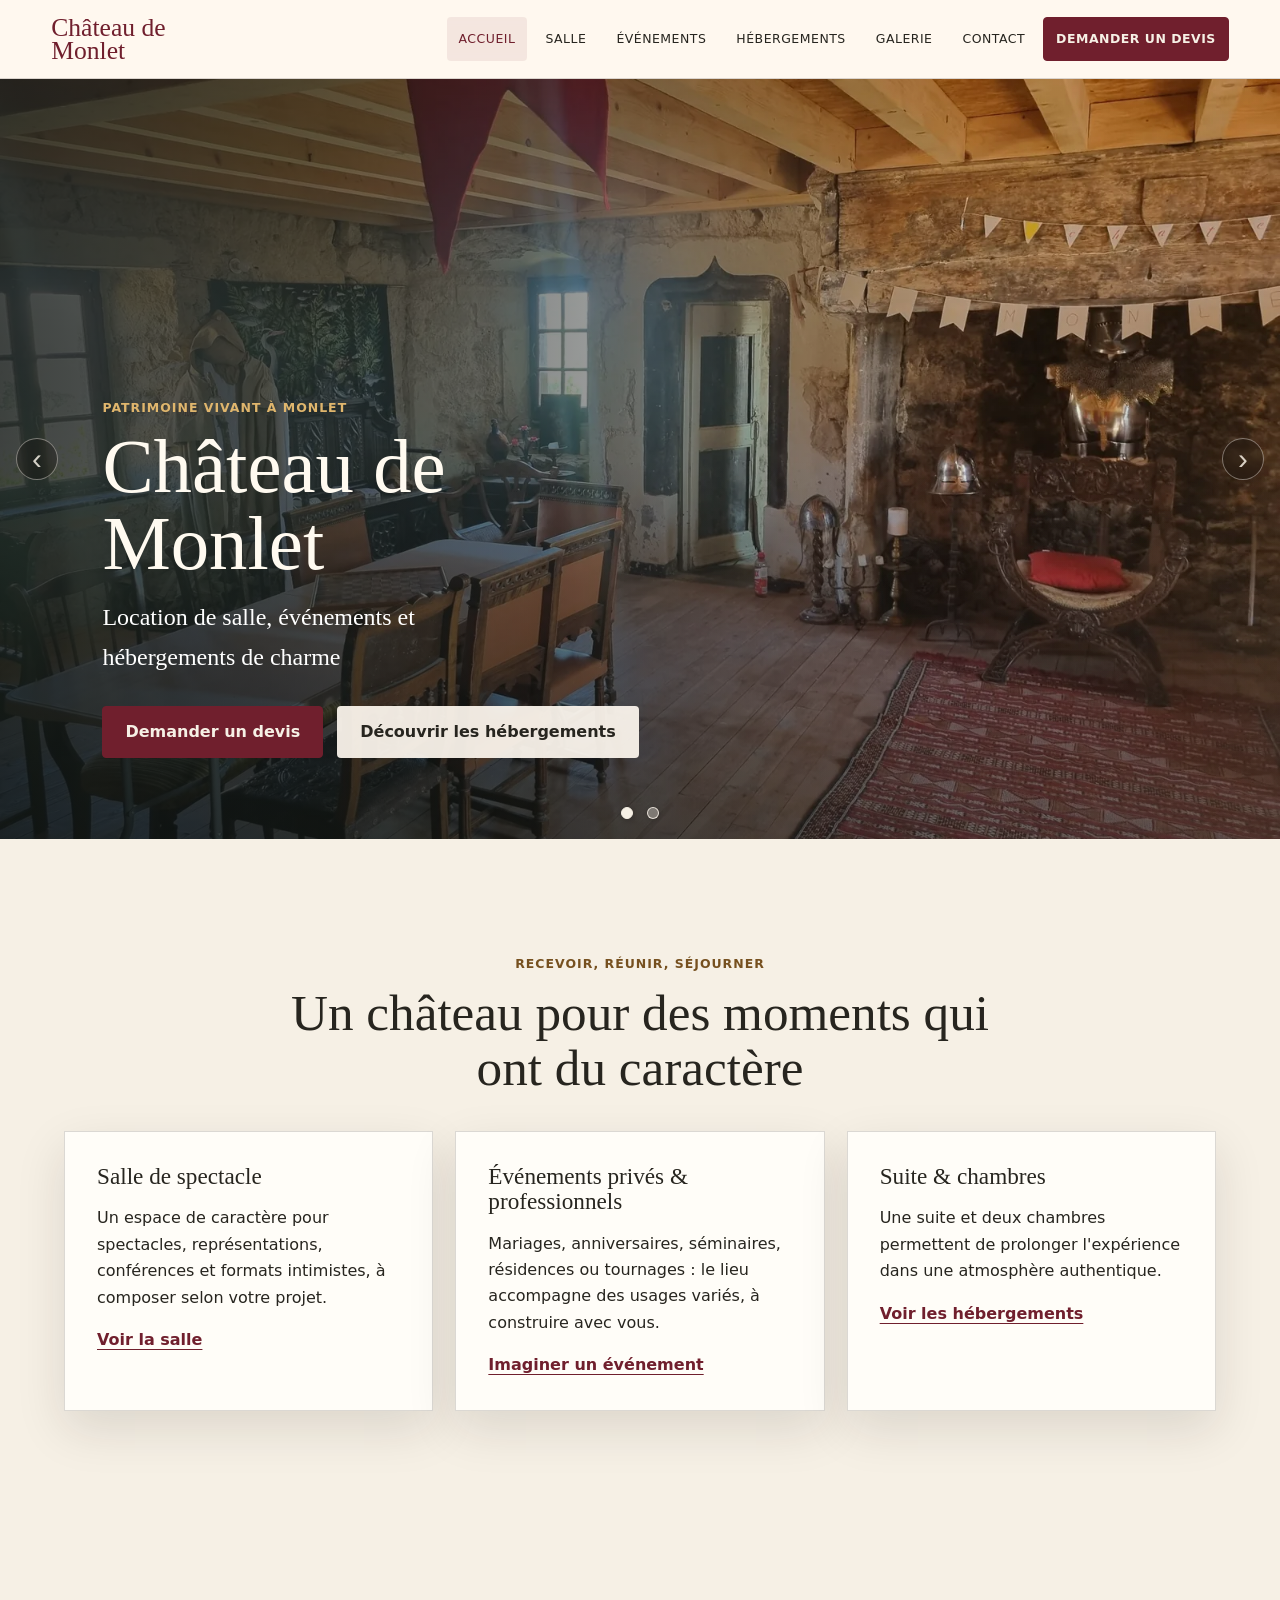
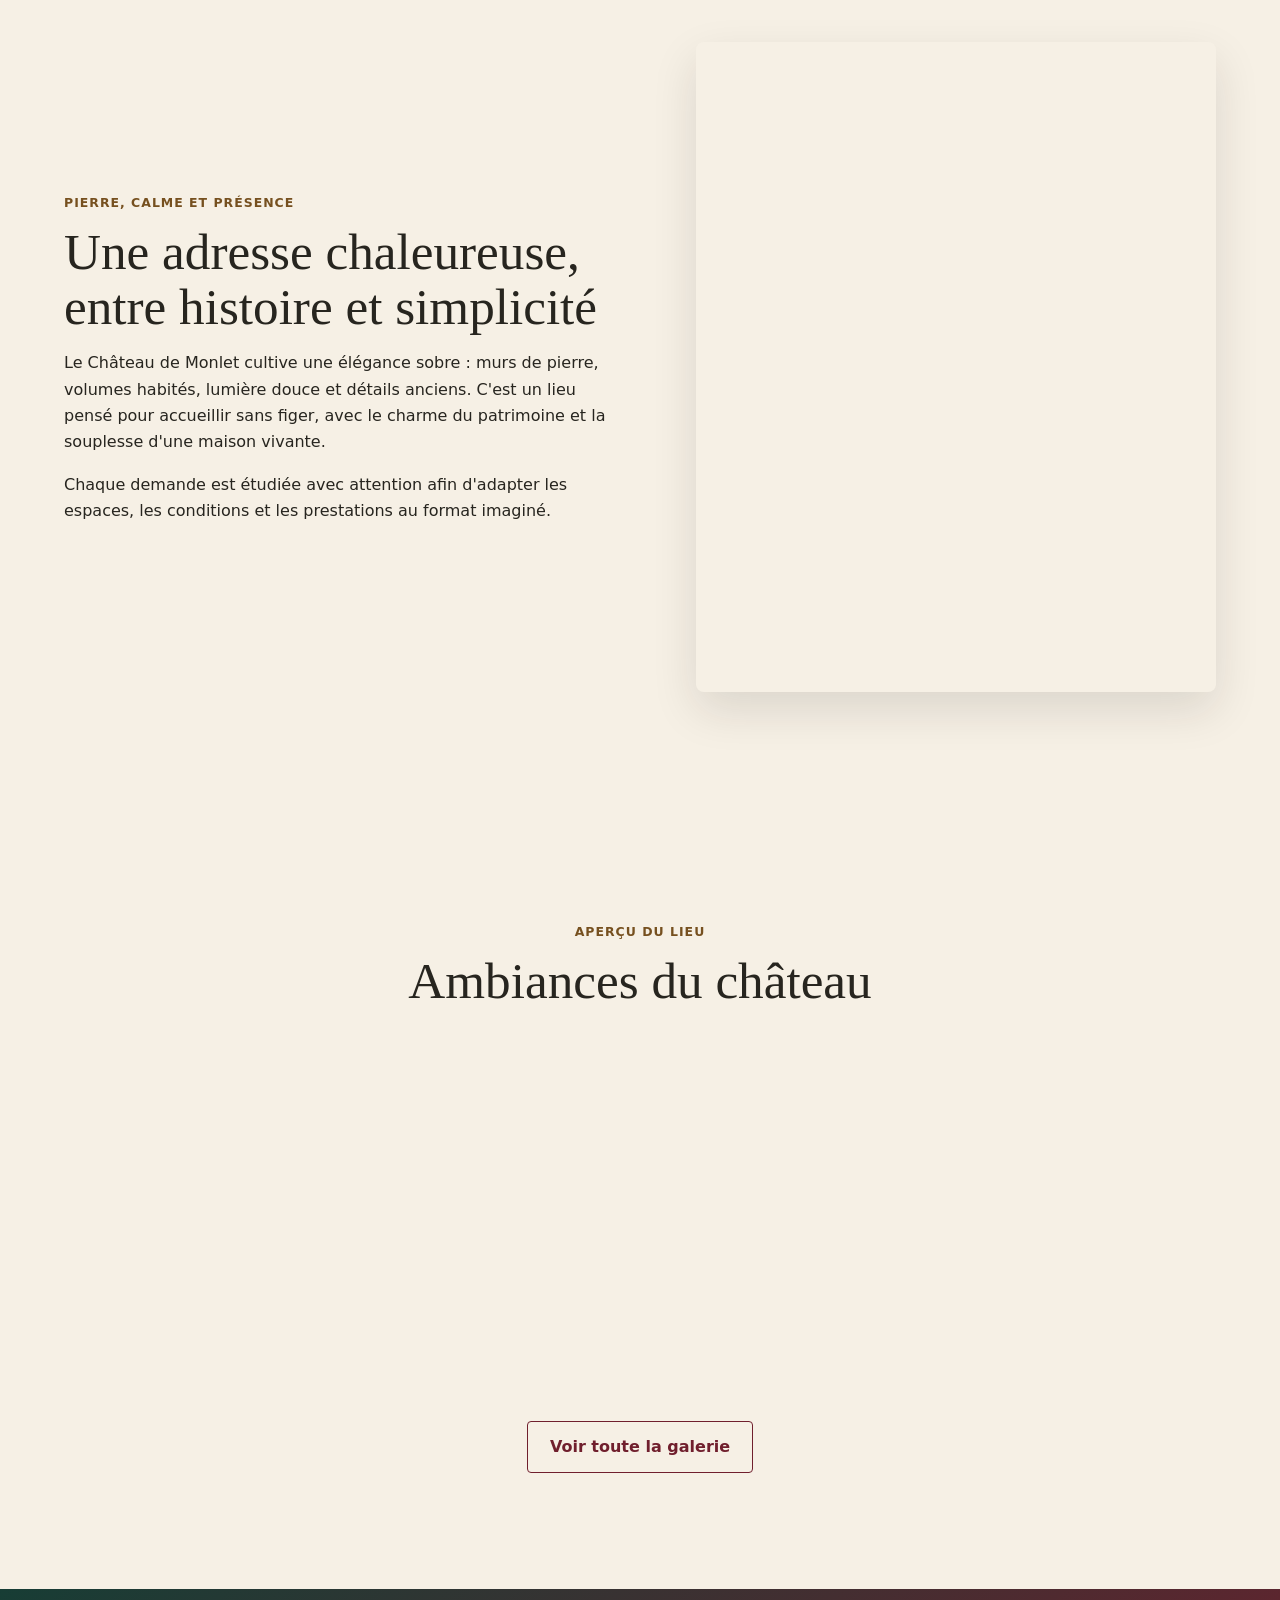
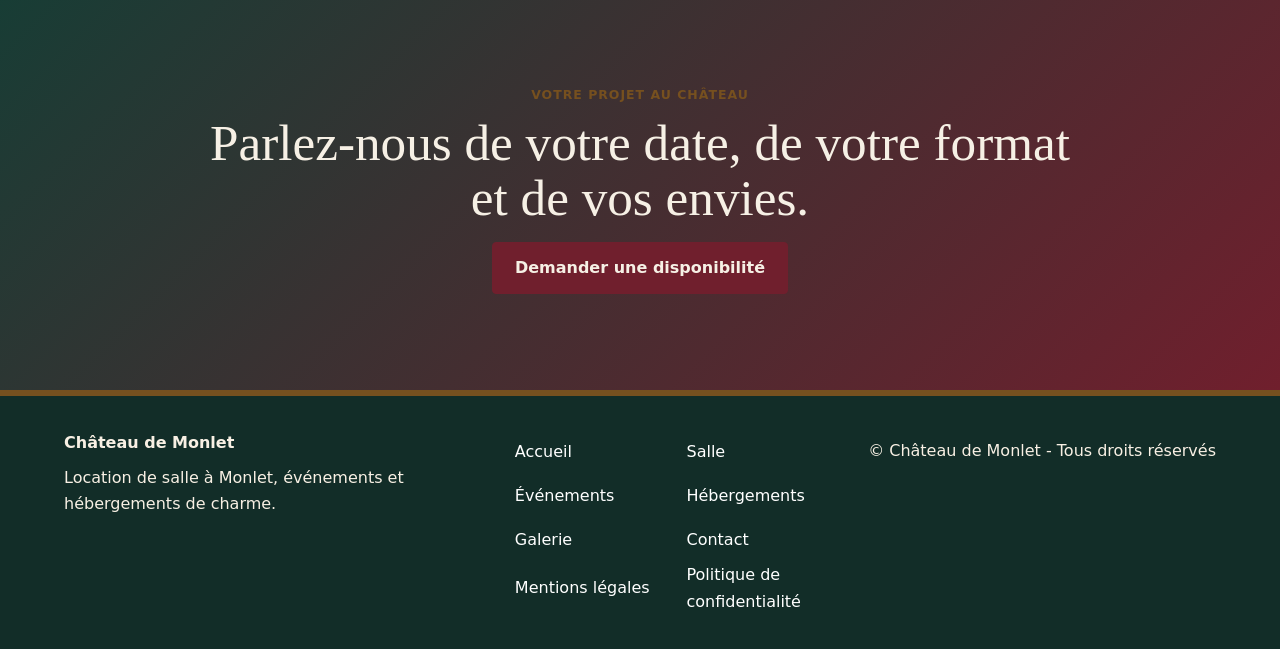
==== commit bc46e498: "Fusionne la V2.3 ciblee" ====
--- a/index.html
+++ b/index.html
@@ -101,7 +101,7 @@
       <div class="card-grid three">
         <article class="card">
           <h3>Salle de spectacle</h3>
-          <p>Un espace de caractère pour spectacles, représentations, conférences et formats intimistes, avec une configuration à préciser selon votre projet.</p>
+          <p>Un espace de caractère pour spectacles, représentations, conférences et formats intimistes, à composer selon votre projet.</p>
           <a href="salle.html">Voir la salle</a>
         </article>
         <article class="card">
@@ -111,7 +111,7 @@
         </article>
         <article class="card">
           <h3>Suite & chambres</h3>
-          <p>Une suite et deux chambres permettent de prolonger l'expérience dans une atmosphère authentique. Disponibilités à confirmer.</p>
+          <p>Une suite et deux chambres permettent de prolonger l'expérience dans une atmosphère authentique.</p>
           <a href="hebergements.html">Voir les hébergements</a>
         </article>
       </div>
--- a/assets/css/styles.css
+++ b/assets/css/styles.css
@@ -4,7 +4,8 @@
   --ink: #27251F;
   --wine: #701F2D;
   --wine-dark: #4C121D;
-  --gold: #A87932;
+  --gold: #76501F;
+  --gold-on-dark: #E0B66D;
   --gold-ornament: #B08A45;
   --forest: #173D35;
   --cream: #F6F0E5;
@@ -21,7 +22,7 @@
   margin: 0;
   font-family: var(--sans);
   color: var(--ink);
-  background: var(--stone);
+  background: var(--cream);
   line-height: 1.65;
   overflow-x: clip;
 }
@@ -32,6 +33,10 @@
   touch-action: none;
 }
 img { display: block; max-width: 100%; height: auto; }
+.breadcrumb { width: min(1180px, calc(100% - 40px)); margin: 20px auto 0; }
+.breadcrumb ol { display: flex; flex-wrap: wrap; gap: 8px; margin: 0; padding: 0; list-style: none; font-size: .9rem; }
+.breadcrumb li + li::before { content: "/"; margin-right: 8px; color: #625c52; }
+.breadcrumb a { color: var(--wine); }
 picture { display: block; max-width: 100%; }
 a { color: inherit; }
 :focus-visible { outline: 3px solid var(--focus); outline-offset: 4px; }
@@ -278,7 +283,7 @@
   text-align: left;
 }
 .hero-introduction .eyebrow {
-  color: #E0B66D;
+  color: var(--gold-on-dark);
 }
 .hero-introduction h1 {
   margin: .5rem 0 1rem;
@@ -445,7 +450,7 @@
 }
 .wide { min-height: 240px; }
 .muted { background: var(--forest); color: #fff; }
-.muted .eyebrow { color: #E0B66D; }
+.muted .eyebrow { color: var(--gold-on-dark); }
 
 .split-section {
   display: grid;
@@ -618,8 +623,7 @@
 }
 @media (hover: hover) {
   .gallery-item:hover img {
-    transform: scale(1.035);
-    filter: saturate(1.08);
+    filter: saturate(1.04) brightness(1.04);
   }
 }
 .gallery-item:focus-visible {
@@ -627,8 +631,7 @@
   outline-offset: 4px;
 }
 .gallery-item:focus-visible img {
-  transform: scale(1.025);
-  filter: saturate(1.08);
+  filter: saturate(1.04) brightness(1.04);
 }
 .lightbox {
   position: fixed;
@@ -712,12 +715,6 @@
 .lightbox-prev { left: calc(16px + env(safe-area-inset-left)); }
 .lightbox-next { right: calc(16px + env(safe-area-inset-right)); }
 
-@media (max-width: 1180px) {
-  .gallery-grid {
-    grid-template-columns: repeat(3, minmax(0, 1fr));
-  }
-}
-
 .contact-layout {
   width: min(1160px, calc(100% - 40px));
   margin: 0 auto clamp(62px, 8vw, 100px);
@@ -768,7 +765,7 @@
 textarea:focus,
 button:focus-visible,
 a:focus-visible {
-  outline: 3px solid rgba(176, 138, 69, .55);
+  outline: 3px solid var(--focus);
   outline-offset: 2px;
 }
 .form-status {
@@ -783,16 +780,49 @@
   font-size: .95rem;
 }
 .contact-side { display: grid; gap: 18px; align-content: start; }
-.map-placeholder {
-  min-height: 280px;
+.request-steps {
+  padding: 24px;
+  border: 1px solid var(--line);
+  background: var(--paper);
+  box-shadow: var(--shadow);
+}
+.request-steps h2 {
+  margin: 0 0 18px;
+  color: var(--wine);
+  font-size: 1.55rem;
+  line-height: 1.15;
+}
+.request-steps ol {
+  margin: 0;
+  padding: 0;
+  list-style: none;
+  counter-reset: request-step;
+}
+.request-steps li {
+  position: relative;
+  min-height: 52px;
+  padding: 0 0 18px 48px;
+  counter-increment: request-step;
+}
+.request-steps li:last-child { padding-bottom: 0; }
+.request-steps li::before {
+  content: counter(request-step);
+  position: absolute;
+  top: 0;
+  left: 0;
   display: grid;
   place-items: center;
-  border: 1px dashed rgba(38, 61, 43, .45);
-  border-radius: 8px;
-  background: rgba(38, 61, 43, .08);
-  color: var(--forest);
+  width: 34px;
+  height: 34px;
+  border-radius: 50%;
+  color: #fff;
+  background: var(--wine);
+  font-family: var(--serif);
   font-weight: 700;
 }
+.request-steps strong,
+.request-steps span { display: block; }
+.request-steps span { margin-top: 3px; font-size: .93rem; line-height: 1.45; }
 
 .site-footer {
   display: grid;
@@ -810,7 +840,7 @@
   gap: 0 18px;
 }
 .site-footer a { display: flex; align-items: center; min-height: 44px; color: #fff; text-decoration: none; }
-.site-footer a:hover { color: var(--gold); }
+.site-footer a:hover { color: var(--gold-on-dark); }
 
 @media (max-width: 920px) {
   .js-enabled .nav-toggle { display: block; }
@@ -876,6 +906,8 @@
 }
 
 @media (max-width: 1024px) {
+  .hero-slide-focus-45 { --slide-position: 48% center; }
+  .hero-slide-focus-fireplace { --slide-position: 64% center; }
   .hero-carousel {
     height: clamp(520px, calc(100svh - 80px), 680px);
   }
@@ -939,6 +971,13 @@
 }
 
 @media (max-width: 600px) {
+  .hero-carousel-btn { display: none; }
+  .hero-carousel-dots { bottom: 8px; gap: 0; }
+  .hero-carousel-dots button {
+    width: 44px;
+    height: 44px;
+    padding: 0;
+  }
   .hero-introduction {
     left: 1.25rem;
     right: 1.25rem;
@@ -1002,12 +1041,14 @@
   .hero-carousel {
     height: clamp(540px, calc(100svh - 68px), 620px);
   }
+  .gallery-grid { columns: 1; }
+  .hero-slide-focus-45 { --slide-position: 44% center; }
+  .hero-slide-focus-fireplace { --slide-position: 68% center; }
   .hero-carousel-prev { left: .6rem; }
   .hero-carousel-next { right: .6rem; }
 }
 
 @media (max-width: 360px) {
-  .gallery-grid { columns: 1; }
   .site-footer nav { grid-template-columns: 1fr; }
 }
 
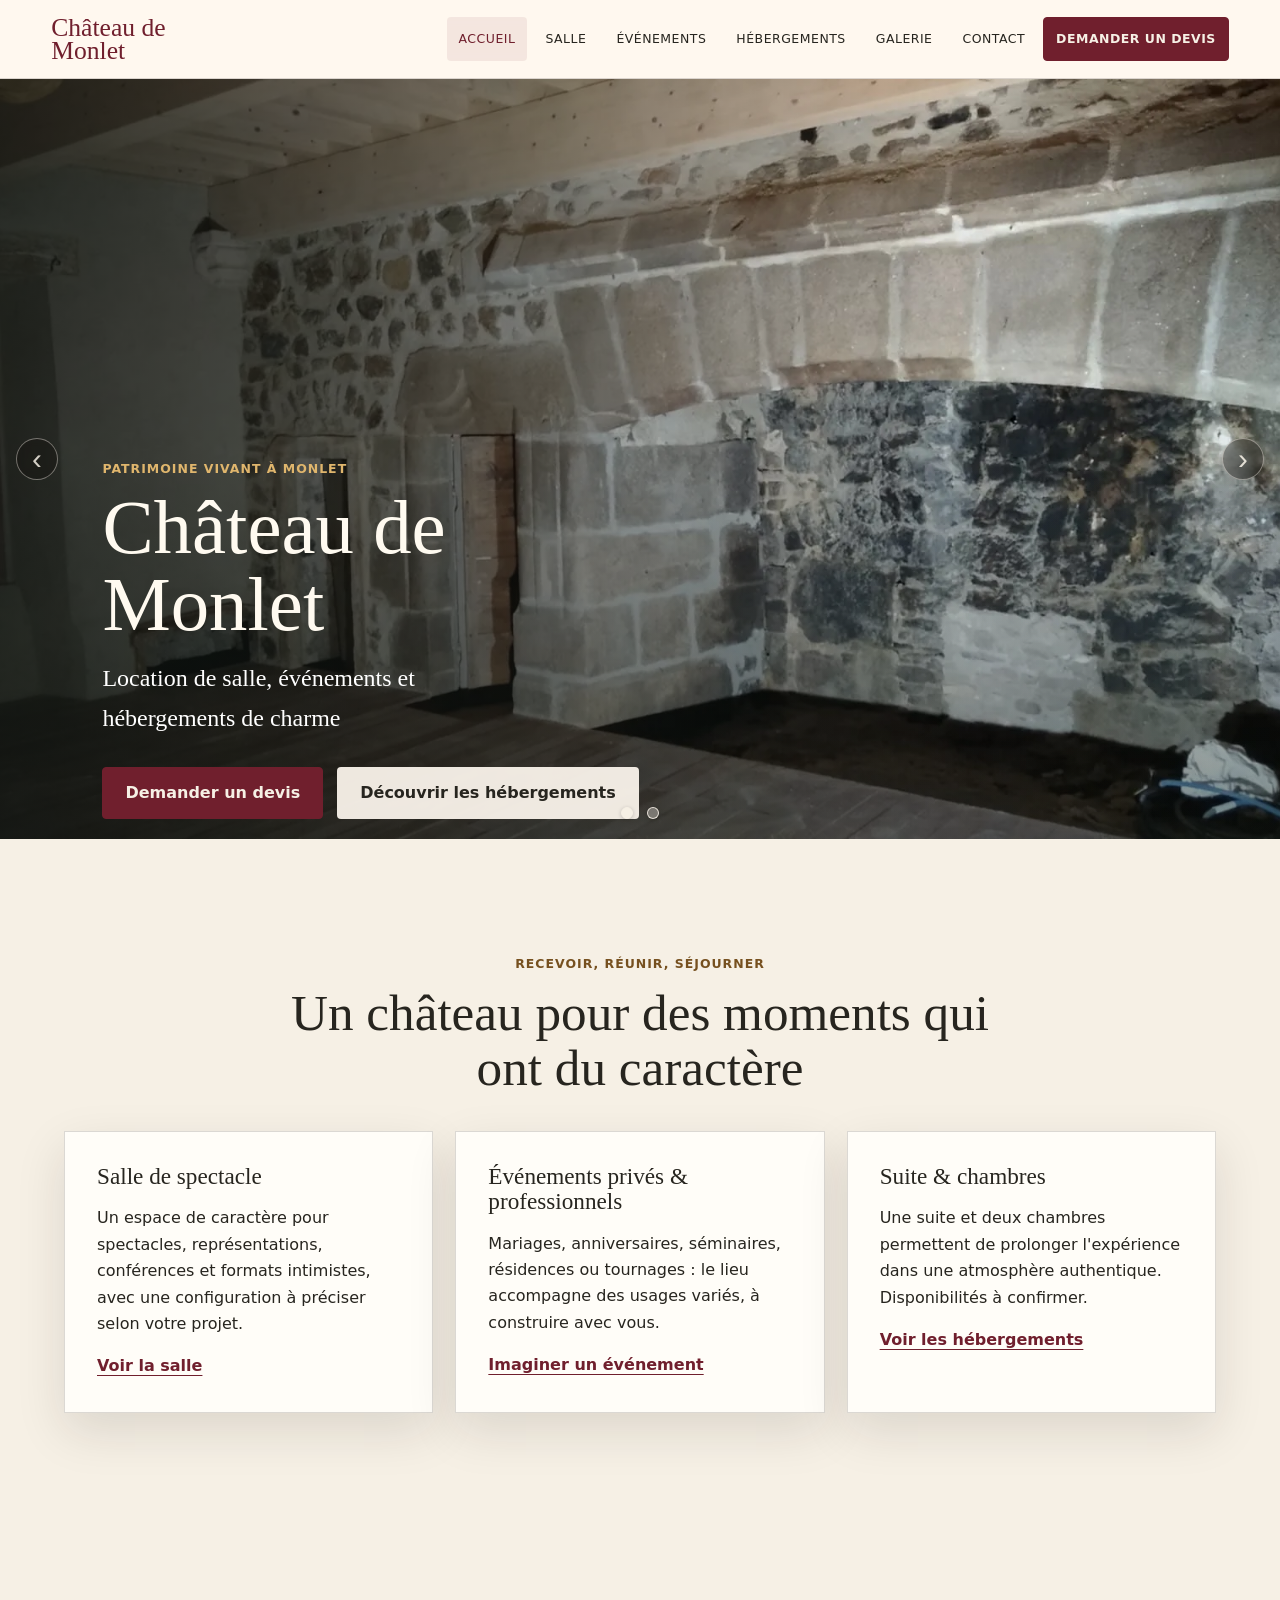
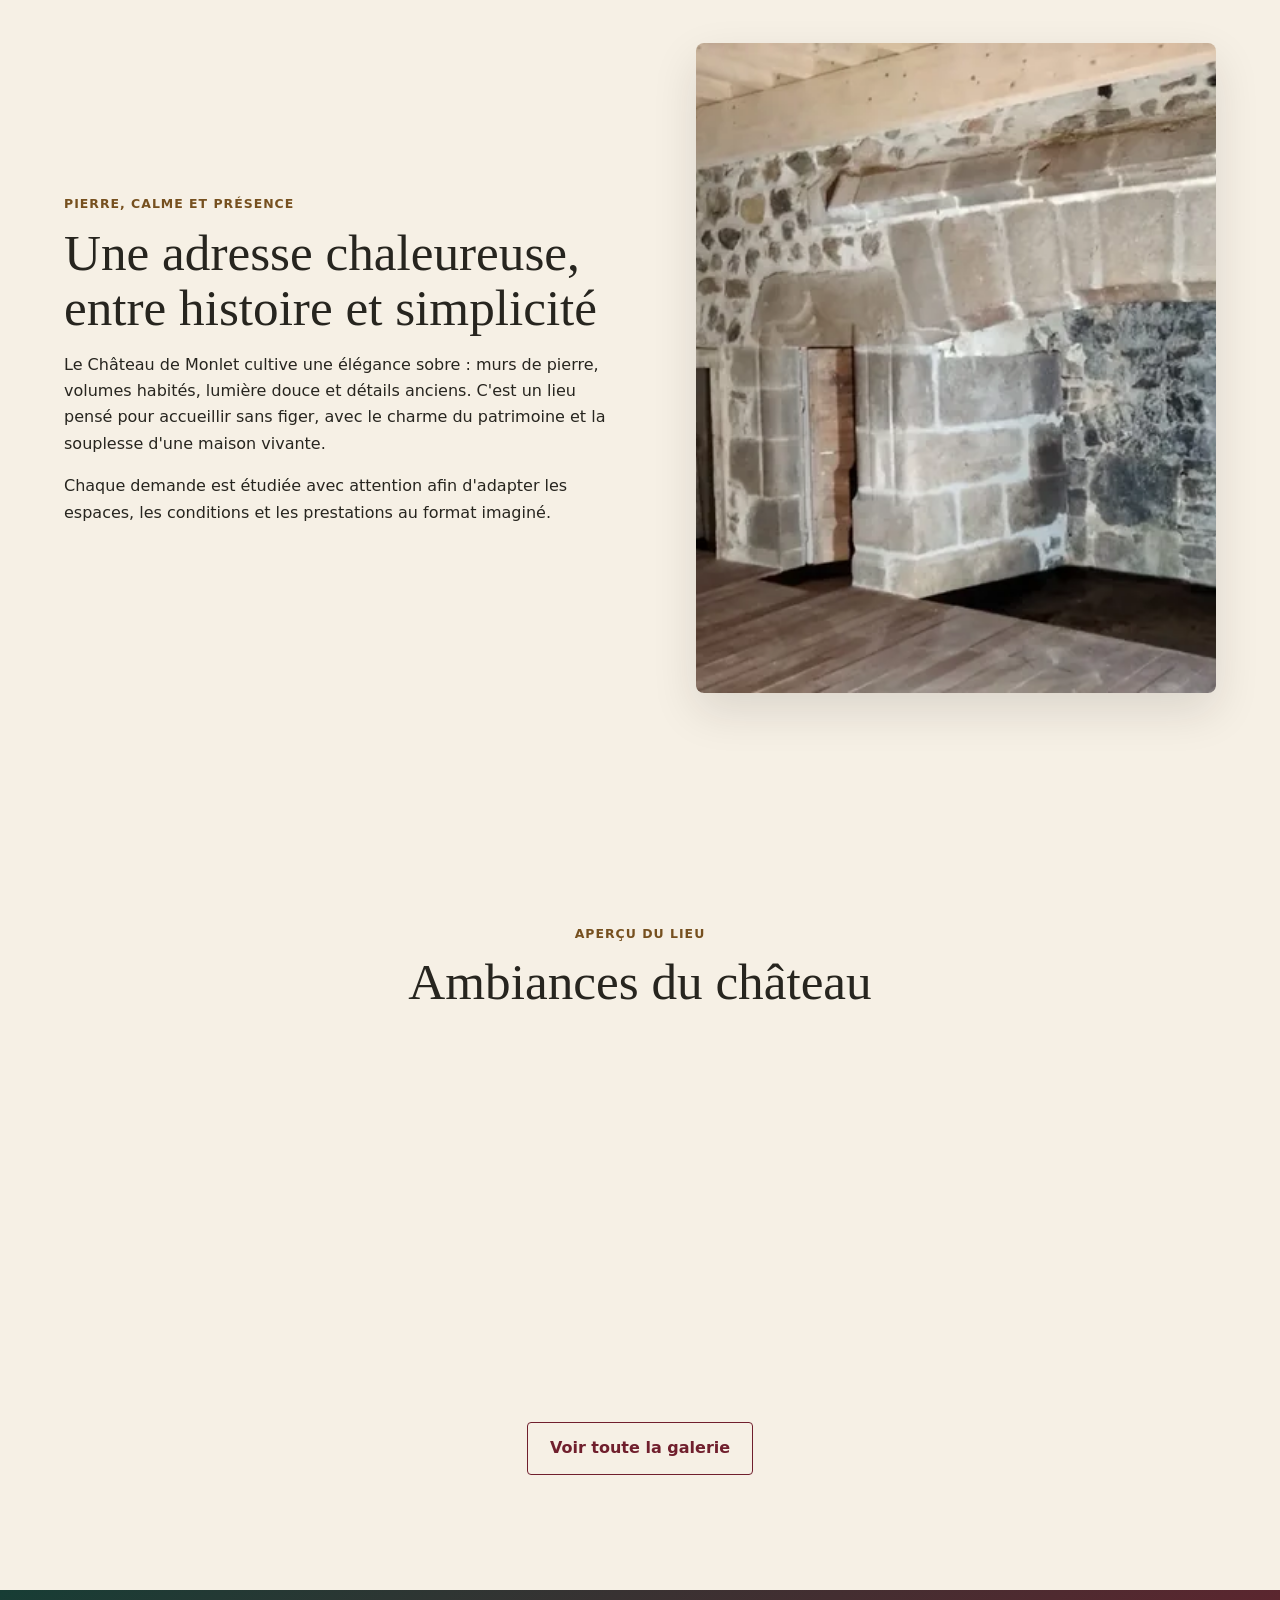
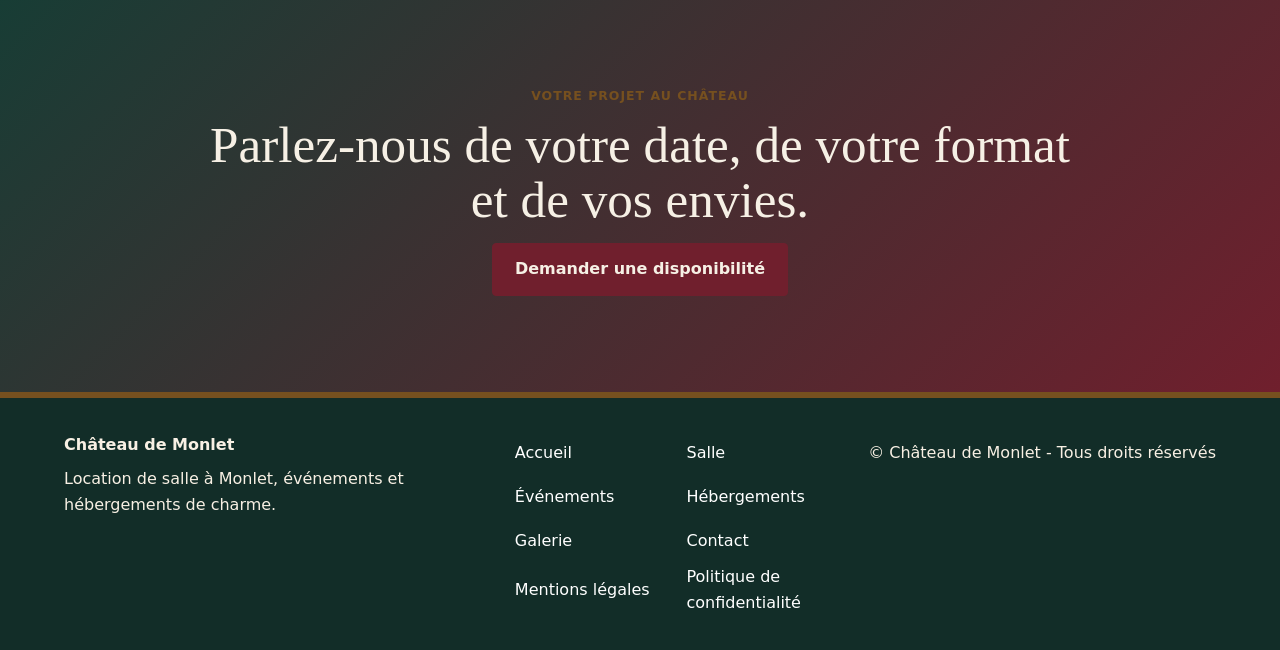
==== commit 3d835f28: "Corrige les textes alternatifs des images" ====
--- a/index.html
+++ b/index.html
@@ -67,29 +67,29 @@
         <div class="hero-slides">
           <div class="hero-slide is-active">
             <picture>
-              <source type="image/webp" srcset="assets/images/1000008930-480.webp 480w, assets/images/1000008930-768.webp 768w, assets/images/1000008930-1200.webp 1200w, assets/images/1000008930-1600.webp 1600w, assets/images/1000008930.webp 2048w" sizes="100vw">
-              <img class="hero-slide-focus-45" src="assets/images/1000008930.jpg" srcset="assets/images/1000008930-480.jpg 480w, assets/images/1000008930-768.jpg 768w, assets/images/1000008930-1200.jpg 1200w, assets/images/1000008930-1600.jpg 1600w, assets/images/1000008930.jpg 2048w" sizes="100vw" alt="Salle de caractère du Château de Monlet" width="2048" height="1536" loading="eager" fetchpriority="high" decoding="async">
+              <source type="image/webp" srcset="assets/images/1000022111-480.webp 480w, assets/images/1000022111-768.webp 768w, assets/images/1000022111-1200.webp 1200w, assets/images/1000022111.webp 1600w" sizes="(max-width: 480px) calc(100vw - 1rem), (max-width: 768px) calc(100vw - 1.5rem), (max-width: 1024px) calc(100vw - 2rem), 1240px">
+              <img class="hero-slide-focus-fireplace" src="assets/images/1000022111.jpg" srcset="assets/images/1000022111-480.jpg 480w, assets/images/1000022111-768.jpg 768w, assets/images/1000022111-1200.jpg 1200w, assets/images/1000022111.jpg 1600w" sizes="(max-width: 480px) calc(100vw - 1rem), (max-width: 768px) calc(100vw - 1.5rem), (max-width: 1024px) calc(100vw - 2rem), 1240px" alt="Salle intérieure avec cheminée du Château de Monlet" width="1600" height="900" loading="eager" fetchpriority="high" decoding="async">
             </picture>
           </div>
           <div class="hero-slide">
             <picture>
-              <source type="image/webp" srcset="assets/images/1000022111-480.webp 480w, assets/images/1000022111-768.webp 768w, assets/images/1000022111-1200.webp 1200w, assets/images/1000022111.webp 1600w" sizes="100vw">
-              <img class="hero-slide-focus-fireplace" src="assets/images/1000022111.jpg" srcset="assets/images/1000022111-480.jpg 480w, assets/images/1000022111-768.jpg 768w, assets/images/1000022111-1200.jpg 1200w, assets/images/1000022111.jpg 1600w" sizes="100vw" alt="Salle intérieure avec cheminée du Château de Monlet" width="1600" height="900" loading="lazy" decoding="async">
+              <source type="image/webp" srcset="assets/images/1000008930-480.webp 480w, assets/images/1000008930-768.webp 768w, assets/images/1000008930-1200.webp 1200w, assets/images/1000008930-1600.webp 1600w, assets/images/1000008930.webp 2048w" sizes="(max-width: 480px) calc(100vw - 1rem), (max-width: 768px) calc(100vw - 1.5rem), (max-width: 1024px) calc(100vw - 2rem), 1240px">
+              <img class="hero-slide-focus-45" src="assets/images/1000008930.jpg" srcset="assets/images/1000008930-480.jpg 480w, assets/images/1000008930-768.jpg 768w, assets/images/1000008930-1200.jpg 1200w, assets/images/1000008930-1600.jpg 1600w, assets/images/1000008930.jpg 2048w" sizes="(max-width: 480px) calc(100vw - 1rem), (max-width: 768px) calc(100vw - 1.5rem), (max-width: 1024px) calc(100vw - 2rem), 1240px" alt="Salle de caractère du Château de Monlet" width="2048" height="1536" loading="lazy" decoding="async">
             </picture>
-          </div>
-        </div>
-        <div class="hero-introduction">
-          <p class="eyebrow">Patrimoine vivant à Monlet</p>
-          <h1>Château de Monlet</h1>
-          <p>Location de salle, événements et hébergements de charme</p>
-          <div class="hero-actions">
-            <a class="btn btn-primary" href="contact.html">Demander un devis</a>
-            <a class="btn btn-light" href="hebergements.html">Découvrir les hébergements</a>
           </div>
         </div>
         <button class="hero-carousel-btn hero-carousel-prev" type="button" aria-label="Afficher la photo précédente">&#8249;</button>
         <button class="hero-carousel-btn hero-carousel-next" type="button" aria-label="Afficher la photo suivante">&#8250;</button>
         <div class="hero-carousel-dots" aria-label="Navigation du carrousel"></div>
+      </div>
+      <div class="hero-introduction">
+        <p class="eyebrow">Patrimoine vivant à Monlet</p>
+        <h1>Château de Monlet</h1>
+        <p>Location de salle, événements et hébergements de charme</p>
+        <div class="hero-actions">
+          <a class="btn btn-primary" href="contact.html">Demander un devis</a>
+          <a class="btn btn-light" href="hebergements.html">Découvrir les hébergements</a>
+        </div>
       </div>
     </section>
 
@@ -101,7 +101,7 @@
       <div class="card-grid three">
         <article class="card">
           <h3>Salle de spectacle</h3>
-          <p>Un espace de caractère pour spectacles, représentations, conférences et formats intimistes, à composer selon votre projet.</p>
+          <p>Un espace de caractère pour spectacles, représentations, conférences et formats intimistes, avec une configuration à préciser selon votre projet.</p>
           <a href="salle.html">Voir la salle</a>
         </article>
         <article class="card">
@@ -111,7 +111,7 @@
         </article>
         <article class="card">
           <h3>Suite & chambres</h3>
-          <p>Une suite et deux chambres permettent de prolonger l'expérience dans une atmosphère authentique.</p>
+          <p>Une suite et deux chambres permettent de prolonger l'expérience dans une atmosphère authentique. Disponibilités à confirmer.</p>
           <a href="hebergements.html">Voir les hébergements</a>
         </article>
       </div>
@@ -138,11 +138,11 @@
       <div class="gallery-preview">
         <picture>
           <source type="image/webp" srcset="assets/images/1000008927-480.webp 480w, assets/images/1000008927-768.webp 768w, assets/images/1000008927-1200.webp 1200w, assets/images/1000008927.webp 1536w" sizes="(max-width: 560px) calc(100vw - 40px), (max-width: 920px) calc((100vw - 54px) / 2), 520px">
-          <img src="assets/images/1000008927.jpg" srcset="assets/images/1000008927-480.jpg 480w, assets/images/1000008927-768.jpg 768w, assets/images/1000008927-1200.jpg 1200w, assets/images/1000008927.jpg 1536w" sizes="(max-width: 560px) calc(100vw - 40px), (max-width: 920px) calc((100vw - 54px) / 2), 520px" alt="Détail intérieur du Château de Monlet" width="1536" height="2048" loading="lazy" decoding="async">
+        <img src="assets/images/1000008927.jpg" srcset="assets/images/1000008927-480.jpg 480w, assets/images/1000008927-768.jpg 768w, assets/images/1000008927-1200.jpg 1200w, assets/images/1000008927.jpg 1536w" sizes="(max-width: 560px) calc(100vw - 40px), (max-width: 920px) calc((100vw - 54px) / 2), 520px" alt="Chambre avec lit en bois et fenêtre à vitrail" width="1536" height="2048" loading="lazy" decoding="async">
         </picture>
         <picture>
           <source type="image/webp" srcset="assets/images/1000017905-480.webp 480w, assets/images/1000017905-768.webp 768w, assets/images/1000017905.webp 1200w" sizes="(max-width: 560px) calc(100vw - 40px), (max-width: 920px) calc((100vw - 54px) / 2), 520px">
-          <img src="assets/images/1000017905.jpg" srcset="assets/images/1000017905-480.jpg 480w, assets/images/1000017905-768.jpg 768w, assets/images/1000017905.jpg 1200w" sizes="(max-width: 560px) calc(100vw - 40px), (max-width: 920px) calc((100vw - 54px) / 2), 520px" alt="Espace de charme au Château de Monlet" width="1200" height="1600" loading="lazy" decoding="async">
+          <img src="assets/images/1000017905.jpg" srcset="assets/images/1000017905-480.jpg 480w, assets/images/1000017905-768.jpg 768w, assets/images/1000017905.jpg 1200w" sizes="(max-width: 560px) calc(100vw - 40px), (max-width: 920px) calc((100vw - 54px) / 2), 520px" alt="Escalier en pierre dans une tour du Château de Monlet" width="1200" height="1600" loading="lazy" decoding="async">
         </picture>
         <picture>
           <source type="image/webp" srcset="assets/images/1000017908-480.webp 480w, assets/images/1000017908-768.webp 768w, assets/images/1000017908.webp 1200w" sizes="(max-width: 560px) calc(100vw - 40px), (max-width: 920px) calc((100vw - 54px) / 2), 520px">
@@ -150,7 +150,7 @@
         </picture>
         <picture>
           <source type="image/webp" srcset="assets/images/1000042227-480.webp 480w, assets/images/1000042227-768.webp 768w, assets/images/1000042227-1200.webp 1200w, assets/images/1000042227.webp 1536w" sizes="(max-width: 560px) calc(100vw - 40px), (max-width: 920px) calc((100vw - 54px) / 2), 520px">
-          <img src="assets/images/1000042227.jpg" srcset="assets/images/1000042227-480.jpg 480w, assets/images/1000042227-768.jpg 768w, assets/images/1000042227-1200.jpg 1200w, assets/images/1000042227.jpg 1536w" sizes="(max-width: 560px) calc(100vw - 40px), (max-width: 920px) calc((100vw - 54px) / 2), 520px" alt="Vue intérieure du Château de Monlet" width="1536" height="2048" loading="lazy" decoding="async">
+          <img src="assets/images/1000042227.jpg" srcset="assets/images/1000042227-480.jpg 480w, assets/images/1000042227-768.jpg 768w, assets/images/1000042227-1200.jpg 1200w, assets/images/1000042227.jpg 1536w" sizes="(max-width: 560px) calc(100vw - 40px), (max-width: 920px) calc((100vw - 54px) / 2), 520px" alt="Blason sculpté dans la pierre du Château de Monlet" width="1536" height="2048" loading="lazy" decoding="async">
         </picture>
       </div>
       <div class="center-actions">
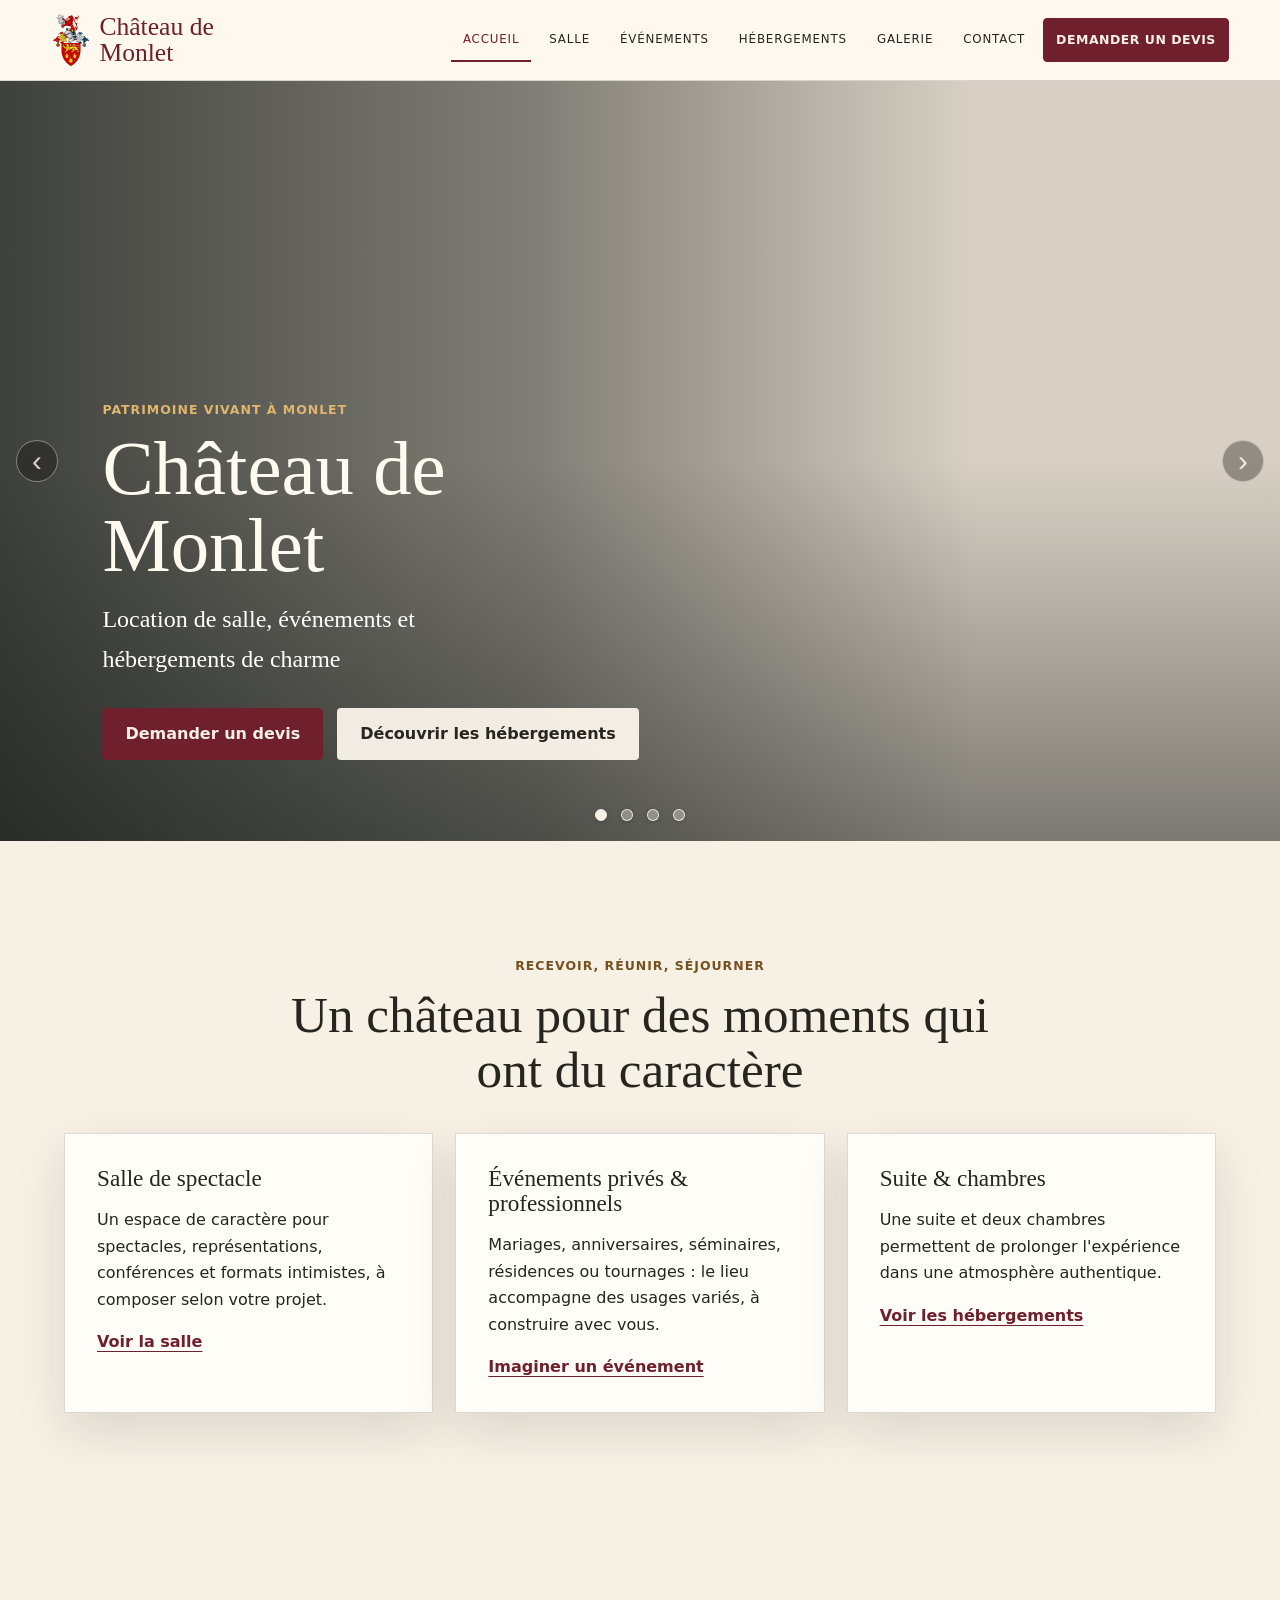
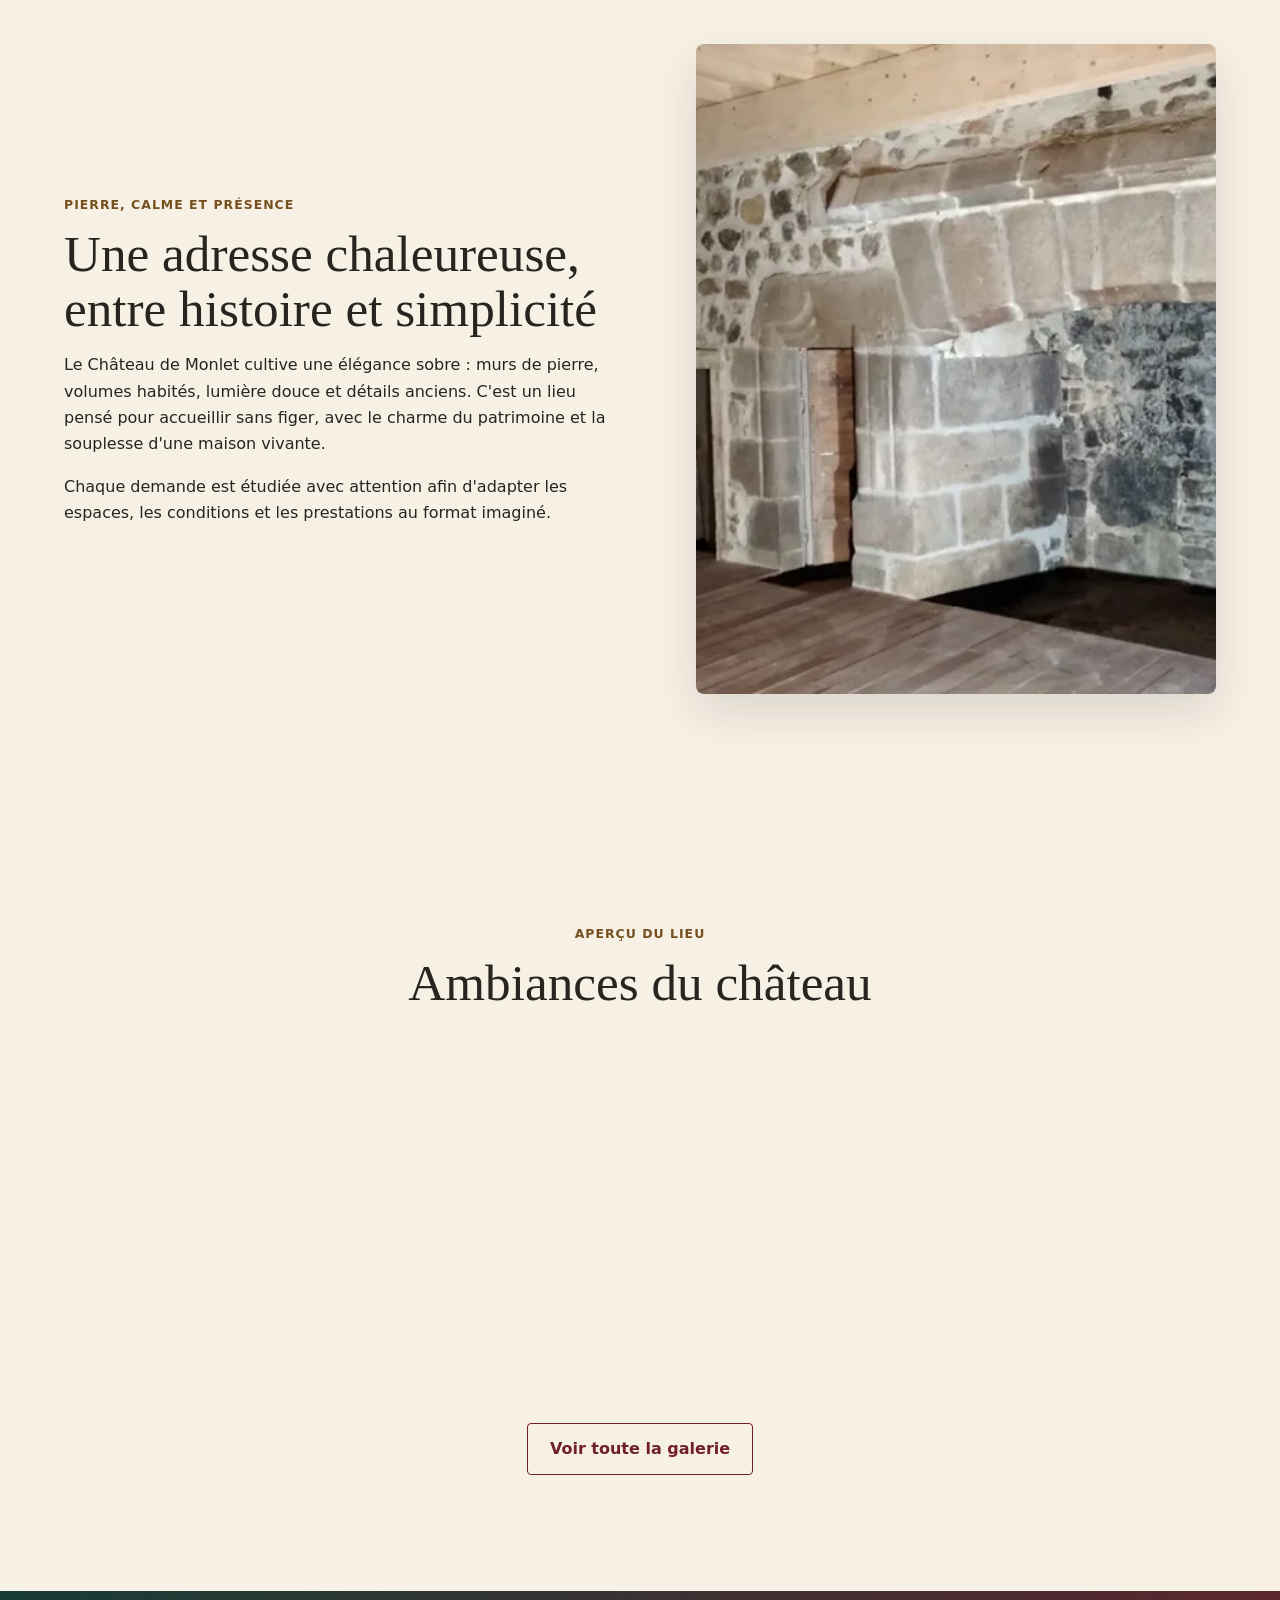
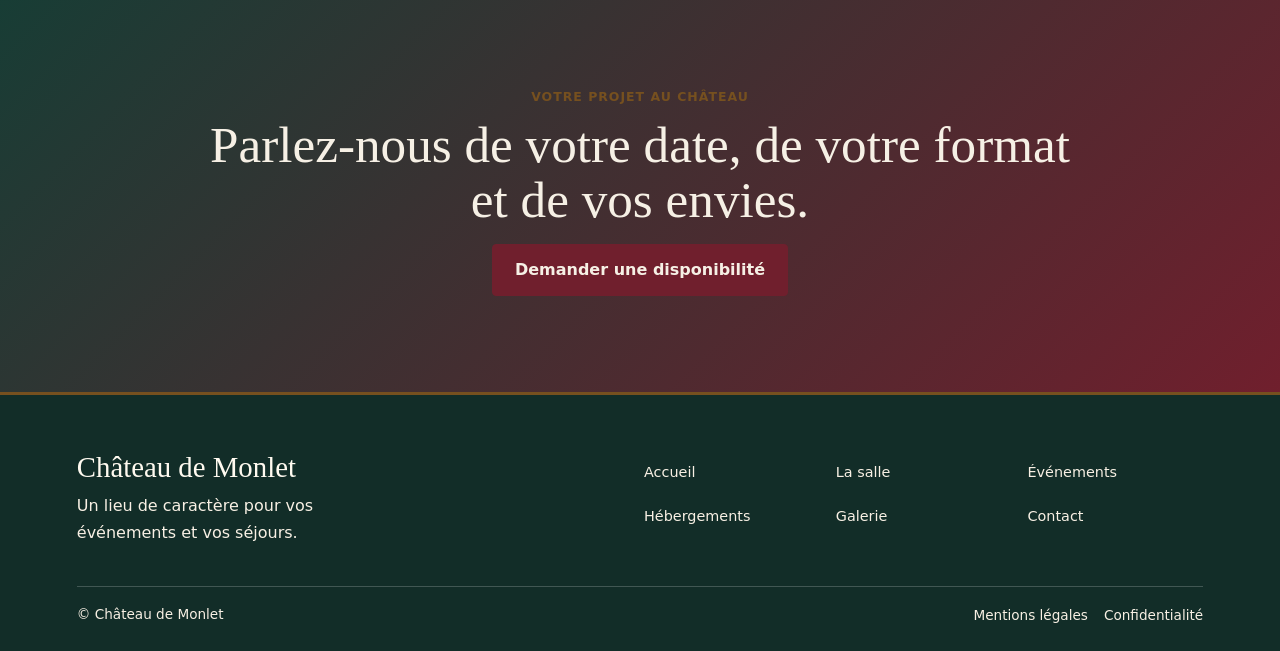
==== commit 55a7cb06: "Mettre à jour les photos et les pages du château" ====
--- a/index.html
+++ b/index.html
@@ -44,7 +44,7 @@
 <body data-page="accueil">
   <a class="skip-link" href="#contenu">Aller au contenu</a>
   <header class="site-header">
-    <a class="brand" href="index.html">Château de Monlet</a>
+    <a class="brand" href="index.html"><img class="brand-crest" src="assets/images/blason-monlet.webp" alt="" width="146" height="200"><span>Château de Monlet</span></a>
     <button class="nav-toggle" type="button" aria-expanded="false" aria-controls="site-nav">
       <span class="sr-only">Ouvrir le menu</span>
       <span></span><span></span><span></span>
@@ -67,29 +67,31 @@
         <div class="hero-slides">
           <div class="hero-slide is-active">
             <picture>
-              <source type="image/webp" srcset="assets/images/1000022111-480.webp 480w, assets/images/1000022111-768.webp 768w, assets/images/1000022111-1200.webp 1200w, assets/images/1000022111.webp 1600w" sizes="(max-width: 480px) calc(100vw - 1rem), (max-width: 768px) calc(100vw - 1.5rem), (max-width: 1024px) calc(100vw - 2rem), 1240px">
-              <img class="hero-slide-focus-fireplace" src="assets/images/1000022111.jpg" srcset="assets/images/1000022111-480.jpg 480w, assets/images/1000022111-768.jpg 768w, assets/images/1000022111-1200.jpg 1200w, assets/images/1000022111.jpg 1600w" sizes="(max-width: 480px) calc(100vw - 1rem), (max-width: 768px) calc(100vw - 1.5rem), (max-width: 1024px) calc(100vw - 2rem), 1240px" alt="Salle intérieure avec cheminée du Château de Monlet" width="1600" height="900" loading="eager" fetchpriority="high" decoding="async">
+              <source type="image/webp" srcset="assets/images/1000008930-480.webp 480w, assets/images/1000008930-768.webp 768w, assets/images/1000008930-1200.webp 1200w, assets/images/1000008930-1600.webp 1600w, assets/images/1000008930.webp 2048w" sizes="100vw">
+              <img class="hero-slide-focus-45" src="assets/images/1000008930.jpg" srcset="assets/images/1000008930-480.jpg 480w, assets/images/1000008930-768.jpg 768w, assets/images/1000008930-1200.jpg 1200w, assets/images/1000008930-1600.jpg 1600w, assets/images/1000008930.jpg 2048w" sizes="100vw" alt="Salle de caractère du Château de Monlet" width="2048" height="1536" loading="eager" fetchpriority="high" decoding="async">
             </picture>
           </div>
           <div class="hero-slide">
             <picture>
-              <source type="image/webp" srcset="assets/images/1000008930-480.webp 480w, assets/images/1000008930-768.webp 768w, assets/images/1000008930-1200.webp 1200w, assets/images/1000008930-1600.webp 1600w, assets/images/1000008930.webp 2048w" sizes="(max-width: 480px) calc(100vw - 1rem), (max-width: 768px) calc(100vw - 1.5rem), (max-width: 1024px) calc(100vw - 2rem), 1240px">
-              <img class="hero-slide-focus-45" src="assets/images/1000008930.jpg" srcset="assets/images/1000008930-480.jpg 480w, assets/images/1000008930-768.jpg 768w, assets/images/1000008930-1200.jpg 1200w, assets/images/1000008930-1600.jpg 1600w, assets/images/1000008930.jpg 2048w" sizes="(max-width: 480px) calc(100vw - 1rem), (max-width: 768px) calc(100vw - 1.5rem), (max-width: 1024px) calc(100vw - 2rem), 1240px" alt="Salle de caractère du Château de Monlet" width="2048" height="1536" loading="lazy" decoding="async">
+              <source type="image/webp" srcset="assets/images/1000022111-480.webp 480w, assets/images/1000022111-768.webp 768w, assets/images/1000022111-1200.webp 1200w, assets/images/1000022111.webp 1600w" sizes="100vw">
+              <img class="hero-slide-focus-fireplace" src="assets/images/1000022111.jpg" srcset="assets/images/1000022111-480.jpg 480w, assets/images/1000022111-768.jpg 768w, assets/images/1000022111-1200.jpg 1200w, assets/images/1000022111.jpg 1600w" sizes="100vw" alt="Salle intérieure avec cheminée du Château de Monlet" width="1600" height="900" loading="lazy" decoding="async">
             </picture>
+          </div>
+          <div class="hero-slide"><picture><img src="assets/images/monlet/chambre-rouge-1200.webp" srcset="assets/images/monlet/chambre-rouge-480.webp 480w, assets/images/monlet/chambre-rouge-768.webp 768w, assets/images/monlet/chambre-rouge-1200.webp 1200w" sizes="100vw" alt="Chambre au lit à baldaquin rouge" width="2048" height="1536" loading="lazy" decoding="async"></picture></div>
+          <div class="hero-slide"><picture><img src="assets/images/monlet/salle-cheminee-1200.webp" srcset="assets/images/monlet/salle-cheminee-480.webp 480w, assets/images/monlet/salle-cheminee-768.webp 768w, assets/images/monlet/salle-cheminee-1200.webp 1200w" sizes="100vw" alt="Grande cheminée et fauteuils dans la salle du château" width="2048" height="1536" loading="lazy" decoding="async"></picture></div>
+        </div>
+        <div class="hero-introduction">
+          <p class="eyebrow">Patrimoine vivant à Monlet</p>
+          <h1>Château de Monlet</h1>
+          <p>Location de salle, événements et hébergements de charme</p>
+          <div class="hero-actions">
+            <a class="btn btn-primary" href="contact.html">Demander un devis</a>
+            <a class="btn btn-light" href="hebergements.html">Découvrir les hébergements</a>
           </div>
         </div>
         <button class="hero-carousel-btn hero-carousel-prev" type="button" aria-label="Afficher la photo précédente">&#8249;</button>
         <button class="hero-carousel-btn hero-carousel-next" type="button" aria-label="Afficher la photo suivante">&#8250;</button>
         <div class="hero-carousel-dots" aria-label="Navigation du carrousel"></div>
-      </div>
-      <div class="hero-introduction">
-        <p class="eyebrow">Patrimoine vivant à Monlet</p>
-        <h1>Château de Monlet</h1>
-        <p>Location de salle, événements et hébergements de charme</p>
-        <div class="hero-actions">
-          <a class="btn btn-primary" href="contact.html">Demander un devis</a>
-          <a class="btn btn-light" href="hebergements.html">Découvrir les hébergements</a>
-        </div>
       </div>
     </section>
 
@@ -101,7 +103,7 @@
       <div class="card-grid three">
         <article class="card">
           <h3>Salle de spectacle</h3>
-          <p>Un espace de caractère pour spectacles, représentations, conférences et formats intimistes, avec une configuration à préciser selon votre projet.</p>
+          <p>Un espace de caractère pour spectacles, représentations, conférences et formats intimistes, à composer selon votre projet.</p>
           <a href="salle.html">Voir la salle</a>
         </article>
         <article class="card">
@@ -111,7 +113,7 @@
         </article>
         <article class="card">
           <h3>Suite & chambres</h3>
-          <p>Une suite et deux chambres permettent de prolonger l'expérience dans une atmosphère authentique. Disponibilités à confirmer.</p>
+          <p>Une suite et deux chambres permettent de prolonger l'expérience dans une atmosphère authentique.</p>
           <a href="hebergements.html">Voir les hébergements</a>
         </article>
       </div>
@@ -138,11 +140,11 @@
       <div class="gallery-preview">
         <picture>
           <source type="image/webp" srcset="assets/images/1000008927-480.webp 480w, assets/images/1000008927-768.webp 768w, assets/images/1000008927-1200.webp 1200w, assets/images/1000008927.webp 1536w" sizes="(max-width: 560px) calc(100vw - 40px), (max-width: 920px) calc((100vw - 54px) / 2), 520px">
-        <img src="assets/images/1000008927.jpg" srcset="assets/images/1000008927-480.jpg 480w, assets/images/1000008927-768.jpg 768w, assets/images/1000008927-1200.jpg 1200w, assets/images/1000008927.jpg 1536w" sizes="(max-width: 560px) calc(100vw - 40px), (max-width: 920px) calc((100vw - 54px) / 2), 520px" alt="Chambre avec lit en bois et fenêtre à vitrail" width="1536" height="2048" loading="lazy" decoding="async">
+          <img src="assets/images/1000008927.jpg" srcset="assets/images/1000008927-480.jpg 480w, assets/images/1000008927-768.jpg 768w, assets/images/1000008927-1200.jpg 1200w, assets/images/1000008927.jpg 1536w" sizes="(max-width: 560px) calc(100vw - 40px), (max-width: 920px) calc((100vw - 54px) / 2), 520px" alt="Détail intérieur du Château de Monlet" width="1536" height="2048" loading="lazy" decoding="async">
         </picture>
         <picture>
           <source type="image/webp" srcset="assets/images/1000017905-480.webp 480w, assets/images/1000017905-768.webp 768w, assets/images/1000017905.webp 1200w" sizes="(max-width: 560px) calc(100vw - 40px), (max-width: 920px) calc((100vw - 54px) / 2), 520px">
-          <img src="assets/images/1000017905.jpg" srcset="assets/images/1000017905-480.jpg 480w, assets/images/1000017905-768.jpg 768w, assets/images/1000017905.jpg 1200w" sizes="(max-width: 560px) calc(100vw - 40px), (max-width: 920px) calc((100vw - 54px) / 2), 520px" alt="Escalier en pierre dans une tour du Château de Monlet" width="1200" height="1600" loading="lazy" decoding="async">
+          <img src="assets/images/1000017905.jpg" srcset="assets/images/1000017905-480.jpg 480w, assets/images/1000017905-768.jpg 768w, assets/images/1000017905.jpg 1200w" sizes="(max-width: 560px) calc(100vw - 40px), (max-width: 920px) calc((100vw - 54px) / 2), 520px" alt="Espace de charme au Château de Monlet" width="1200" height="1600" loading="lazy" decoding="async">
         </picture>
         <picture>
           <source type="image/webp" srcset="assets/images/1000017908-480.webp 480w, assets/images/1000017908-768.webp 768w, assets/images/1000017908.webp 1200w" sizes="(max-width: 560px) calc(100vw - 40px), (max-width: 920px) calc((100vw - 54px) / 2), 520px">
@@ -150,7 +152,7 @@
         </picture>
         <picture>
           <source type="image/webp" srcset="assets/images/1000042227-480.webp 480w, assets/images/1000042227-768.webp 768w, assets/images/1000042227-1200.webp 1200w, assets/images/1000042227.webp 1536w" sizes="(max-width: 560px) calc(100vw - 40px), (max-width: 920px) calc((100vw - 54px) / 2), 520px">
-          <img src="assets/images/1000042227.jpg" srcset="assets/images/1000042227-480.jpg 480w, assets/images/1000042227-768.jpg 768w, assets/images/1000042227-1200.jpg 1200w, assets/images/1000042227.jpg 1536w" sizes="(max-width: 560px) calc(100vw - 40px), (max-width: 920px) calc((100vw - 54px) / 2), 520px" alt="Blason sculpté dans la pierre du Château de Monlet" width="1536" height="2048" loading="lazy" decoding="async">
+          <img src="assets/images/1000042227.jpg" srcset="assets/images/1000042227-480.jpg 480w, assets/images/1000042227-768.jpg 768w, assets/images/1000042227-1200.jpg 1200w, assets/images/1000042227.jpg 1536w" sizes="(max-width: 560px) calc(100vw - 40px), (max-width: 920px) calc((100vw - 54px) / 2), 520px" alt="Vue intérieure du Château de Monlet" width="1536" height="2048" loading="lazy" decoding="async">
         </picture>
       </div>
       <div class="center-actions">
@@ -166,21 +168,9 @@
   </main>
 
   <footer class="site-footer">
-    <div>
-      <strong>Château de Monlet</strong>
-      <p>Location de salle à Monlet, événements et hébergements de charme.</p>
-    </div>
-    <nav aria-label="Navigation pied de page">
-      <a href="index.html">Accueil</a>
-      <a href="salle.html">Salle</a>
-      <a href="evenements.html">Événements</a>
-      <a href="hebergements.html">Hébergements</a>
-      <a href="galerie.html">Galerie</a>
-      <a href="contact.html">Contact</a>
-      <a href="mentions-legales.html">Mentions légales</a>
-      <a href="politique-confidentialite.html">Politique de confidentialité</a>
-    </nav>
-    <p>© Château de Monlet - Tous droits réservés</p>
+    <div class="footer-brand"><strong>Château de Monlet</strong><p>Un lieu de caractère pour vos événements et vos séjours.</p></div>
+    <nav aria-label="Navigation pied de page"><a href="index.html">Accueil</a><a href="salle.html">La salle</a><a href="evenements.html">Événements</a><a href="hebergements.html">Hébergements</a><a href="galerie.html">Galerie</a><a href="contact.html">Contact</a></nav>
+    <div class="footer-bottom"><p>© Château de Monlet</p><div><a href="mentions-legales.html">Mentions légales</a><a href="politique-confidentialite.html">Confidentialité</a></div></div>
   </footer>
   <a class="mobile-sticky-cta" href="contact.html">Demander un devis</a>
   <script src="assets/js/main.js"></script>
--- a/assets/css/styles.css
+++ b/assets/css/styles.css
@@ -193,29 +193,29 @@
   overflow: hidden;
 }
 .hero-salle {
-  --hero-image: url("/assets/images/1000022111.jpg");
+  --hero-image: url("../images/1000022111.jpg");
 }
 .hero-evenements {
-  --hero-image: url("/assets/images/1000017908.jpg");
+  --hero-image: url("../images/1000017908.jpg");
 }
 .hero-hebergements {
-  --hero-image: url("/assets/images/1000017905.jpg");
+  --hero-image: url("../images/1000017905.jpg");
 }
 @supports (background-image: image-set(url("x.webp") type("image/webp"))) {
   .hero-salle {
-    --hero-image: image-set(url("/assets/images/1000022111.webp") type("image/webp"), url("/assets/images/1000022111.jpg") type("image/jpeg"));
+    --hero-image: image-set(url("../images/1000022111.webp") type("image/webp"), url("../images/1000022111.jpg") type("image/jpeg"));
   }
   .hero-evenements {
-    --hero-image: image-set(url("/assets/images/1000017908.webp") type("image/webp"), url("/assets/images/1000017908.jpg") type("image/jpeg"));
+    --hero-image: image-set(url("../images/1000017908.webp") type("image/webp"), url("../images/1000017908.jpg") type("image/jpeg"));
   }
   .hero-hebergements {
-    --hero-image: image-set(url("/assets/images/1000017905.webp") type("image/webp"), url("/assets/images/1000017905.jpg") type("image/jpeg"));
+    --hero-image: image-set(url("../images/1000017905.webp") type("image/webp"), url("../images/1000017905.jpg") type("image/jpeg"));
   }
 }
 @media (max-width: 600px) {
-  .hero-salle { --hero-image: url("/assets/images/1000022111-480.webp"); }
-  .hero-evenements { --hero-image: url("/assets/images/1000017908-480.webp"); }
-  .hero-hebergements { --hero-image: url("/assets/images/1000017905-480.webp"); }
+  .hero-salle { --hero-image: url("../images/1000022111-480.webp"); }
+  .hero-evenements { --hero-image: url("../images/1000017908-480.webp"); }
+  .hero-hebergements { --hero-image: url("../images/1000017905-480.webp"); }
 }
 .hero-inner { min-height: 0; }
 .hero-content {
@@ -1061,3 +1061,75 @@
     transition: none;
   }
 }
+
+/* La galerie regroupe les photos par espace. */
+.gallery-section { padding-top: 2rem; padding-bottom: 2rem; }
+.photo-selection { margin-bottom: 1.75rem; }
+@media (max-width: 768px) {
+  .home-carousel { height: auto; overflow: hidden; }
+  .home-carousel .hero-slides { position: relative; inset: auto; aspect-ratio: 4 / 3; }
+  .home-carousel .hero-slide img { object-fit: contain; object-position: center; background: var(--forest); }
+  .home-carousel::after { display: none; }
+  .home-carousel .hero-introduction { position: relative; inset: auto; max-width: none; padding: 2rem 1.25rem 2.5rem; }
+  .home-carousel .hero-introduction h1 { font-size: clamp(2.5rem, 10vw, 4rem); }
+  .home-carousel .hero-carousel-btn { top: calc((100vw * .75) / 2); }
+  .home-carousel .hero-carousel-dots { top: calc((100vw * .75) - 48px); bottom: auto; }
+}
+
+/* Des espaces plus lisibles pour découvrir le château. */
+.site-header { padding-block: 13px; background: rgba(255, 249, 240, .92); border-bottom: 1px solid var(--line); }
+.brand { font-size: clamp(1.3rem, 2vw, 1.65rem); line-height: 1; }
+.site-nav a:not(.nav-cta) { font-size: .74rem; letter-spacing: .07em; }
+.site-nav a.is-active { background: transparent; box-shadow: inset 0 -2px var(--wine); border-radius: 0; }
+.event-hero { display: grid; grid-template-columns: 1.1fr .9fr; min-height: 470px; background: var(--cream); }
+.event-hero-photo { min-width: 0; min-height: 430px; }
+.event-hero-photo img { width: 100%; height: 100%; object-fit: cover; object-position: center; }
+.event-hero-copy { display: flex; flex-direction: column; align-items: flex-start; justify-content: center; padding: clamp(2rem, 5vw, 5rem); }
+.event-hero-copy h1 { max-width: 12ch; margin: .3em 0; color: var(--wine-dark); font-size: clamp(2.5rem, 4.5vw, 4.7rem); line-height: 1.06; }
+.event-hero-copy p:not(.eyebrow) { max-width: 32rem; margin: 0 0 1.7rem; font-size: 1.12rem; }
+.event-intro { max-width: 720px; margin: 0 auto 2.5rem; text-align: center; font-size: 1.1rem; }
+.event-grid { display: grid; grid-template-columns: repeat(2, minmax(0,1fr)); gap: 1rem; }
+.event-grid .card { background: var(--paper); border: 1px solid var(--line); box-shadow: none; }
+.site-footer { grid-template-columns: minmax(220px, .9fr) minmax(300px, 1fr); gap: 2.5rem 4rem; padding: 3.5rem clamp(20px, 6vw, 84px) 1.5rem; background: #122D28; border-top: 3px solid var(--gold); }
+.footer-brand strong { font: 1.8rem/1.15 var(--serif); color: #FFFAF0; }
+.footer-brand p { max-width: 30ch; color: #F8F0E4; }
+.site-footer nav { grid-template-columns: repeat(3,minmax(0,1fr)); gap: 0 1rem; align-content: start; }
+.site-footer a { font-size: .9rem; color: #F8F0E4; }
+.footer-bottom { grid-column: 1 / -1; display: flex; justify-content: space-between; gap: 1rem; border-top: 1px solid rgba(255,255,255,.2); padding-top: 1rem; color: #F8F0E4; font-size: .85rem; }
+.footer-bottom p { margin: 0; }
+.footer-bottom div { display: flex; flex-wrap: wrap; gap: 1rem; }
+.footer-bottom a { min-height: 24px; font-size: .85rem; }
+@media (max-width: 768px) {
+ .event-hero { grid-template-columns: 1fr; }
+ .event-hero-photo { min-height: 0; aspect-ratio: 4 / 3; }
+ .event-hero-photo img { object-fit: contain; background: var(--forest); }
+ .event-hero-copy { padding: 2rem 1.25rem 2.5rem; }
+ .event-hero-copy h1 { font-size: clamp(2.3rem, 9vw, 3.4rem); }
+ .event-grid { grid-template-columns: 1fr; }
+ .site-footer { grid-template-columns: 1fr; gap: 1.5rem; padding-bottom: calc(2rem + env(safe-area-inset-bottom)); }
+ .site-footer nav { grid-template-columns: repeat(2,minmax(0,1fr)); }
+ .footer-bottom { flex-direction: column; }
+}
+
+/* Galerie : un carnet de visite lisible sur tous les écrans. */
+.journal-intro { padding: clamp(3.5rem, 8vw, 7rem) 20px clamp(2.5rem, 5vw, 4rem); text-align: center; background: var(--cream); }
+.journal-intro h1 { max-width: 900px; margin: .2em auto .35em; color: var(--wine-dark); font: clamp(2.5rem, 5.5vw, 5rem)/1.05 var(--serif); }
+.journal-intro > p:last-child { max-width: 640px; margin: 0 auto; font-size: 1.08rem; }
+.carnet-section { width: min(1180px, calc(100% - 40px)); margin: clamp(4rem, 8vw, 7rem) auto; }
+.carnet-heading { max-width: 650px; margin-bottom: 2rem; }
+.carnet-heading h2 { margin: .25em 0; color: var(--wine-dark); font: clamp(2rem, 4vw, 3.4rem)/1.1 var(--serif); }
+.carnet-heading > p:last-child { max-width: 52ch; margin: .6rem 0 0; }
+.carnet-grid { display: grid; grid-template-columns: repeat(2, minmax(0,1fr)); gap: clamp(1.25rem, 3vw, 3rem); align-items: start; }
+.carnet-figure { margin: 0; min-width: 0; }
+.carnet-figure.carnet-wide { grid-column: 1 / -1; }
+.carnet-figure .gallery-item { margin: 0; background: transparent; }
+.carnet-figure img { width: 100%; height: auto; object-fit: contain; }
+.carnet-figure figcaption { margin-top: .65rem; color: var(--ink); font: italic 1rem/1.4 var(--serif); }
+.carnet-details { align-items: center; }
+@media (max-width: 700px) { .carnet-grid { grid-template-columns: 1fr; } .carnet-figure.carnet-wide { grid-column: auto; } .carnet-section { margin-block: 3.5rem; } }
+
+/* Emblème du château, associé au lien vers l’accueil. */
+.brand { display: inline-flex; align-items: center; gap: .55rem; max-width: none; flex-shrink: 0; }
+.brand span { display: block; max-width: 10ch; }
+.brand-crest { width: auto; height: 54px; max-width: 42px; object-fit: contain; mix-blend-mode: multiply; }
+@media (max-width: 600px) { .brand-crest { height: 46px; max-width: 35px; } .brand { gap: .45rem; } }
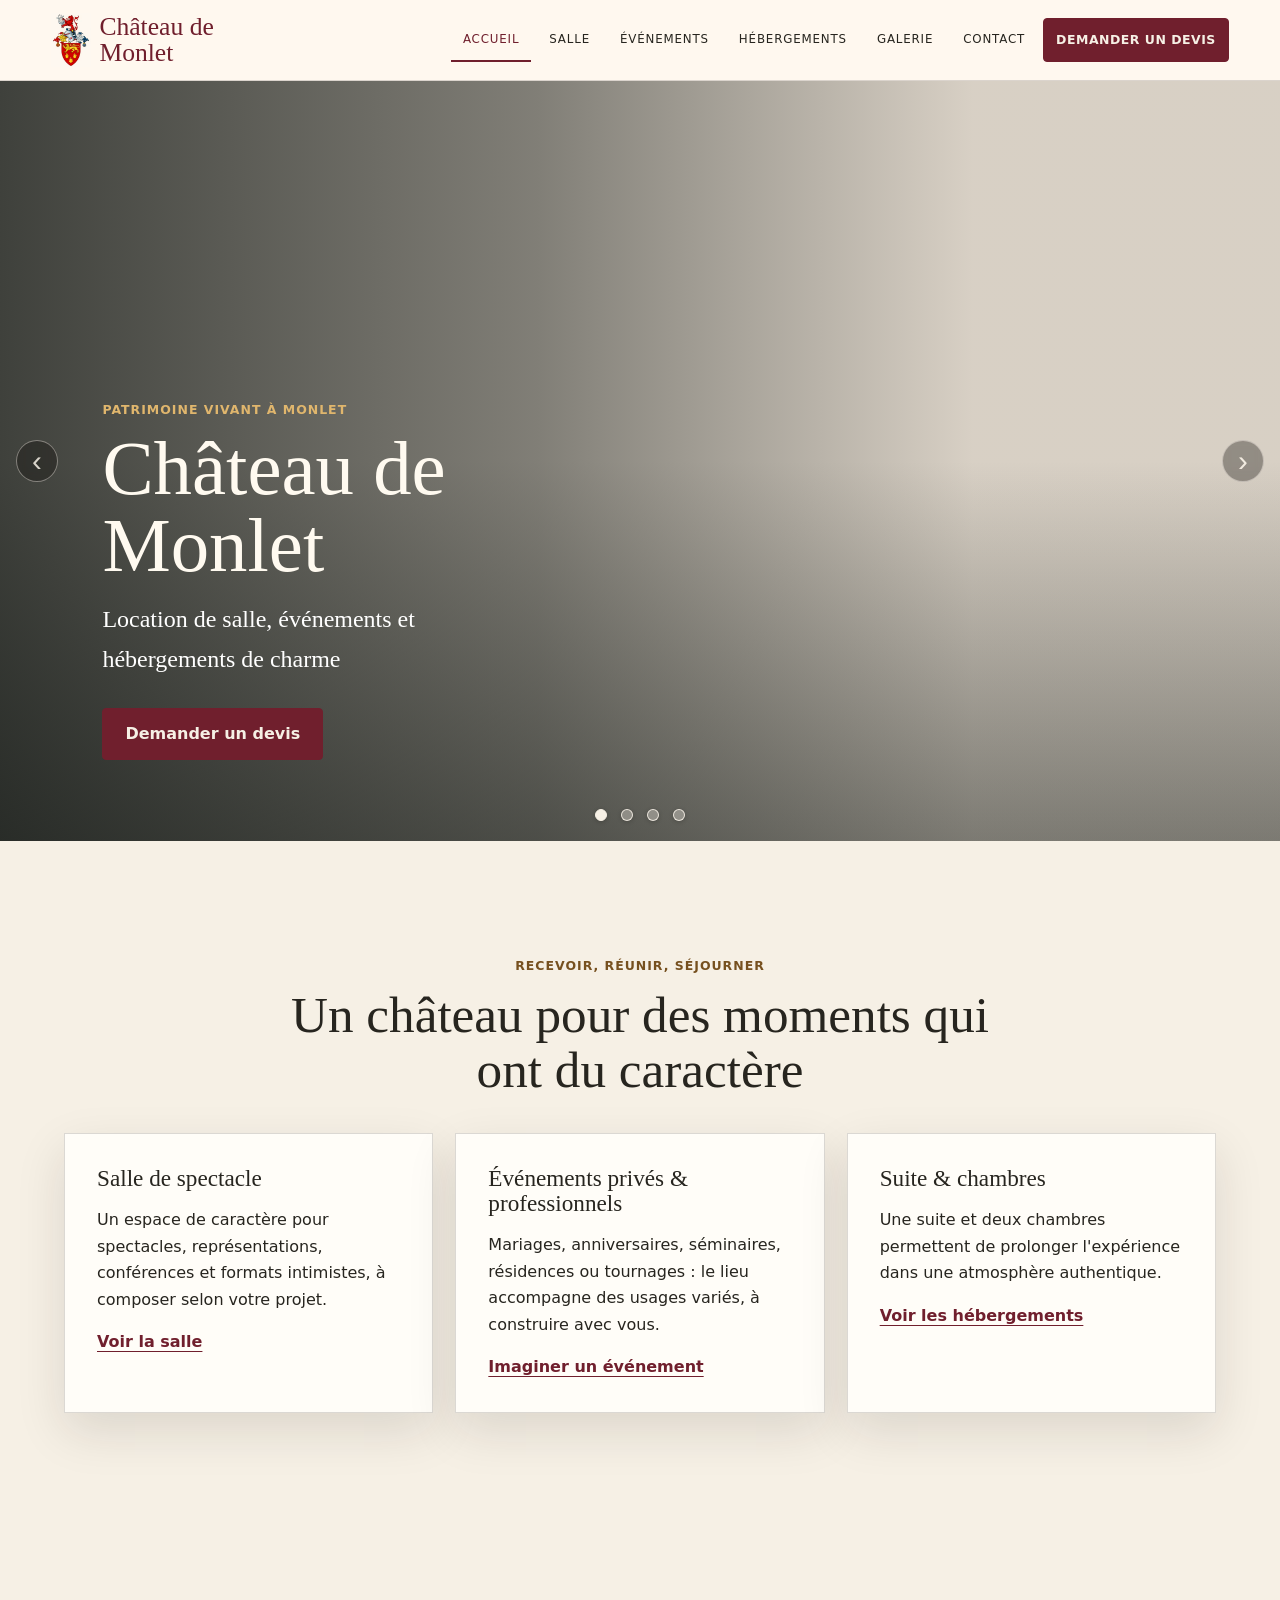
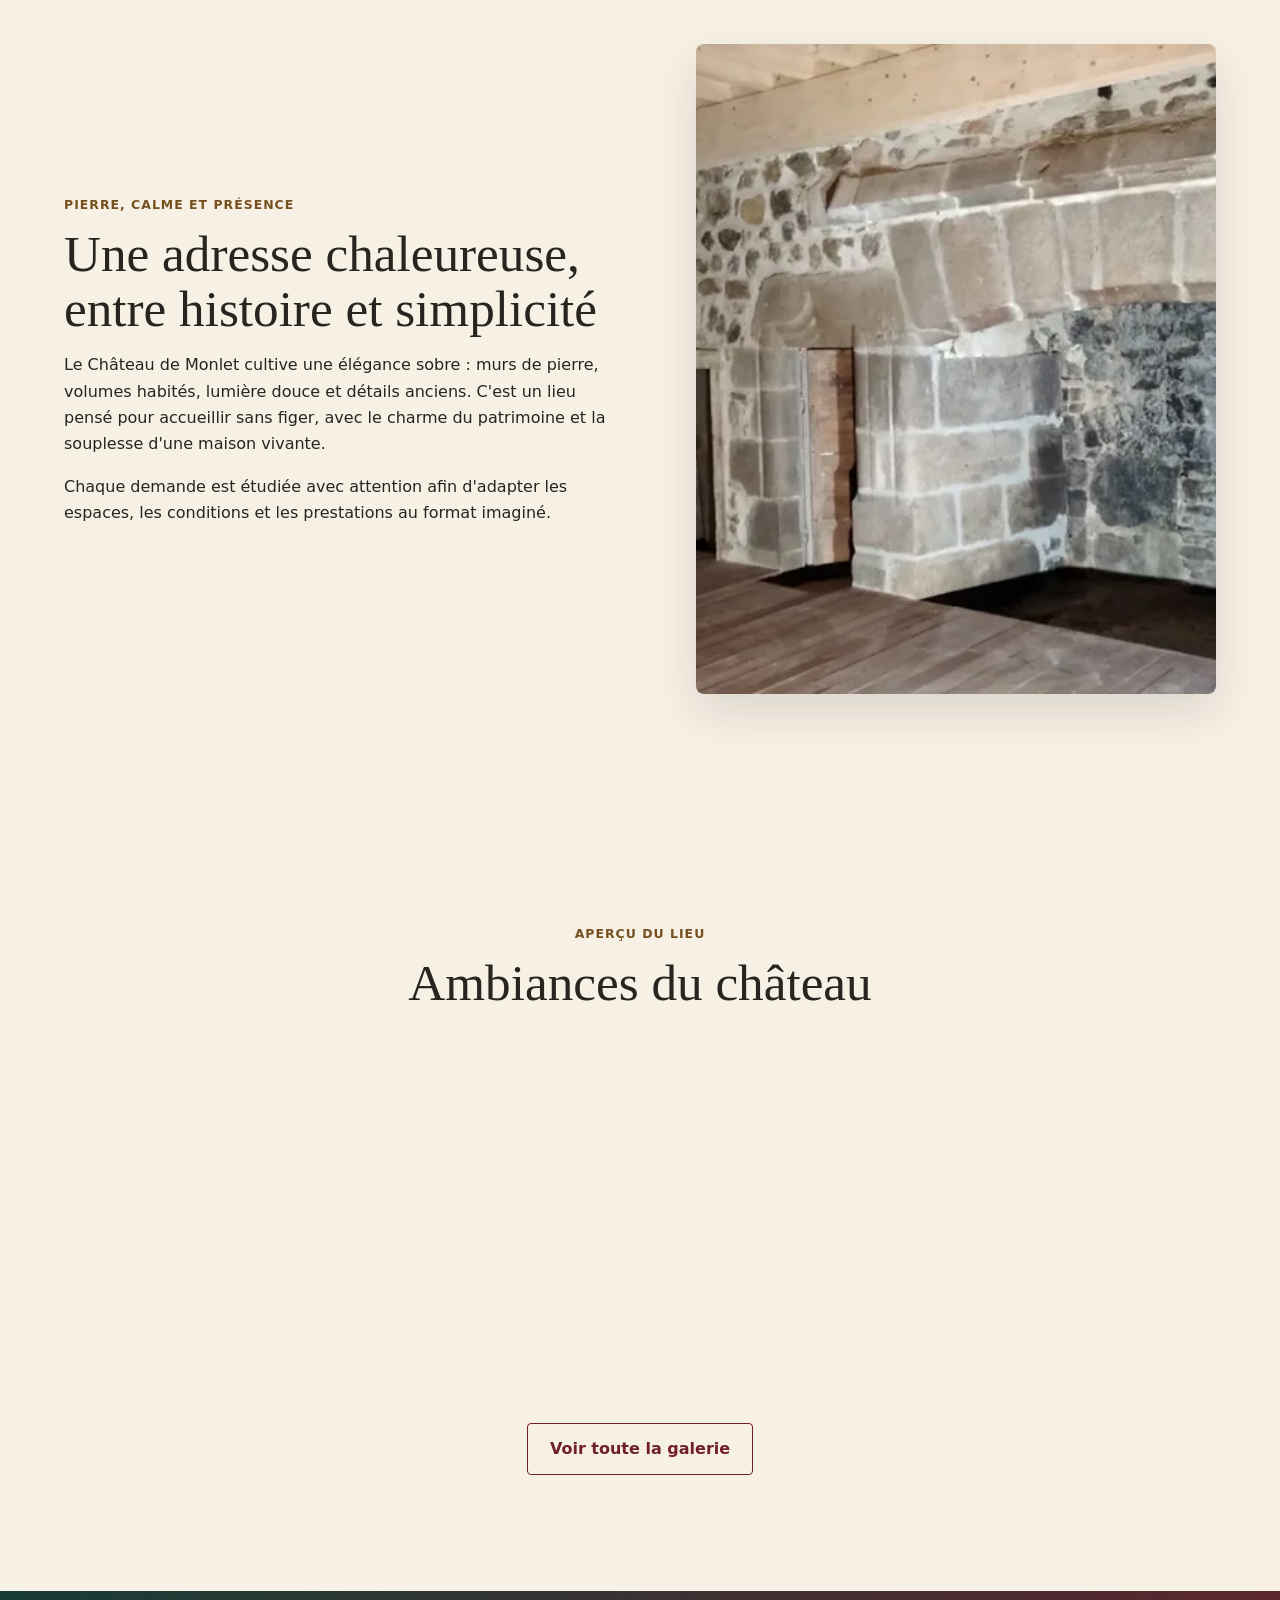
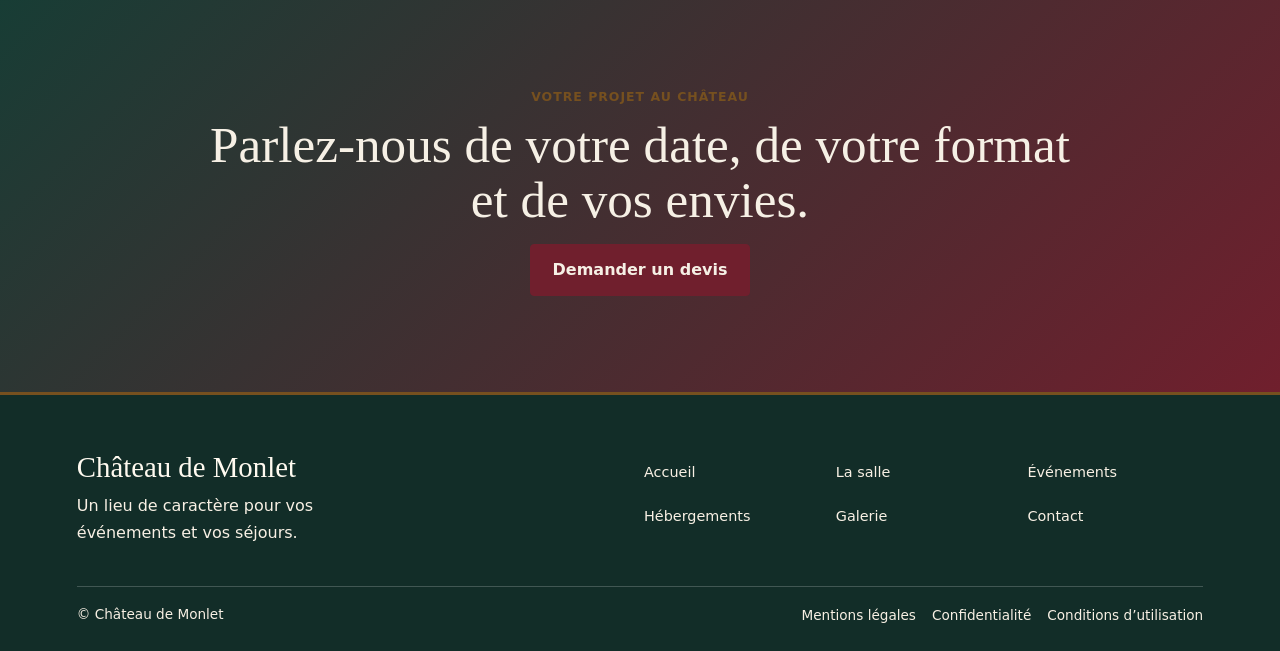
==== commit 8c0f5cd1: "Appliquer les améliorations SEO, navigation et formulaire du Château de Monlet" ====
--- a/index.html
+++ b/index.html
@@ -68,17 +68,17 @@
           <div class="hero-slide is-active">
             <picture>
               <source type="image/webp" srcset="assets/images/1000008930-480.webp 480w, assets/images/1000008930-768.webp 768w, assets/images/1000008930-1200.webp 1200w, assets/images/1000008930-1600.webp 1600w, assets/images/1000008930.webp 2048w" sizes="100vw">
-              <img class="hero-slide-focus-45" src="assets/images/1000008930.jpg" srcset="assets/images/1000008930-480.jpg 480w, assets/images/1000008930-768.jpg 768w, assets/images/1000008930-1200.jpg 1200w, assets/images/1000008930-1600.jpg 1600w, assets/images/1000008930.jpg 2048w" sizes="100vw" alt="Salle de caractère du Château de Monlet" width="2048" height="1536" loading="eager" fetchpriority="high" decoding="async">
+              <img class="hero-slide-focus-45" src="assets/images/1000008930.jpg" srcset="assets/images/1000008930-480.jpg 480w, assets/images/1000008930-768.jpg 768w, assets/images/1000008930-1200.jpg 1200w, assets/images/1000008930-1600.jpg 1600w, assets/images/1000008930.jpg 2048w" sizes="100vw" alt="Salle de caractère du Château de Monlet" loading="eager" fetchpriority="high" decoding="async" width="2048" height="1536">
             </picture>
           </div>
           <div class="hero-slide">
             <picture>
               <source type="image/webp" srcset="assets/images/1000022111-480.webp 480w, assets/images/1000022111-768.webp 768w, assets/images/1000022111-1200.webp 1200w, assets/images/1000022111.webp 1600w" sizes="100vw">
-              <img class="hero-slide-focus-fireplace" src="assets/images/1000022111.jpg" srcset="assets/images/1000022111-480.jpg 480w, assets/images/1000022111-768.jpg 768w, assets/images/1000022111-1200.jpg 1200w, assets/images/1000022111.jpg 1600w" sizes="100vw" alt="Salle intérieure avec cheminée du Château de Monlet" width="1600" height="900" loading="lazy" decoding="async">
+              <img class="hero-slide-focus-fireplace" src="assets/images/1000022111.jpg" srcset="assets/images/1000022111-480.jpg 480w, assets/images/1000022111-768.jpg 768w, assets/images/1000022111-1200.jpg 1200w, assets/images/1000022111.jpg 1600w" sizes="100vw" alt="Salle intérieure avec cheminée du Château de Monlet" loading="lazy" decoding="async" width="1600" height="900">
             </picture>
           </div>
-          <div class="hero-slide"><picture><img src="assets/images/monlet/chambre-rouge-1200.webp" srcset="assets/images/monlet/chambre-rouge-480.webp 480w, assets/images/monlet/chambre-rouge-768.webp 768w, assets/images/monlet/chambre-rouge-1200.webp 1200w" sizes="100vw" alt="Chambre au lit à baldaquin rouge" width="2048" height="1536" loading="lazy" decoding="async"></picture></div>
-          <div class="hero-slide"><picture><img src="assets/images/monlet/salle-cheminee-1200.webp" srcset="assets/images/monlet/salle-cheminee-480.webp 480w, assets/images/monlet/salle-cheminee-768.webp 768w, assets/images/monlet/salle-cheminee-1200.webp 1200w" sizes="100vw" alt="Grande cheminée et fauteuils dans la salle du château" width="2048" height="1536" loading="lazy" decoding="async"></picture></div>
+          <div class="hero-slide"><picture><img src="assets/images/monlet/chambre-rouge-1200.webp" srcset="assets/images/monlet/chambre-rouge-480.webp 480w, assets/images/monlet/chambre-rouge-768.webp 768w, assets/images/monlet/chambre-rouge-1200.webp 1200w" sizes="100vw" alt="Chambre au lit à baldaquin rouge" loading="lazy" decoding="async" width="1200" height="900"></picture></div>
+          <div class="hero-slide"><picture><img src="assets/images/monlet/salle-cheminee-1200.webp" srcset="assets/images/monlet/salle-cheminee-480.webp 480w, assets/images/monlet/salle-cheminee-768.webp 768w, assets/images/monlet/salle-cheminee-1200.webp 1200w" sizes="100vw" alt="Grande cheminée et fauteuils dans la salle du château" loading="lazy" decoding="async" width="1200" height="900"></picture></div>
         </div>
         <div class="hero-introduction">
           <p class="eyebrow">Patrimoine vivant à Monlet</p>
@@ -86,7 +86,6 @@
           <p>Location de salle, événements et hébergements de charme</p>
           <div class="hero-actions">
             <a class="btn btn-primary" href="contact.html">Demander un devis</a>
-            <a class="btn btn-light" href="hebergements.html">Découvrir les hébergements</a>
           </div>
         </div>
         <button class="hero-carousel-btn hero-carousel-prev" type="button" aria-label="Afficher la photo précédente">&#8249;</button>
@@ -128,7 +127,7 @@
       </div>
       <picture>
         <source type="image/webp" srcset="assets/images/1000022111-480.webp 480w, assets/images/1000022111-768.webp 768w, assets/images/1000022111-1200.webp 1200w, assets/images/1000022111.webp 1600w" sizes="(max-width: 560px) calc(100vw - 40px), (max-width: 920px) calc((100vw - 54px) / 2), 520px">
-        <img src="assets/images/1000022111.jpg" srcset="assets/images/1000022111-480.jpg 480w, assets/images/1000022111-768.jpg 768w, assets/images/1000022111-1200.jpg 1200w, assets/images/1000022111.jpg 1600w" sizes="(max-width: 560px) calc(100vw - 40px), (max-width: 920px) calc((100vw - 54px) / 2), 520px" alt="Mur de pierre et grande cheminée du Château de Monlet" width="1600" height="900" loading="lazy" decoding="async">
+        <img src="assets/images/1000022111.jpg" srcset="assets/images/1000022111-480.jpg 480w, assets/images/1000022111-768.jpg 768w, assets/images/1000022111-1200.jpg 1200w, assets/images/1000022111.jpg 1600w" sizes="(max-width: 560px) calc(100vw - 40px), (max-width: 920px) calc((100vw - 54px) / 2), 520px" alt="Mur de pierre et grande cheminée du Château de Monlet" loading="lazy" decoding="async" width="1600" height="900">
       </picture>
     </section>
 
@@ -140,19 +139,19 @@
       <div class="gallery-preview">
         <picture>
           <source type="image/webp" srcset="assets/images/1000008927-480.webp 480w, assets/images/1000008927-768.webp 768w, assets/images/1000008927-1200.webp 1200w, assets/images/1000008927.webp 1536w" sizes="(max-width: 560px) calc(100vw - 40px), (max-width: 920px) calc((100vw - 54px) / 2), 520px">
-          <img src="assets/images/1000008927.jpg" srcset="assets/images/1000008927-480.jpg 480w, assets/images/1000008927-768.jpg 768w, assets/images/1000008927-1200.jpg 1200w, assets/images/1000008927.jpg 1536w" sizes="(max-width: 560px) calc(100vw - 40px), (max-width: 920px) calc((100vw - 54px) / 2), 520px" alt="Détail intérieur du Château de Monlet" width="1536" height="2048" loading="lazy" decoding="async">
+          <img src="assets/images/1000008927.jpg" srcset="assets/images/1000008927-480.jpg 480w, assets/images/1000008927-768.jpg 768w, assets/images/1000008927-1200.jpg 1200w, assets/images/1000008927.jpg 1536w" sizes="(max-width: 560px) calc(100vw - 40px), (max-width: 920px) calc((100vw - 54px) / 2), 520px" alt="Détail intérieur du Château de Monlet" loading="lazy" decoding="async" width="1536" height="2048">
         </picture>
         <picture>
           <source type="image/webp" srcset="assets/images/1000017905-480.webp 480w, assets/images/1000017905-768.webp 768w, assets/images/1000017905.webp 1200w" sizes="(max-width: 560px) calc(100vw - 40px), (max-width: 920px) calc((100vw - 54px) / 2), 520px">
-          <img src="assets/images/1000017905.jpg" srcset="assets/images/1000017905-480.jpg 480w, assets/images/1000017905-768.jpg 768w, assets/images/1000017905.jpg 1200w" sizes="(max-width: 560px) calc(100vw - 40px), (max-width: 920px) calc((100vw - 54px) / 2), 520px" alt="Espace de charme au Château de Monlet" width="1200" height="1600" loading="lazy" decoding="async">
+          <img src="assets/images/1000017905.jpg" srcset="assets/images/1000017905-480.jpg 480w, assets/images/1000017905-768.jpg 768w, assets/images/1000017905.jpg 1200w" sizes="(max-width: 560px) calc(100vw - 40px), (max-width: 920px) calc((100vw - 54px) / 2), 520px" alt="Espace de charme au Château de Monlet" loading="lazy" decoding="async" width="1200" height="1600">
         </picture>
         <picture>
           <source type="image/webp" srcset="assets/images/1000017908-480.webp 480w, assets/images/1000017908-768.webp 768w, assets/images/1000017908.webp 1200w" sizes="(max-width: 560px) calc(100vw - 40px), (max-width: 920px) calc((100vw - 54px) / 2), 520px">
-          <img src="assets/images/1000017908.jpg" srcset="assets/images/1000017908-480.jpg 480w, assets/images/1000017908-768.jpg 768w, assets/images/1000017908.jpg 1200w" sizes="(max-width: 560px) calc(100vw - 40px), (max-width: 920px) calc((100vw - 54px) / 2), 520px" alt="Ambiance patrimoniale du Château de Monlet" width="1200" height="1600" loading="lazy" decoding="async">
+          <img src="assets/images/1000017908.jpg" srcset="assets/images/1000017908-480.jpg 480w, assets/images/1000017908-768.jpg 768w, assets/images/1000017908.jpg 1200w" sizes="(max-width: 560px) calc(100vw - 40px), (max-width: 920px) calc((100vw - 54px) / 2), 520px" alt="Ambiance patrimoniale du Château de Monlet" loading="lazy" decoding="async" width="1200" height="1600">
         </picture>
         <picture>
           <source type="image/webp" srcset="assets/images/1000042227-480.webp 480w, assets/images/1000042227-768.webp 768w, assets/images/1000042227-1200.webp 1200w, assets/images/1000042227.webp 1536w" sizes="(max-width: 560px) calc(100vw - 40px), (max-width: 920px) calc((100vw - 54px) / 2), 520px">
-          <img src="assets/images/1000042227.jpg" srcset="assets/images/1000042227-480.jpg 480w, assets/images/1000042227-768.jpg 768w, assets/images/1000042227-1200.jpg 1200w, assets/images/1000042227.jpg 1536w" sizes="(max-width: 560px) calc(100vw - 40px), (max-width: 920px) calc((100vw - 54px) / 2), 520px" alt="Vue intérieure du Château de Monlet" width="1536" height="2048" loading="lazy" decoding="async">
+          <img src="assets/images/1000042227.jpg" srcset="assets/images/1000042227-480.jpg 480w, assets/images/1000042227-768.jpg 768w, assets/images/1000042227-1200.jpg 1200w, assets/images/1000042227.jpg 1536w" sizes="(max-width: 560px) calc(100vw - 40px), (max-width: 920px) calc((100vw - 54px) / 2), 520px" alt="Vue intérieure du Château de Monlet" loading="lazy" decoding="async" width="1536" height="2048">
         </picture>
       </div>
       <div class="center-actions">
@@ -163,14 +162,14 @@
     <section class="cta-band">
       <p class="eyebrow">Votre projet au château</p>
       <h2>Parlez-nous de votre date, de votre format et de vos envies.</h2>
-      <a class="btn btn-primary" href="contact.html">Demander une disponibilité</a>
+      <a class="btn btn-primary" href="contact.html">Demander un devis</a>
     </section>
   </main>
 
   <footer class="site-footer">
     <div class="footer-brand"><strong>Château de Monlet</strong><p>Un lieu de caractère pour vos événements et vos séjours.</p></div>
     <nav aria-label="Navigation pied de page"><a href="index.html">Accueil</a><a href="salle.html">La salle</a><a href="evenements.html">Événements</a><a href="hebergements.html">Hébergements</a><a href="galerie.html">Galerie</a><a href="contact.html">Contact</a></nav>
-    <div class="footer-bottom"><p>© Château de Monlet</p><div><a href="mentions-legales.html">Mentions légales</a><a href="politique-confidentialite.html">Confidentialité</a></div></div>
+    <div class="footer-bottom"><p>© Château de Monlet</p><div><a href="mentions-legales.html">Mentions légales</a><a href="politique-confidentialite.html">Confidentialité</a><a href="conditions-utilisation.html">Conditions d’utilisation</a></div></div>
   </footer>
   <a class="mobile-sticky-cta" href="contact.html">Demander un devis</a>
   <script src="assets/js/main.js"></script>
--- a/assets/css/styles.css
+++ b/assets/css/styles.css
@@ -753,7 +753,7 @@
 select,
 textarea {
   width: 100%;
-  border: 1px solid rgba(36, 28, 23, .24);
+  border: 1px solid #8A8176;
   border-radius: 4px;
   padding: 12px 13px;
   color: var(--ink);
@@ -914,7 +914,7 @@
 }
 
 @media (max-width: 768px) {
-  body:not(.js-enabled) { padding-bottom: calc(84px + env(safe-area-inset-bottom)); }
+  body:not(.js-enabled):has(.mobile-sticky-cta) { padding-bottom: calc(84px + env(safe-area-inset-bottom)); }
   .mobile-sticky-cta {
     position: fixed;
     left: 16px;
